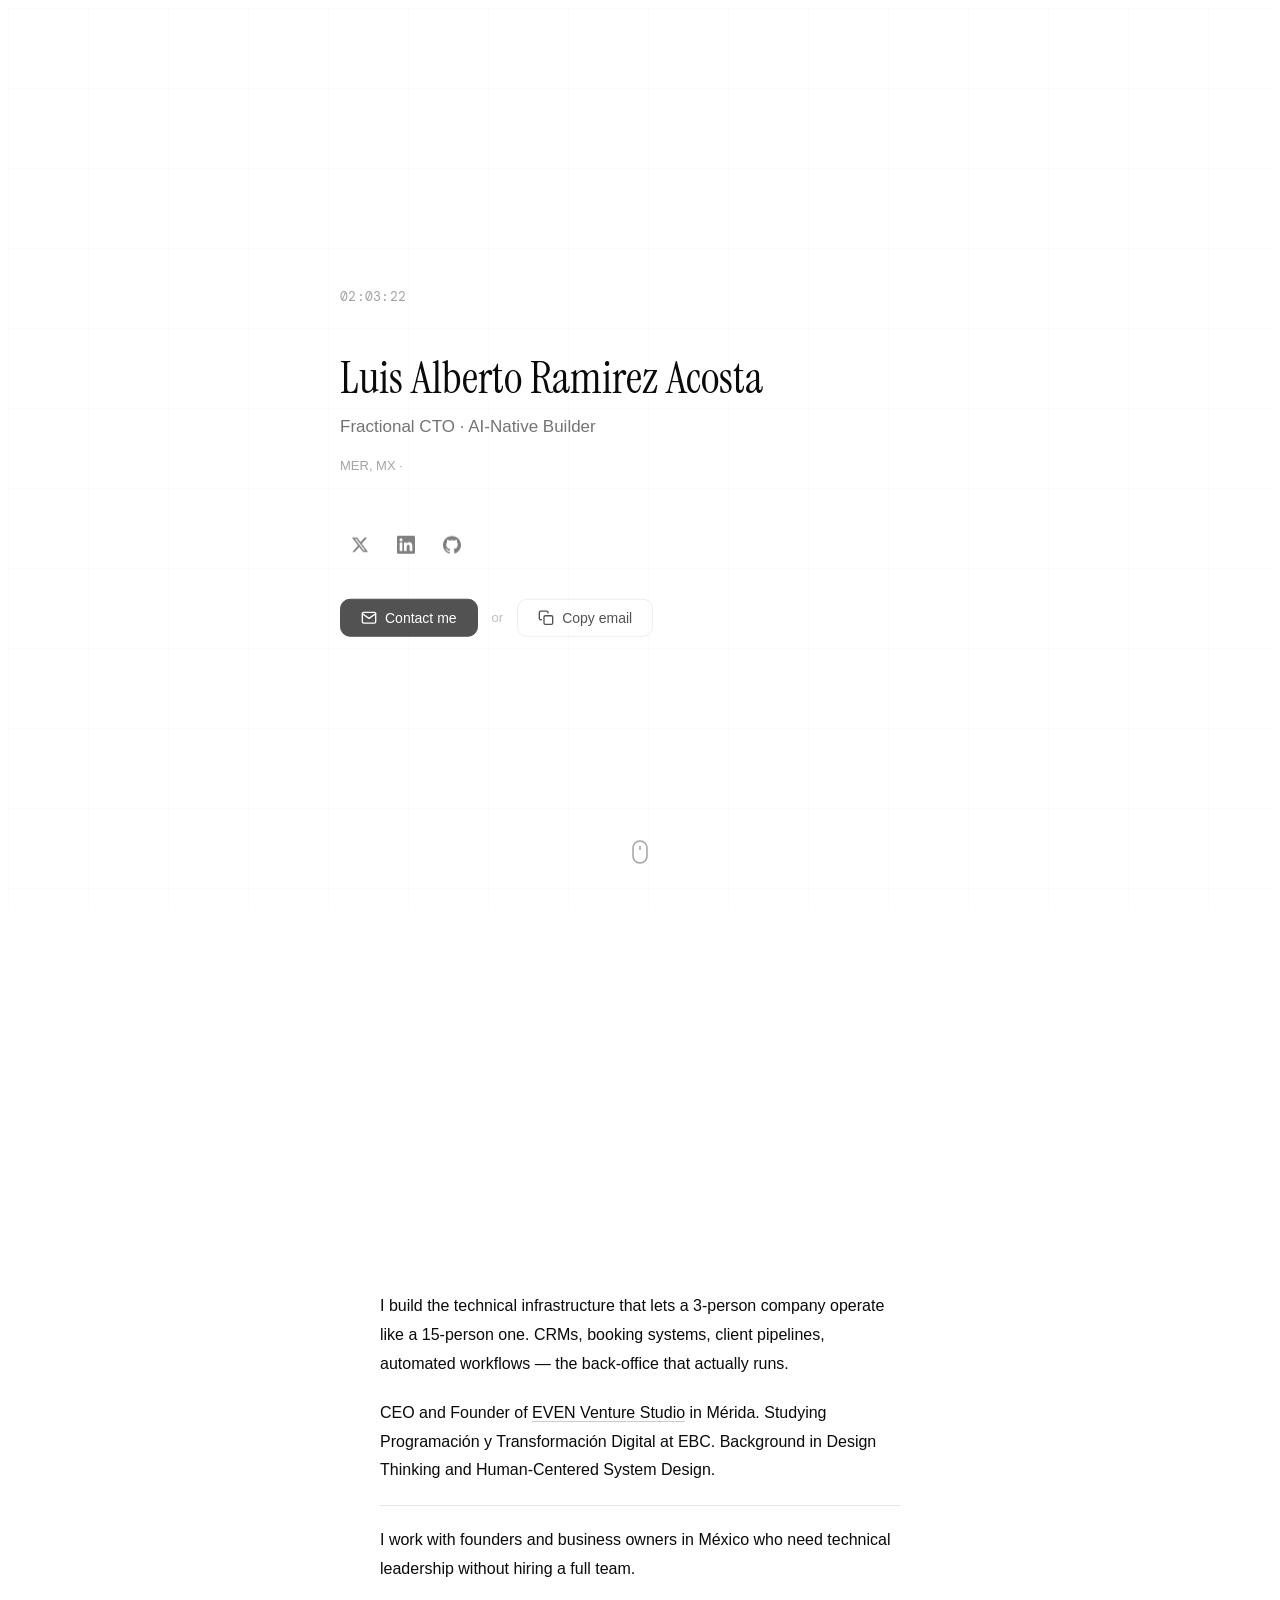
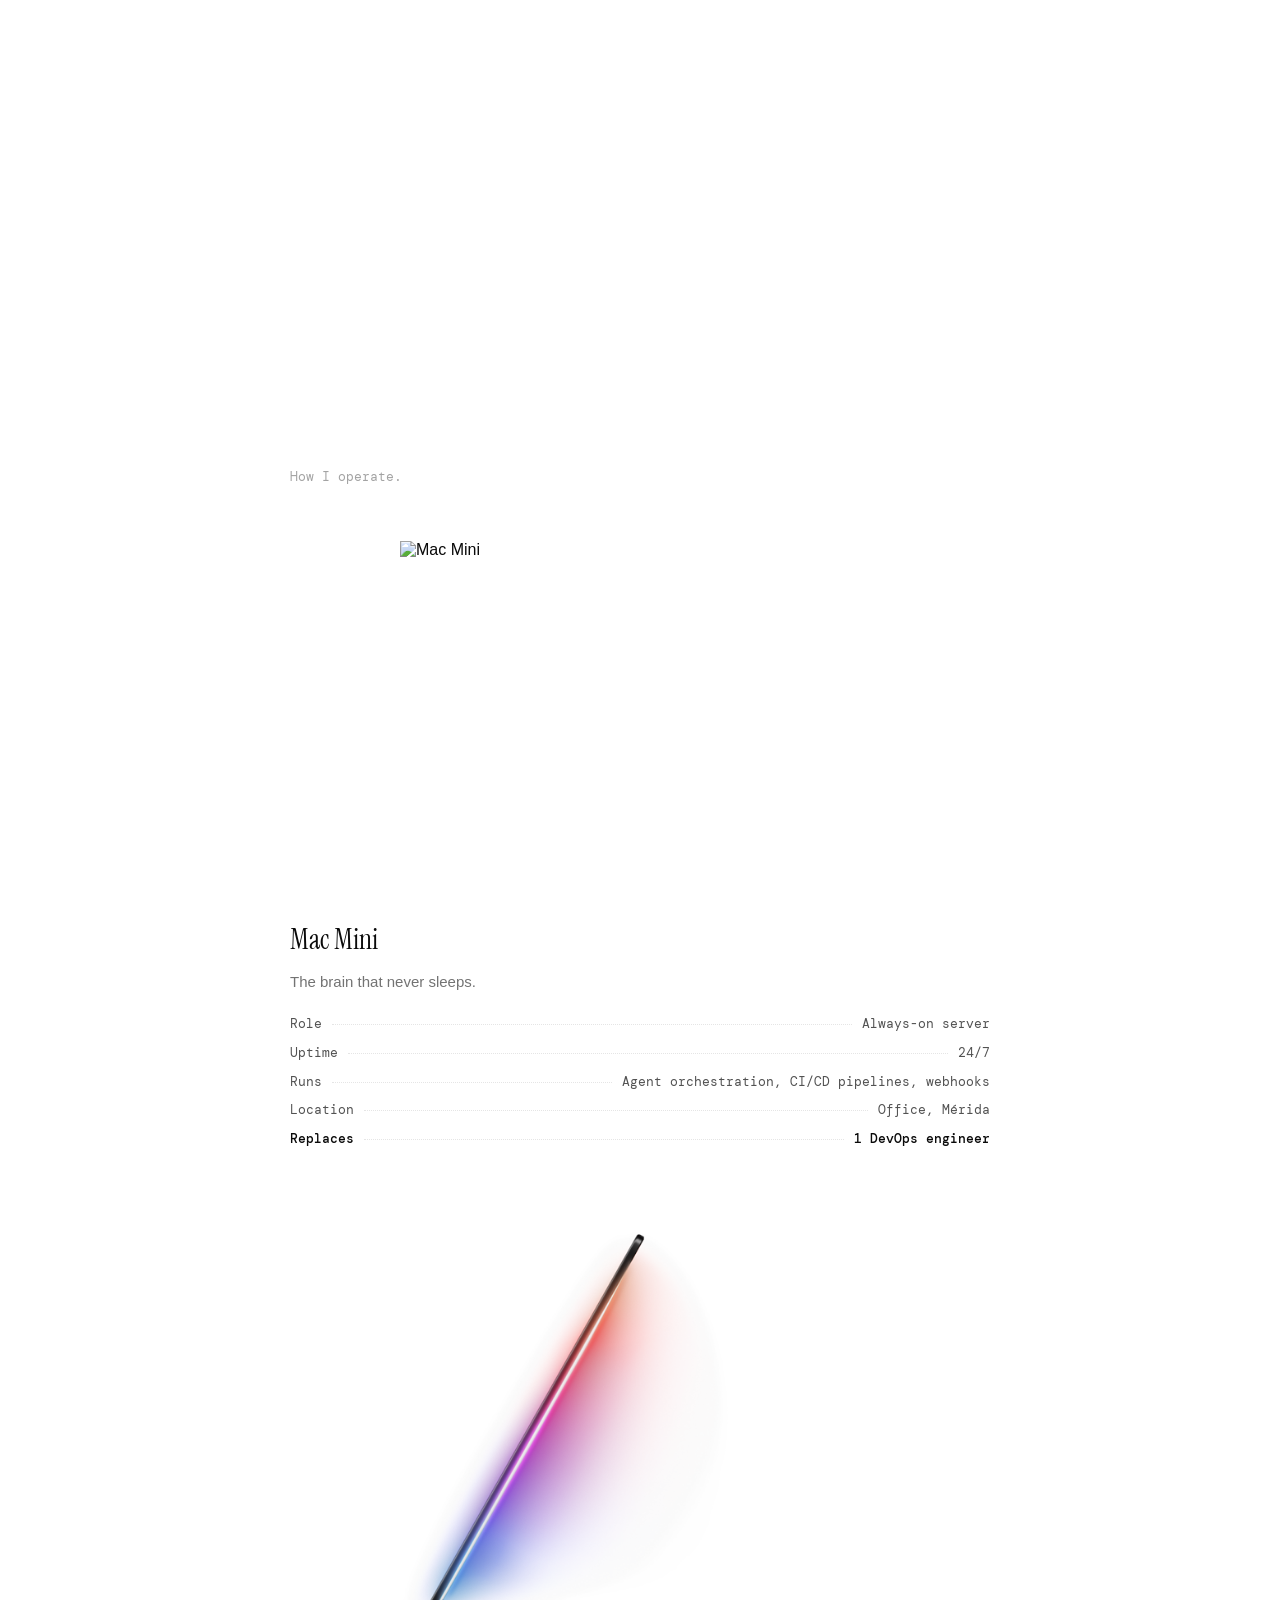
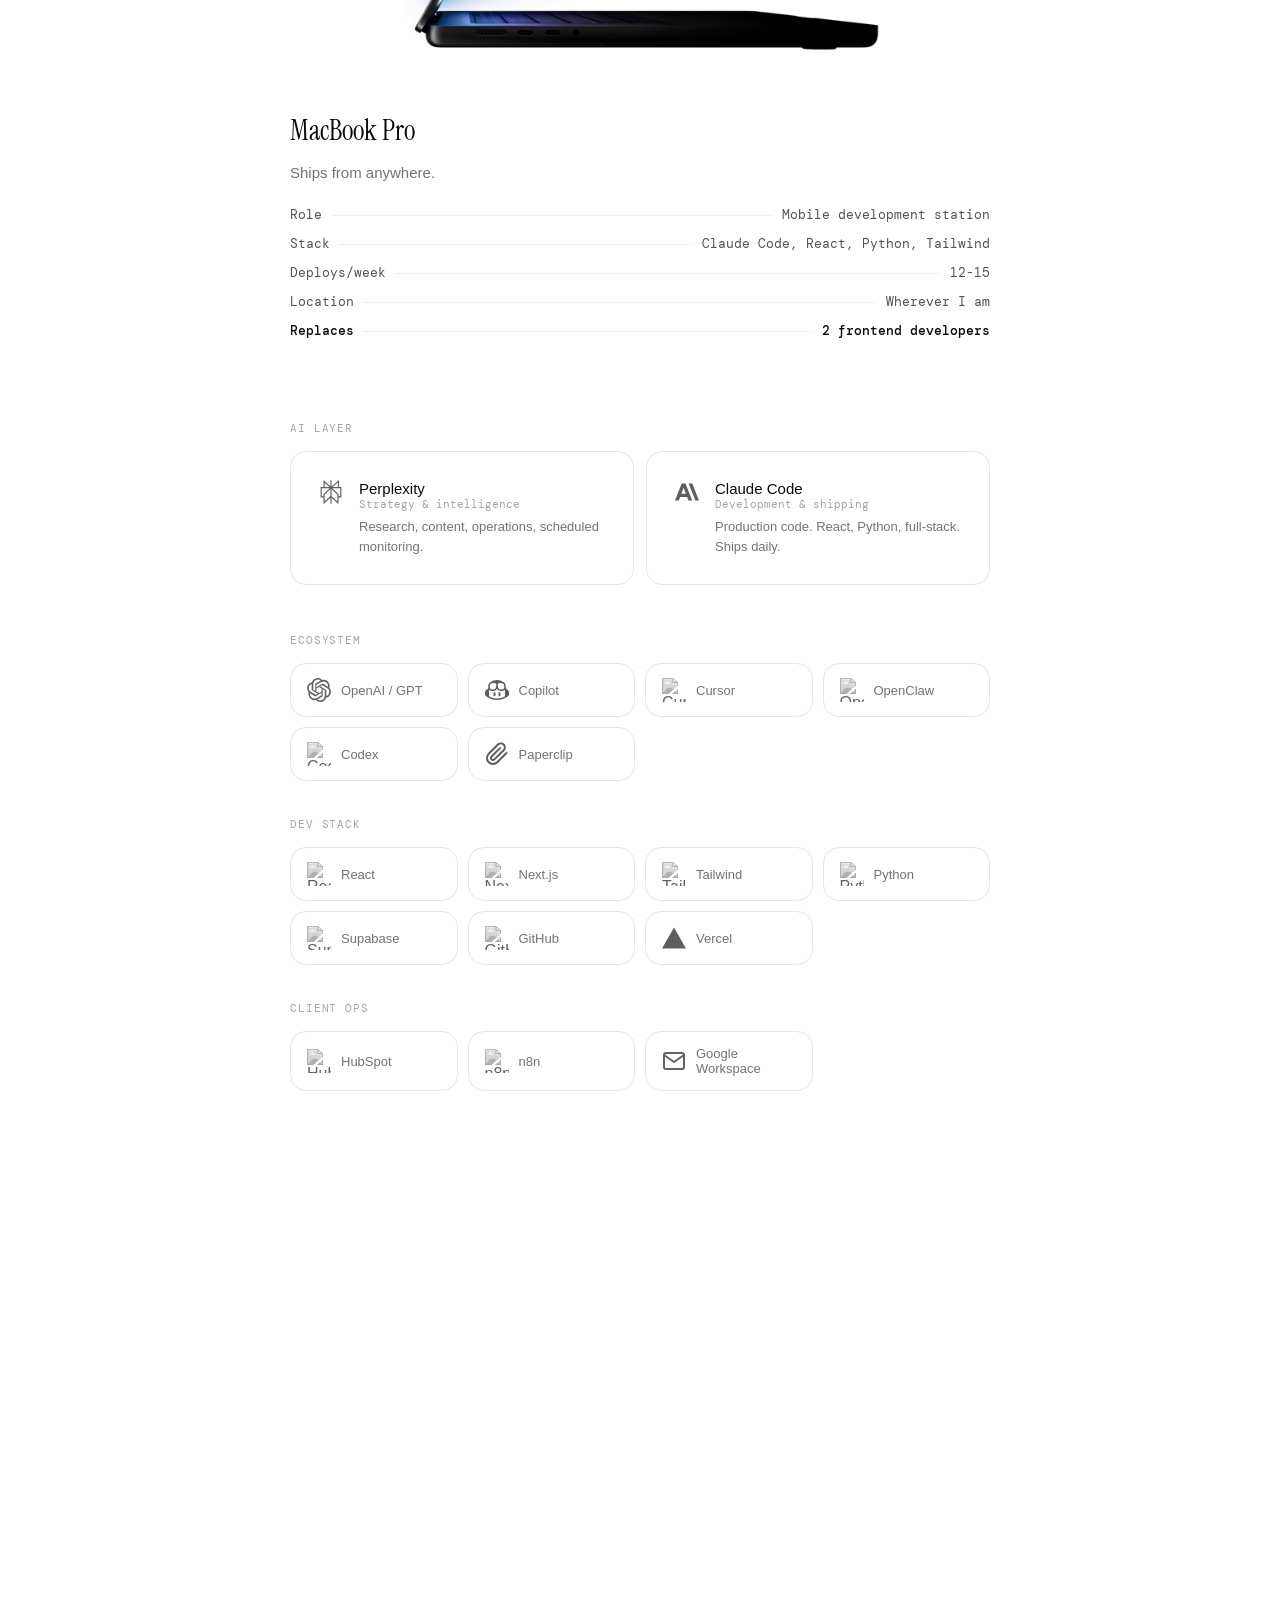
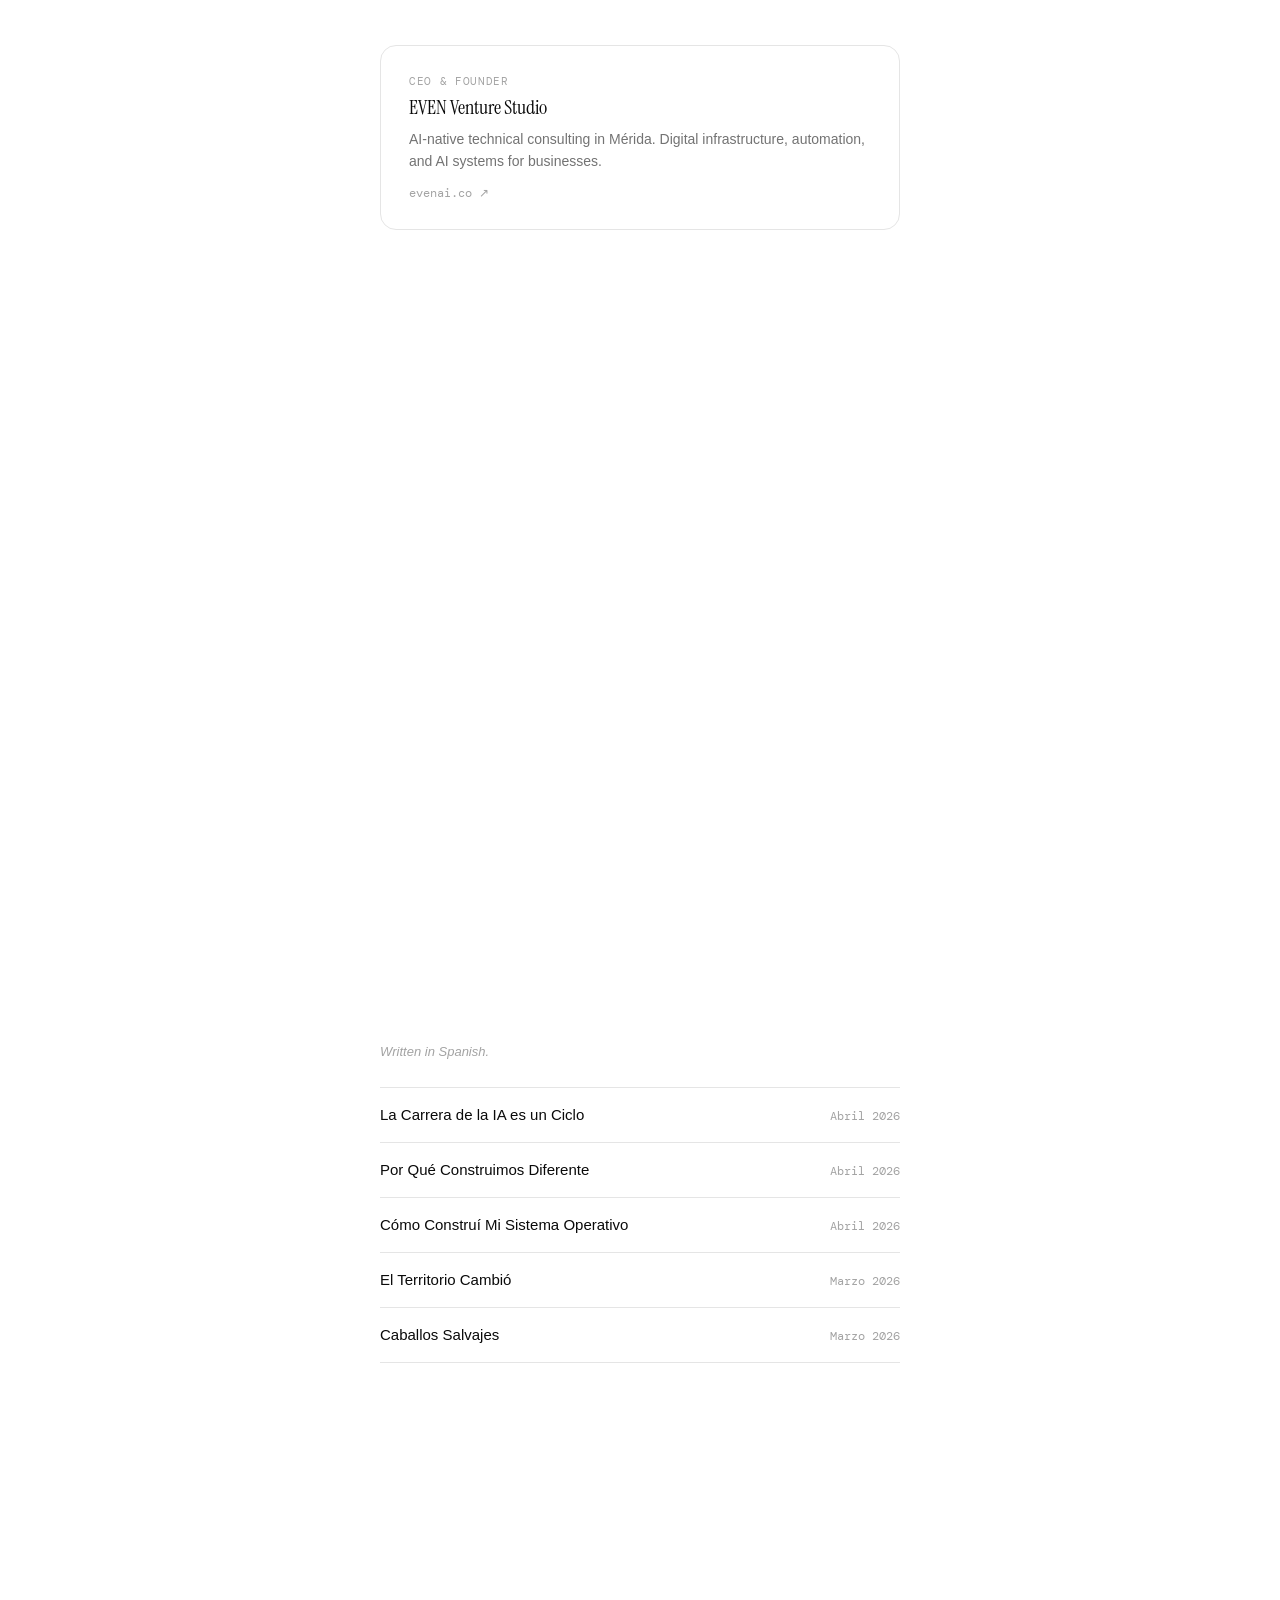
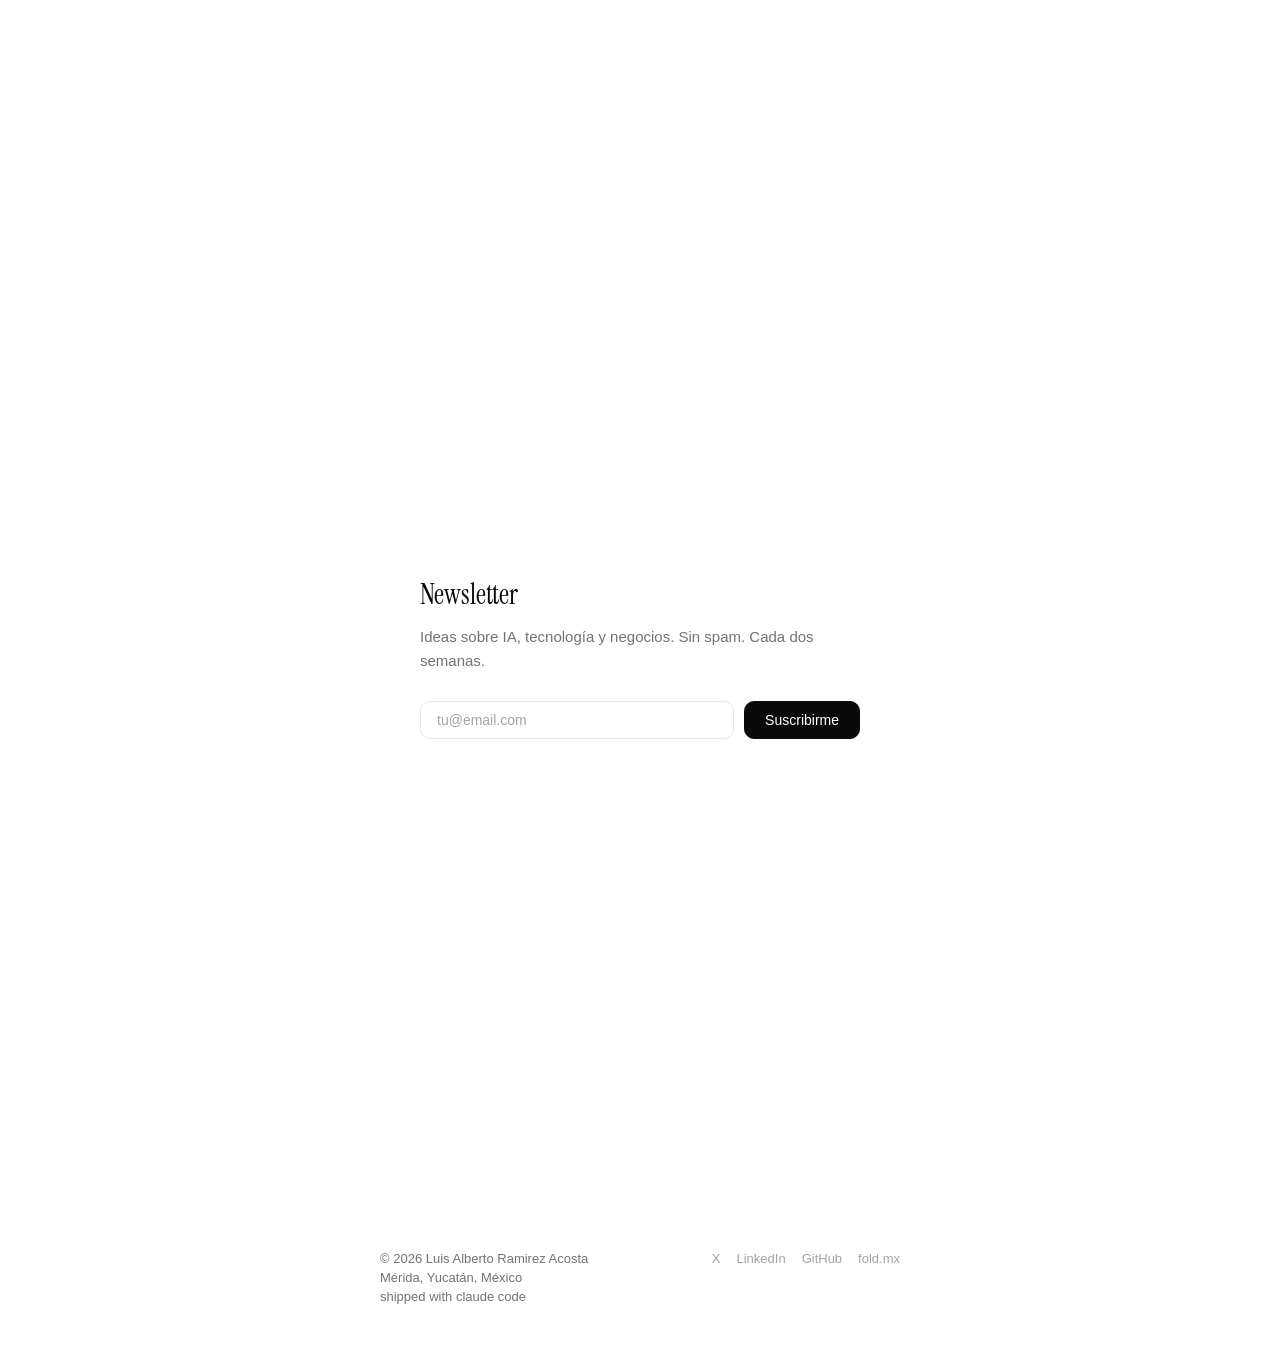
==== index.html @ 6b961547 "full-screen scroll redesign — 100vh sections, zero dividers, varied widths Each section fills the vi" ====
<!DOCTYPE html>
<html lang="es" data-theme="light">
<head>
  <meta charset="UTF-8">
  <meta name="viewport" content="width=device-width, initial-scale=1.0">
  <title>Luis Alberto Ramirez Acosta — Fractional CTO</title>
  <meta name="description" content="Fractional CTO y AI-native builder en Mérida, México. Fundador de EVEN Venture Studio.">
  <meta property="og:title" content="Luis Alberto Ramirez Acosta">
  <meta property="og:description" content="Fractional CTO. AI-native builder. Mérida, México.">
  <meta property="og:url" content="https://luisracosta.com">
  <meta property="og:type" content="website">

  <!-- Fonts -->
  <link rel="preconnect" href="https://fonts.googleapis.com">
  <link rel="preconnect" href="https://fonts.gstatic.com" crossorigin>
  <link href="https://fonts.googleapis.com/css2?family=DM+Mono:ital,wght@0,300;0,400;0,500;1,300;1,400&family=Instrument+Serif:ital@0;1&display=swap" rel="stylesheet">
  <link href="https://api.fontshare.com/v2/css?f[]=satoshi@300,400,500,700&display=swap" rel="stylesheet">

  <link rel="icon" href="./vitruvian.svg" type="image/svg+xml">
  <link rel="stylesheet" href="base.css">
  <link rel="stylesheet" href="style.css">

  <script type="application/ld+json">
  {
    "@context": "https://schema.org",
    "@type": "Person",
    "name": "Luis Alberto Ramirez Acosta",
    "url": "https://luisracosta.com",
    "jobTitle": "Fractional CTO",
    "worksFor": {"@type": "Organization", "name": "EVEN Venture Studio", "url": "https://evenai.co"},
    "address": {"@type": "PostalAddress", "addressLocality": "Mérida", "addressCountry": "MX"},
    "email": "contacto@luisracosta.com",
    "sameAs": ["https://x.com/luisracosta","https://linkedin.com/in/luisracosta","https://github.com/even-admin","https://fold.mx"]
  }
  </script>
</head>
<body>

  <!-- Preloader -->
  <div id="preloader" aria-hidden="true"><span class="preloader-mark">L</span></div>

  <!-- Sticky Nav (hidden initially) -->
  <nav id="site-nav" class="site-nav" aria-label="Main navigation">
    <div class="nav-inner">
      <span class="nav-name">Luis Ramirez</span>
      <div class="nav-links">
        <a href="#about" class="nav-link" data-section="about">About</a>
        <a href="#setup" class="nav-link" data-section="setup">Setup</a>
        <a href="#work" class="nav-link" data-section="work">Work</a>
        <a href="#writing" class="nav-link" data-section="writing">Writing</a>
        <a href="#newsletter" class="nav-link" data-section="newsletter">Newsletter</a>
      </div>
      <button id="theme-toggle" class="theme-toggle" aria-label="Toggle dark mode">
        <svg class="icon-sun" width="18" height="18" viewBox="0 0 24 24" fill="none" stroke="currentColor" stroke-width="2" stroke-linecap="round" stroke-linejoin="round"><circle cx="12" cy="12" r="5"/><path d="M12 1v2M12 21v2M4.22 4.22l1.42 1.42M18.36 18.36l1.42 1.42M1 12h2M21 12h2M4.22 19.78l1.42-1.42M18.36 5.64l1.42-1.42"/></svg>
        <svg class="icon-moon" width="18" height="18" viewBox="0 0 24 24" fill="none" stroke="currentColor" stroke-width="2" stroke-linecap="round" stroke-linejoin="round"><path d="M21 12.79A9 9 0 1 1 11.21 3 7 7 0 0 0 21 12.79z"/></svg>
      </button>
    </div>
  </nav>

  <!-- Scroll Progress -->
  <div class="scroll-progress" aria-hidden="true"><div class="scroll-progress-fill" id="scroll-fill"></div></div>

  <main>

    <!-- ===== HERO ===== -->
    <header id="hero" class="hero">
      <div class="hero-grid"></div>
      <div class="col-hero">
        <div id="clock" class="clock hero-anim" aria-live="polite"></div>
        <h1 class="name hero-anim">Luis Alberto Ramirez Acosta</h1>
        <p class="tagline hero-anim">Fractional CTO · AI-Native Builder</p>
        <p class="location hero-anim">MER, MX · <span id="coordinates" class="mono"></span></p>
        <div class="social-bar hero-anim">
          <a href="https://x.com/luisracosta" target="_blank" rel="noopener noreferrer" class="social-icon" aria-label="X">
            <svg width="18" height="18" viewBox="0 0 24 24" fill="currentColor"><path d="M18.244 2.25h3.308l-7.227 8.26 8.502 11.24H16.17l-5.214-6.817L4.99 21.75H1.68l7.73-8.835L1.254 2.25H8.08l4.713 6.231zm-1.161 17.52h1.833L7.084 4.126H5.117z"/></svg>
          </a>
          <a href="https://linkedin.com/in/luisracosta" target="_blank" rel="noopener noreferrer" class="social-icon" aria-label="LinkedIn">
            <svg width="18" height="18" viewBox="0 0 24 24" fill="currentColor"><path d="M20.447 20.452h-3.554v-5.569c0-1.328-.027-3.037-1.852-3.037-1.853 0-2.136 1.445-2.136 2.939v5.667H9.351V9h3.414v1.561h.046c.477-.9 1.637-1.85 3.37-1.85 3.601 0 4.267 2.37 4.267 5.455v6.286zM5.337 7.433a2.062 2.062 0 01-2.063-2.065 2.064 2.064 0 112.063 2.065zm1.782 13.019H3.555V9h3.564v11.452zM22.225 0H1.771C.792 0 0 .774 0 1.729v20.542C0 23.227.792 24 1.771 24h20.451C23.2 24 24 23.227 24 22.271V1.729C24 .774 23.2 0 22.222 0h.003z"/></svg>
          </a>
          <a href="https://github.com/even-admin" target="_blank" rel="noopener noreferrer" class="social-icon" aria-label="GitHub">
            <svg width="18" height="18" viewBox="0 0 24 24" fill="currentColor"><path d="M12 .297c-6.63 0-12 5.373-12 12 0 5.303 3.438 9.8 8.205 11.385.6.113.82-.258.82-.577 0-.285-.01-1.04-.015-2.04-3.338.724-4.042-1.61-4.042-1.61C4.422 18.07 3.633 17.7 3.633 17.7c-1.087-.744.084-.729.084-.729 1.205.084 1.838 1.236 1.838 1.236 1.07 1.835 2.809 1.305 3.495.998.108-.776.417-1.305.76-1.605-2.665-.3-5.466-1.332-5.466-5.93 0-1.31.465-2.38 1.235-3.22-.135-.303-.54-1.523.105-3.176 0 0 1.005-.322 3.3 1.23.96-.267 1.98-.399 3-.405 1.02.006 2.04.138 3 .405 2.28-1.552 3.285-1.23 3.285-1.23.645 1.653.24 2.873.12 3.176.765.84 1.23 1.91 1.23 3.22 0 4.61-2.805 5.625-5.475 5.92.42.36.81 1.096.81 2.22 0 1.606-.015 2.896-.015 3.286 0 .315.21.69.825.57C20.565 22.092 24 17.592 24 12.297c0-6.627-5.373-12-12-12"/></svg>
          </a>
        </div>
        <div class="action-row hero-anim">
          <a href="mailto:contacto@luisracosta.com" class="btn btn-primary">
            <svg width="16" height="16" viewBox="0 0 24 24" fill="none" stroke="currentColor" stroke-width="2" stroke-linecap="round" stroke-linejoin="round"><path d="M4 4h16c1.1 0 2 .9 2 2v12c0 1.1-.9 2-2 2H4c-1.1 0-2-.9-2-2V6c0-1.1.9-2 2-2z"/><polyline points="22,6 12,13 2,6"/></svg>
            Contact me
          </a>
          <span class="action-divider">or</span>
          <button id="copy-email" class="btn btn-secondary">
            <svg width="16" height="16" viewBox="0 0 24 24" fill="none" stroke="currentColor" stroke-width="2" stroke-linecap="round" stroke-linejoin="round"><rect x="9" y="9" width="13" height="13" rx="2" ry="2"/><path d="M5 15H4a2 2 0 01-2-2V4a2 2 0 012-2h9a2 2 0 012 2v1"/></svg>
            Copy email
          </button>
        </div>
      </div>
      <div class="scroll-indicator" aria-hidden="true">
        <svg width="16" height="24" viewBox="0 0 16 24" fill="none" stroke="currentColor" stroke-width="1.5"><rect x="1" y="1" width="14" height="22" rx="7"/><line x1="8" y1="6" x2="8" y2="10"/></svg>
      </div>
    </header>

    <!-- ===== ABOUT ===== -->
    <section id="about" class="section">
      <span class="section-label">About</span>
      <div class="col-md">
        <div class="about-text">
          <p data-animate>I build the technical infrastructure that lets a 3-person company operate like a 15-person one. CRMs, booking systems, client pipelines, automated workflows — the back-office that actually runs.</p>
          <p data-animate>CEO and Founder of <a href="https://evenai.co" target="_blank" rel="noopener noreferrer">EVEN Venture Studio</a> in Mérida. Studying Programación y Transformación Digital at EBC. Background in Design Thinking and Human-Centered System Design.</p>
          <p class="about-cta" data-animate>I work with founders and business owners in México who need technical leadership without hiring a full team.</p>
        </div>
      </div>
    </section>

    <!-- ===== SETUP ===== -->
    <section id="setup" class="section section-setup">
      <span class="section-label">Setup</span>
      <div class="col-wide">
        <p class="setup-intro" data-animate>How I operate.</p>

        <!-- Mac Mini -->
        <div class="hw-showcase" id="hw-mini">
          <div class="hw-image" data-animate>
            <img src="images/mac-mini.jpg" alt="Mac Mini" width="480" height="320" loading="lazy">
          </div>
          <div class="hw-info">
            <h3 class="hw-name" data-animate>Mac Mini</h3>
            <p class="hw-tagline" data-animate>The brain that never sleeps.</p>
            <div class="hw-specs" data-animate>
              <div class="spec-row"><span class="spec-key">Role</span><span class="spec-dots"></span><span class="spec-val">Always-on server</span></div>
              <div class="spec-row"><span class="spec-key">Uptime</span><span class="spec-dots"></span><span class="spec-val">24/7</span></div>
              <div class="spec-row"><span class="spec-key">Runs</span><span class="spec-dots"></span><span class="spec-val">Agent orchestration, CI/CD pipelines, webhooks</span></div>
              <div class="spec-row"><span class="spec-key">Location</span><span class="spec-dots"></span><span class="spec-val">Office, Mérida</span></div>
              <div class="spec-row spec-highlight"><span class="spec-key">Replaces</span><span class="spec-dots"></span><span class="spec-val">1 DevOps engineer</span></div>
            </div>
          </div>
        </div>

        <!-- MacBook Pro -->
        <div class="hw-showcase" id="hw-mbp">
          <div class="hw-image" data-animate>
            <img src="images/macbook-pro.png" alt="MacBook Pro" width="480" height="340" loading="lazy">
          </div>
          <div class="hw-info">
            <h3 class="hw-name" data-animate>MacBook Pro</h3>
            <p class="hw-tagline" data-animate>Ships from anywhere.</p>
            <div class="hw-specs" data-animate>
              <div class="spec-row"><span class="spec-key">Role</span><span class="spec-dots"></span><span class="spec-val">Mobile development station</span></div>
              <div class="spec-row"><span class="spec-key">Stack</span><span class="spec-dots"></span><span class="spec-val">Claude Code, React, Python, Tailwind</span></div>
              <div class="spec-row"><span class="spec-key">Deploys/week</span><span class="spec-dots"></span><span class="spec-val">12-15</span></div>
              <div class="spec-row"><span class="spec-key">Location</span><span class="spec-dots"></span><span class="spec-val">Wherever I am</span></div>
              <div class="spec-row spec-highlight"><span class="spec-key">Replaces</span><span class="spec-dots"></span><span class="spec-val">2 frontend developers</span></div>
            </div>
          </div>
        </div>

        <!-- AI Layer — Primary -->
        <div class="subsection-label" data-animate>AI Layer</div>
        <div class="ai-primary-grid">
          <div class="ai-card card ai-card-primary" data-animate>
            <img src="images/perplexity-logo.svg" alt="Perplexity" class="logo-icon logo-32" loading="lazy">
            <div class="ai-body">
              <div class="ai-name">Perplexity</div>
              <div class="ai-role">Strategy &amp; intelligence</div>
              <div class="ai-desc">Research, content, operations, scheduled monitoring.</div>
            </div>
          </div>
          <div class="ai-card card ai-card-primary" data-animate>
            <img src="images/claude-logo.svg" alt="Claude Code" class="logo-icon logo-32" loading="lazy">
            <div class="ai-body">
              <div class="ai-name">Claude Code</div>
              <div class="ai-role">Development &amp; shipping</div>
              <div class="ai-desc">Production code. React, Python, full-stack. Ships daily.</div>
            </div>
          </div>
        </div>

        <!-- AI Layer — Ecosystem -->
        <div class="subsection-label" data-animate>Ecosystem</div>
        <div class="logo-grid logo-grid-4">
          <div class="logo-card card" data-animate>
            <img src="images/openai-logo.svg" alt="OpenAI" class="logo-icon logo-32" loading="lazy">
            <span class="logo-name">OpenAI / GPT</span>
          </div>
          <div class="logo-card card" data-animate>
            <img src="images/copilot-logo.svg" alt="GitHub Copilot" class="logo-icon logo-32" loading="lazy">
            <span class="logo-name">Copilot</span>
          </div>
          <div class="logo-card card" data-animate>
            <img src="images/cursor-logo.svg" alt="Cursor" class="logo-icon logo-32" loading="lazy">
            <span class="logo-name">Cursor</span>
          </div>
          <div class="logo-card card" data-animate>
            <img src="images/openclaw-logo.svg" alt="OpenClaw" class="logo-icon logo-32" loading="lazy">
            <span class="logo-name">OpenClaw</span>
          </div>
          <div class="logo-card card" data-animate>
            <img src="images/codex-logo.svg" alt="Codex" class="logo-icon logo-32" loading="lazy">
            <span class="logo-name">Codex</span>
          </div>
          <div class="logo-card card" data-animate>
            <img src="images/paperclip-logo.svg" alt="Paperclip" class="logo-icon logo-32" loading="lazy">
            <span class="logo-name">Paperclip</span>
          </div>
        </div>

        <!-- Dev Stack -->
        <div class="subsection-label" data-animate>Dev Stack</div>
        <div class="logo-grid logo-grid-4">
          <div class="logo-card card" data-animate>
            <img src="images/react-logo.svg" alt="React" class="logo-icon logo-32" loading="lazy">
            <span class="logo-name">React</span>
          </div>
          <div class="logo-card card" data-animate>
            <img src="images/nextjs-logo.svg" alt="Next.js" class="logo-icon logo-32" loading="lazy">
            <span class="logo-name">Next.js</span>
          </div>
          <div class="logo-card card" data-animate>
            <img src="images/tailwind-logo.svg" alt="Tailwind" class="logo-icon logo-32" loading="lazy">
            <span class="logo-name">Tailwind</span>
          </div>
          <div class="logo-card card" data-animate>
            <img src="images/python-logo.svg" alt="Python" class="logo-icon logo-32" loading="lazy">
            <span class="logo-name">Python</span>
          </div>
          <div class="logo-card card" data-animate>
            <img src="images/supabase-logo.svg" alt="Supabase" class="logo-icon logo-32" loading="lazy">
            <span class="logo-name">Supabase</span>
          </div>
          <div class="logo-card card" data-animate>
            <img src="images/github-logo.svg" alt="GitHub" class="logo-icon logo-32" loading="lazy">
            <span class="logo-name">GitHub</span>
          </div>
          <div class="logo-card card" data-animate>
            <img src="images/vercel-logo.svg" alt="Vercel" class="logo-icon logo-32" loading="lazy">
            <span class="logo-name">Vercel</span>
          </div>
        </div>

        <!-- Client Ops -->
        <div class="subsection-label" data-animate>Client Ops</div>
        <div class="logo-grid logo-grid-4">
          <div class="logo-card card" data-animate>
            <img src="images/hubspot-logo.svg" alt="HubSpot" class="logo-icon logo-32" loading="lazy">
            <span class="logo-name">HubSpot</span>
          </div>
          <div class="logo-card card" data-animate>
            <img src="images/n8n-logo.svg" alt="n8n" class="logo-icon logo-32" loading="lazy">
            <span class="logo-name">n8n</span>
          </div>
          <div class="logo-card card" data-animate>
            <svg class="logo-icon logo-32" viewBox="0 0 24 24" fill="none" stroke="currentColor" stroke-width="2" stroke-linecap="round" stroke-linejoin="round"><path d="M4 4h16c1.1 0 2 .9 2 2v12c0 1.1-.9 2-2 2H4c-1.1 0-2-.9-2-2V6c0-1.1.9-2 2-2z"/><polyline points="22,6 12,13 2,6"/></svg>
            <span class="logo-name">Google Workspace</span>
          </div>
        </div>
      </div>
    </section>

    <!-- ===== WORK ===== -->
    <section id="work" class="section">
      <span class="section-label">Work</span>
      <div class="col-md">
        <div class="work-cards">
          <a href="https://evenai.co" target="_blank" rel="noopener noreferrer" class="work-card card" data-animate>
            <div class="work-role">CEO &amp; Founder</div>
            <div class="work-title">EVEN Venture Studio</div>
            <div class="work-desc">AI-native technical consulting in Mérida. Digital infrastructure, automation, and AI systems for businesses.</div>
            <div class="work-indicator">evenai.co &#8599;</div>
          </a>
        </div>
      </div>
    </section>

    <!-- ===== WRITING ===== -->
    <section id="writing" class="section">
      <span class="section-label">Writing</span>
      <div class="col-md">
        <p class="writing-note" data-animate>Written in Spanish.</p>
        <ol class="article-list" reversed>
          <li class="article-item" data-animate>
            <a href="/la-carrera-de-la-ia-es-un-ciclo.html" class="article-link">
              <span class="article-title">La Carrera de la IA es un Ciclo</span>
              <span class="article-date">Abril 2026</span>
            </a>
          </li>
          <li class="article-item" data-animate>
            <a href="/por-que-construimos-diferente.html" class="article-link">
              <span class="article-title">Por Qué Construimos Diferente</span>
              <span class="article-date">Abril 2026</span>
            </a>
          </li>
          <li class="article-item" data-animate>
            <a href="/como-construi-mi-sistema-operativo.html" class="article-link">
              <span class="article-title">Cómo Construí Mi Sistema Operativo</span>
              <span class="article-date">Abril 2026</span>
            </a>
          </li>
          <li class="article-item" data-animate>
            <a href="/el-territorio-cambio.html" class="article-link">
              <span class="article-title">El Territorio Cambió</span>
              <span class="article-date">Marzo 2026</span>
            </a>
          </li>
          <li class="article-item" data-animate>
            <a href="/caballos-salvajes.html" class="article-link">
              <span class="article-title">Caballos Salvajes</span>
              <span class="article-date">Marzo 2026</span>
            </a>
          </li>
        </ol>
      </div>
    </section>

    <!-- ===== NEWSLETTER ===== -->
    <section id="newsletter" class="section">
      <span class="section-label">Newsletter</span>
      <div class="col-sm">
        <h2 class="newsletter-heading" data-animate>Newsletter</h2>
        <p class="newsletter-sub" data-animate>Ideas sobre IA, tecnología y negocios. Sin spam. Cada dos semanas.</p>
        <form id="newsletter-form" class="newsletter-form" novalidate data-animate>
          <div class="form-row" id="form-row">
            <input type="email" id="email-input" class="email-input" placeholder="tu@email.com" required autocomplete="email">
            <button type="submit" class="btn btn-primary">Suscribirme</button>
          </div>
          <div id="newsletter-success" class="newsletter-success" hidden>Gracias. Te escribo pronto.</div>
        </form>
      </div>
    </section>

  </main>

  <!-- Footer -->
  <footer class="footer">
    <div class="col-md">
      <div class="footer-inner">
        <div class="footer-left">
          <p>&copy; 2026 Luis Alberto Ramirez Acosta</p>
          <p>Mérida, Yucatán, México</p>
          <p class="footer-cheeky">shipped with claude code</p>
        </div>
        <div class="footer-links">
          <a href="https://x.com/luisracosta" target="_blank" rel="noopener noreferrer">X</a>
          <a href="https://linkedin.com/in/luisracosta" target="_blank" rel="noopener noreferrer">LinkedIn</a>
          <a href="https://github.com/even-admin" target="_blank" rel="noopener noreferrer">GitHub</a>
          <a href="https://fold.mx" target="_blank" rel="noopener noreferrer">fold.mx</a>
        </div>
      </div>
    </div>
  </footer>

  <!-- Libraries: Lenis + GSAP + ScrollTrigger -->
  <script src="https://cdn.jsdelivr.net/npm/lenis@1.1/dist/lenis.min.js"></script>
  <script src="https://cdn.jsdelivr.net/npm/gsap@3.12/dist/gsap.min.js"></script>
  <script src="https://cdn.jsdelivr.net/npm/gsap@3.12/dist/ScrollTrigger.min.js"></script>
  <script src="app.js" defer></script>
</body>
</html>
---- style.css ----
/* ============================================
   luisracosta.com — Full-Screen Scroll Redesign
   GSAP + Lenis. Pure #FFFFFF / #0A0A0A.
   Full-viewport sections. Zero dividers. Zero shadows.
   ============================================ */

:root {
  --bg:           #FFFFFF;
  --color-bg:     #FFFFFF;
  --surface:      #F5F5F5;
  --card:         #FFFFFF;
  --border:       #E5E5E5;
  --border-hover: #CCCCCC;
  --text:         #0A0A0A;
  --text-2:       #525252;
  --text-muted:   #737373;
  --text-faint:   #A3A3A3;

  --font-display: 'Instrument Serif', Georgia, serif;
  --font-body:    'Satoshi', 'Inter', -apple-system, sans-serif;
  --font-mono:    'DM Mono', 'SF Mono', monospace;

  --ease: cubic-bezier(0.16, 1, 0.3, 1);
}

[data-theme="dark"] {
  --bg:           #0A0A0A;
  --color-bg:     #0A0A0A;
  --surface:      #111111;
  --card:         #161616;
  --border:       #262626;
  --border-hover: #383838;
  --text:         #E8E6E3;
  --text-2:       #A0A0A0;
  --text-muted:   #737373;
  --text-faint:   #525252;
}

@media (prefers-reduced-motion: reduce) {
  *, *::before, *::after {
    animation-duration: 0.01ms !important;
    transition-duration: 0.01ms !important;
  }
}

body {
  background: var(--bg);
  color: var(--text);
  font-family: var(--font-body);
  overflow-x: hidden;
  transition: background 200ms ease, color 200ms ease;
}

a { color: inherit; text-decoration: none; }

/* ============================================
   LAYOUT — Varied content widths
   ============================================ */

.col       { max-width: 560px; margin: 0 auto; padding: 0 24px; width: 100%; }
.col-sm    { max-width: 440px; margin: 0 auto; padding: 0 24px; width: 100%; }
.col-md    { max-width: 520px; margin: 0 auto; padding: 0 24px; width: 100%; }
.col-wide  { max-width: 700px; margin: 0 auto; padding: 0 32px; width: 100%; }
.col-hero  { max-width: 600px; margin: 0 auto; padding: 0 24px; width: 100%; }

/* ============================================
   PRELOADER
   ============================================ */

#preloader {
  position: fixed; inset: 0; background: var(--bg);
  display: flex; align-items: center; justify-content: center;
  z-index: 999; transition: opacity 400ms ease;
}
#preloader.fade-out { opacity: 0; pointer-events: none; }
.preloader-mark { font-family: var(--font-display); font-size: 48px; color: var(--text); }

/* ============================================
   STICKY NAV
   ============================================ */

.site-nav {
  position: fixed; top: 0; left: 0; right: 0; z-index: 100;
  background: rgba(255,255,255,0.85);
  backdrop-filter: blur(16px); -webkit-backdrop-filter: blur(16px);
  border-bottom: 1px solid var(--border);
  transform: translateY(-100%);
  transition: transform 300ms var(--ease);
}
.site-nav.visible { transform: translateY(0); }
[data-theme="dark"] .site-nav { background: rgba(10,10,10,0.85); }

.nav-inner {
  max-width: 700px; margin: 0 auto; padding: 0 32px;
  height: 52px; display: flex; align-items: center; justify-content: space-between; gap: 16px;
}
.nav-name { font-family: var(--font-display); font-size: 15px; color: var(--text); white-space: nowrap; flex-shrink: 0; }
.nav-links { display: flex; align-items: center; gap: 20px; overflow-x: auto; }
.nav-link {
  font-family: var(--font-body); font-size: 13px; font-weight: 500;
  color: var(--text-muted); white-space: nowrap;
  transition: color 180ms ease; padding: 2px 0; border-bottom: 1.5px solid transparent;
}
.nav-link:hover { color: var(--text); }
.nav-link.active { color: var(--text); border-bottom-color: var(--text); }

.theme-toggle {
  width: 36px; height: 36px; border-radius: 8px; border: 1px solid var(--border);
  background: transparent; color: var(--text-muted);
  display: flex; align-items: center; justify-content: center;
  cursor: pointer; flex-shrink: 0; transition: all 180ms var(--ease);
}
.theme-toggle:hover { background: var(--surface); color: var(--text); }
.icon-sun { display: none; }
.icon-moon { display: block; }
[data-theme="dark"] .icon-sun { display: block; }
[data-theme="dark"] .icon-moon { display: none; }

/* ============================================
   FULL-VIEWPORT SECTIONS
   ============================================ */

.section {
  min-height: 100vh;
  display: flex;
  align-items: center;
  justify-content: center;
  position: relative;
  padding: 80px 0;
  /* NO border-top — zero dividers */
}

/* Section labels: top-left of each section */
.section-label {
  position: absolute;
  top: 40px; left: 32px;
  font-family: var(--font-mono); font-size: 11px; font-weight: 400;
  letter-spacing: 0.08em; text-transform: uppercase;
  color: var(--text-faint);
  opacity: 0; transform: translateX(-10px);
  transition: opacity 500ms ease, transform 500ms ease;
}
.section.visible .section-label {
  opacity: 1; transform: translateX(0);
}

/* ============================================
   SCROLL PROGRESS INDICATOR
   ============================================ */

.scroll-progress {
  position: fixed; top: 0; right: 0;
  width: 3px; height: 100vh;
  z-index: 90; pointer-events: none;
}
.scroll-progress-fill {
  width: 100%; height: 0%;
  background: var(--text);
  opacity: 0.15;
  transition: height 100ms linear;
}

/* ============================================
   HERO — 100vh, generous spacing
   ============================================ */

.hero {
  min-height: 100vh;
  display: flex; flex-direction: column;
  align-items: center; justify-content: center;
  position: relative; text-align: left;
  padding: 0 24px;
}
.hero > .col-hero { width: 100%; }

.hero-grid {
  position: absolute; inset: 0;
  background-image:
    linear-gradient(var(--border) 1px, transparent 1px),
    linear-gradient(90deg, var(--border) 1px, transparent 1px);
  background-size: 80px 80px;
  opacity: 0.15; pointer-events: none;
}
[data-theme="dark"] .hero-grid { opacity: 0.06; }

.clock {
  font-family: var(--font-mono); font-size: 13px; color: var(--text-faint);
  margin-bottom: 48px; letter-spacing: 0.02em;
}
.name {
  font-family: var(--font-display);
  font-size: clamp(1.6rem, 1rem + 2.5vw, 2.8rem);
  font-weight: 400; color: var(--text);
  margin: 0 0 12px; line-height: 1.15;
}
.tagline {
  font-family: var(--font-body); font-size: 17px; font-weight: 400;
  color: var(--text-muted); margin: 0 0 20px;
}
.location {
  font-family: var(--font-body); font-size: 13px; color: var(--text-faint);
  margin-bottom: 48px;
}
.mono { font-family: var(--font-mono); }

.social-bar { display: flex; gap: 6px; margin-bottom: 28px; }
.social-icon {
  width: 40px; height: 40px; border-radius: 10px;
  display: flex; align-items: center; justify-content: center;
  color: var(--text-muted);
  transition: background 180ms var(--ease), color 180ms var(--ease), transform 180ms var(--ease);
}
.social-icon:hover { background: var(--surface); color: var(--text); transform: scale(1.05); }
[data-theme="dark"] .social-icon:hover { background: #1A1A18; }

.action-row { display: flex; align-items: center; gap: 14px; }
.btn {
  font-family: var(--font-body); font-size: 14px; font-weight: 500;
  padding: 10px 20px; border-radius: 10px;
  border: 1px solid var(--border); cursor: pointer;
  display: inline-flex; align-items: center; gap: 8px;
  transition: all 180ms var(--ease);
}
.btn-primary { background: var(--text); color: var(--bg); border-color: var(--text); }
.btn-primary:hover { opacity: 0.85; }
.btn-secondary { background: transparent; color: var(--text); }
.btn-secondary:hover { background: var(--surface); border-color: var(--border-hover); }
.action-divider { font-size: 13px; color: var(--text-faint); }

.scroll-indicator {
  position: absolute; bottom: 40px; left: 50%; transform: translateX(-50%);
  color: var(--text-faint); animation: scrollPulse 2s ease-in-out infinite;
}
@keyframes scrollPulse {
  0%, 100% { opacity: 0.3; transform: translateX(-50%) translateY(0); }
  50% { opacity: 0.7; transform: translateX(-50%) translateY(6px); }
}

.toast {
  position: fixed; bottom: 32px; left: 50%;
  transform: translateX(-50%) translateY(8px);
  background: var(--text); color: var(--bg);
  font-family: var(--font-body); font-size: 13px; font-weight: 500;
  padding: 10px 20px; border-radius: 10px;
  opacity: 0; transition: opacity 200ms ease, transform 200ms ease;
  z-index: 200; pointer-events: none;
}
.toast.visible { opacity: 1; transform: translateX(-50%) translateY(0); }

/* ============================================
   ABOUT — intimate reading width
   ============================================ */

.about-text p {
  font-family: var(--font-body); font-size: 16px; line-height: 1.8;
  color: var(--text); margin: 0 0 20px;
}
.about-text p:last-child { margin-bottom: 0; }
.about-cta {
  font-weight: 500; color: var(--text);
  border-top: 1px solid var(--border);
  padding-top: 20px; margin-top: 28px;
}
.about-text a { border-bottom: 1px solid var(--border-hover); transition: border-color 180ms ease; }
.about-text a:hover { border-color: var(--text); }

/* ============================================
   SETUP — wide showcase
   ============================================ */

/* Setup section: content-driven height, not forced 100vh */
.section-setup { min-height: auto; align-items: flex-start; padding: 100px 0 80px; }

.setup-intro {
  font-family: var(--font-mono); font-size: 13px; color: var(--text-faint);
  margin: 0 0 56px;
}

/* Hardware showcase */
.hw-showcase { margin-bottom: 80px; display: grid; grid-template-columns: 1fr; gap: 32px; }
.hw-image { display: flex; justify-content: center; }
.hw-image img { width: 100%; max-width: 480px; height: auto; transition: transform 300ms var(--ease); }
.hw-image:hover img { transform: scale(1.02); }

.hw-name { font-family: var(--font-display); font-size: 28px; font-weight: 400; color: var(--text); margin-bottom: 8px; }
.hw-tagline { font-family: var(--font-body); font-size: 15px; color: var(--text-muted); margin-bottom: 24px; }

.hw-specs { display: flex; flex-direction: column; gap: 8px; }
.spec-row {
  display: flex; align-items: baseline;
  font-family: var(--font-mono); font-size: 13px; color: var(--text-2); line-height: 1.6;
}
.spec-key { white-space: nowrap; flex-shrink: 0; }
.spec-dots { flex: 1; border-bottom: 1px dotted var(--border); margin: 0 10px; min-width: 20px; position: relative; top: -3px; }
.spec-val { white-space: nowrap; flex-shrink: 0; text-align: right; }
.spec-highlight { color: var(--text); font-weight: 500; }

.subsection-label {
  font-family: var(--font-mono); font-size: 11px; font-weight: 400;
  letter-spacing: 0.08em; text-transform: uppercase;
  color: var(--text-faint); margin-bottom: 16px; margin-top: 8px;
}

/* Card base */
.card {
  background: var(--card); border: 1px solid var(--border);
  border-radius: 16px; box-shadow: none;
  transition: background 180ms var(--ease), border-color 180ms var(--ease), transform 180ms var(--ease);
}
.card:hover { border-color: var(--border-hover); transform: translateY(-3px); }
[data-theme="dark"] .card:hover { background: #1A1A18; }

/* AI Primary cards */
.ai-primary-grid { display: grid; grid-template-columns: 1fr; gap: 12px; margin-bottom: 48px; }
.ai-card { padding: 22px 24px; display: flex; align-items: flex-start; gap: 16px; }
.ai-card-primary { padding: 28px; }
.ai-body { flex: 1; min-width: 0; }
.ai-name { font-family: var(--font-body); font-size: 15px; font-weight: 500; color: var(--text); }
.ai-role { font-family: var(--font-mono); font-size: 11px; color: var(--text-faint); margin-bottom: 6px; }
.ai-desc { font-family: var(--font-body); font-size: 13px; line-height: 1.5; color: var(--text-muted); }

/* Logo icons */
.logo-icon {
  flex-shrink: 0;
  filter: grayscale(1) contrast(0.8); opacity: 0.7;
  transition: filter 180ms var(--ease), opacity 180ms var(--ease);
}
.card:hover .logo-icon, .logo-card:hover .logo-icon { filter: grayscale(0); opacity: 1; }
.logo-32 { width: 24px; height: 24px; }
[data-theme="dark"] .logo-icon { filter: grayscale(1) contrast(0.8) invert(1); }
[data-theme="dark"] .card:hover .logo-icon, [data-theme="dark"] .logo-card:hover .logo-icon { filter: grayscale(0) invert(1); opacity: 1; }

/* Logo grids */
.logo-grid { display: grid; gap: 10px; margin-bottom: 36px; }
.logo-grid-4 { grid-template-columns: repeat(4, 1fr); }
.logo-card {
  display: flex; flex-direction: row; align-items: center; justify-content: flex-start;
  gap: 10px; padding: 14px 16px;
}
.logo-name {
  font-family: var(--font-body); font-size: 13px; font-weight: 500;
  color: var(--text-muted); transition: color 180ms var(--ease);
}
.logo-card:hover .logo-name { color: var(--text); }

/* ============================================
   WORK
   ============================================ */

.work-cards { display: flex; flex-direction: column; gap: 12px; }
.work-card { display: block; padding: 28px; }
.work-role {
  font-family: var(--font-mono); font-size: 11px; color: var(--text-faint);
  text-transform: uppercase; letter-spacing: 0.06em; margin-bottom: 6px;
}
.work-title { font-family: var(--font-display); font-size: 20px; color: var(--text); margin-bottom: 8px; }
.work-desc { font-family: var(--font-body); font-size: 14px; line-height: 1.6; color: var(--text-muted); margin-bottom: 12px; }
.work-indicator { font-family: var(--font-mono); font-size: 12px; color: var(--text-faint); transition: color 180ms ease; }
.work-card:hover .work-indicator { color: var(--text-muted); }

/* ============================================
   WRITING
   ============================================ */

.writing-note { font-family: var(--font-body); font-size: 13px; color: var(--text-faint); font-style: italic; margin-bottom: 28px; }
.article-list { list-style: none; padding: 0; margin: 0; }
.article-item { border-bottom: 1px solid var(--border); }
.article-item:first-child { border-top: 1px solid var(--border); }
.article-link {
  display: flex; justify-content: space-between; align-items: baseline;
  padding: 18px 0; gap: 16px; transition: padding-left 180ms var(--ease);
}
.article-link:hover { padding-left: 8px; }
.article-link:hover .article-title { border-bottom-color: var(--text); }
.article-title {
  font-family: var(--font-body); font-size: 15px; font-weight: 400; color: var(--text);
  border-bottom: 1px solid transparent; transition: border-color 180ms ease;
}
.article-date { font-family: var(--font-mono); font-size: 12px; color: var(--text-faint); white-space: nowrap; flex-shrink: 0; }

/* ============================================
   NEWSLETTER — compact centered
   ============================================ */

.newsletter-heading {
  font-family: var(--font-display); font-size: 28px; font-weight: 400;
  color: var(--text); margin: 0 0 12px;
}
.newsletter-sub {
  font-family: var(--font-body); font-size: 15px; color: var(--text-muted);
  line-height: 1.6; margin: 0 0 28px;
}
.form-row { display: flex; gap: 10px; }
.email-input {
  flex: 1; font-family: var(--font-body); font-size: 14px;
  padding: 10px 16px; border: 1px solid var(--border);
  border-radius: 10px; background: var(--card); color: var(--text);
  outline: none; transition: border-color 180ms ease;
}
.email-input:focus { border-color: var(--text-muted); }
.email-input::placeholder { color: var(--text-faint); }
.newsletter-success { font-family: var(--font-body); font-size: 14px; color: var(--text-muted); margin-top: 12px; }

/* ============================================
   FOOTER — compact, no border, generous space
   ============================================ */

.footer { padding: 64px 0 40px; }
.footer-inner {
  display: flex; justify-content: space-between; align-items: flex-start; gap: 24px;
}
.footer-left p { font-family: var(--font-body); font-size: 13px; color: var(--text-muted); margin: 0 0 4px; }
.footer-cheeky { font-family: var(--font-mono); font-size: 12px; color: var(--text-faint); margin-top: 12px; }
.footer-links { display: flex; gap: 16px; }
.footer-links a { font-family: var(--font-body); font-size: 13px; color: var(--text-faint); transition: color 180ms ease; }
.footer-links a:hover { color: var(--text); }

/* ============================================
   GSAP ANIMATION INITIAL STATES
   ============================================ */

.hero-anim { opacity: 0; transform: translateY(30px); }

/* About: fade up */
#about [data-animate] { opacity: 0; transform: translateY(24px); }

/* Setup hardware: scale + fade */
.hw-image[data-animate] { opacity: 0; transform: scale(0.95) translateY(30px); }
.hw-name[data-animate], .hw-tagline[data-animate], .hw-specs[data-animate] { opacity: 0; transform: translateX(20px); }
.setup-intro[data-animate] { opacity: 0; transform: translateY(20px); }

/* Setup grids: pop in */
.logo-card[data-animate], .ai-card[data-animate] { opacity: 0; transform: translateY(20px) scale(0.97); }
.subsection-label[data-animate] { opacity: 0; transform: translateY(12px); }

/* Work: slide up with slight rotation */
.work-card[data-animate] { opacity: 0; transform: translateY(30px) rotate(0.5deg); }

/* Writing: slide from left */
#writing .article-item[data-animate] { opacity: 0; transform: translateX(-20px); }
#writing .writing-note[data-animate] { opacity: 0; transform: translateX(-10px); }

/* Newsletter: simple fade up */
#newsletter [data-animate] { opacity: 0; transform: translateY(20px); }

/* ============================================
   ARTICLE PAGE COMPAT
   ============================================ */

.site-wrapper { max-width: 960px; margin: 0 auto; padding: 0 24px; }
@media (min-width: 768px) { .site-wrapper { padding: 0 40px; } }
.site-header { position: sticky; top: 0; z-index: 50; background: var(--bg); backdrop-filter: blur(16px); border-bottom: 1px solid var(--border); }
.header-inner { display: flex; align-items: center; justify-content: space-between; height: 56px; max-width: 960px; margin: 0 auto; padding: 0 24px; }
@media (min-width: 768px) { .header-inner { padding: 0 40px; } }
.header-nav { display: flex; align-items: center; gap: 24px; }
.header-nav a { font-size: 14px; color: var(--text-muted); transition: color 180ms ease; }
.header-nav a:hover { color: var(--text); }
.article { padding: 120px 0 80px; }
.article-header { margin-bottom: 48px; }
.article-header .article-title { font-family: var(--font-display); font-size: clamp(2rem, 1.2rem + 2.5vw, 3.5rem); font-weight: 400; line-height: 1.1; letter-spacing: -0.02em; color: var(--text); margin-bottom: 16px; border-bottom: none; }
.article-meta { font-family: var(--font-body); font-size: 13px; color: var(--text-faint); }
.article-body { max-width: 60ch; }
.article-body p { font-size: 16px; line-height: 1.7; color: var(--text); margin-bottom: 24px; }
.article-body hr { border: none; border-top: 1px solid var(--border); margin: 48px 0; }
.article-body h2 { font-family: var(--font-display); font-size: clamp(1.5rem, 1.2rem + 1.25vw, 2.25rem); font-weight: 400; line-height: 1.2; color: var(--text); margin-bottom: 24px; }
.article-sign { font-family: var(--font-display); font-style: italic; font-size: 14px; color: var(--text-muted); margin-top: 48px; }
.table-wrapper { overflow-x: auto; margin: 32px 0; }
.article-body table { width: 100%; border-collapse: collapse; font-size: 14px; line-height: 1.5; }
.article-body thead th { text-align: left; font-weight: 500; color: var(--text); padding: 12px 16px; border-bottom: 2px solid var(--border); white-space: nowrap; }
.article-body tbody td { padding: 12px 16px; border-bottom: 1px solid var(--border); color: var(--text-muted); vertical-align: top; }
.article-body tbody tr:last-child td { border-bottom: none; }
.article-body tbody td:first-child { color: var(--text); font-weight: 500; white-space: nowrap; }
.back-link { font-size: 14px; color: var(--text-muted); transition: color 180ms ease; }
.back-link:hover { color: var(--text); }
.site-footer { border-top: 1px solid var(--border); padding: 32px 0; display: flex; align-items: center; justify-content: space-between; flex-wrap: wrap; gap: 16px; }
.footer-text { font-size: 13px; color: var(--text-faint); }

/* ============================================
   RESPONSIVE
   ============================================ */

@media (max-width: 768px) {
  .col, .col-sm, .col-md, .col-wide, .col-hero { padding: 0 20px; }
  .section { min-height: auto; padding: 64px 0; }
  .hero { min-height: 100vh; padding: 0 20px; }
  .section-label { position: static; margin-bottom: 16px; opacity: 1; transform: none; top: auto; left: auto; }
  .nav-links { gap: 14px; }
  .nav-inner { padding: 0 20px; }
  .logo-grid-4 { grid-template-columns: repeat(2, 1fr); }
  .form-row { flex-direction: column; }
  .footer-inner { flex-direction: column; gap: 20px; }
  .action-row { flex-wrap: wrap; }
  .hw-showcase { gap: 20px; margin-bottom: 56px; }
  .hw-image img { max-width: 320px; }
  .hw-name { font-size: 22px; }
  .ai-primary-grid { margin-bottom: 36px; }
}

@media (min-width: 769px) and (max-width: 1024px) {
  .section-label { left: 20px; }
  .logo-grid-4 { grid-template-columns: repeat(3, 1fr); }
}

@media (min-width: 1025px) {
  .ai-primary-grid { grid-template-columns: repeat(2, 1fr); }
}
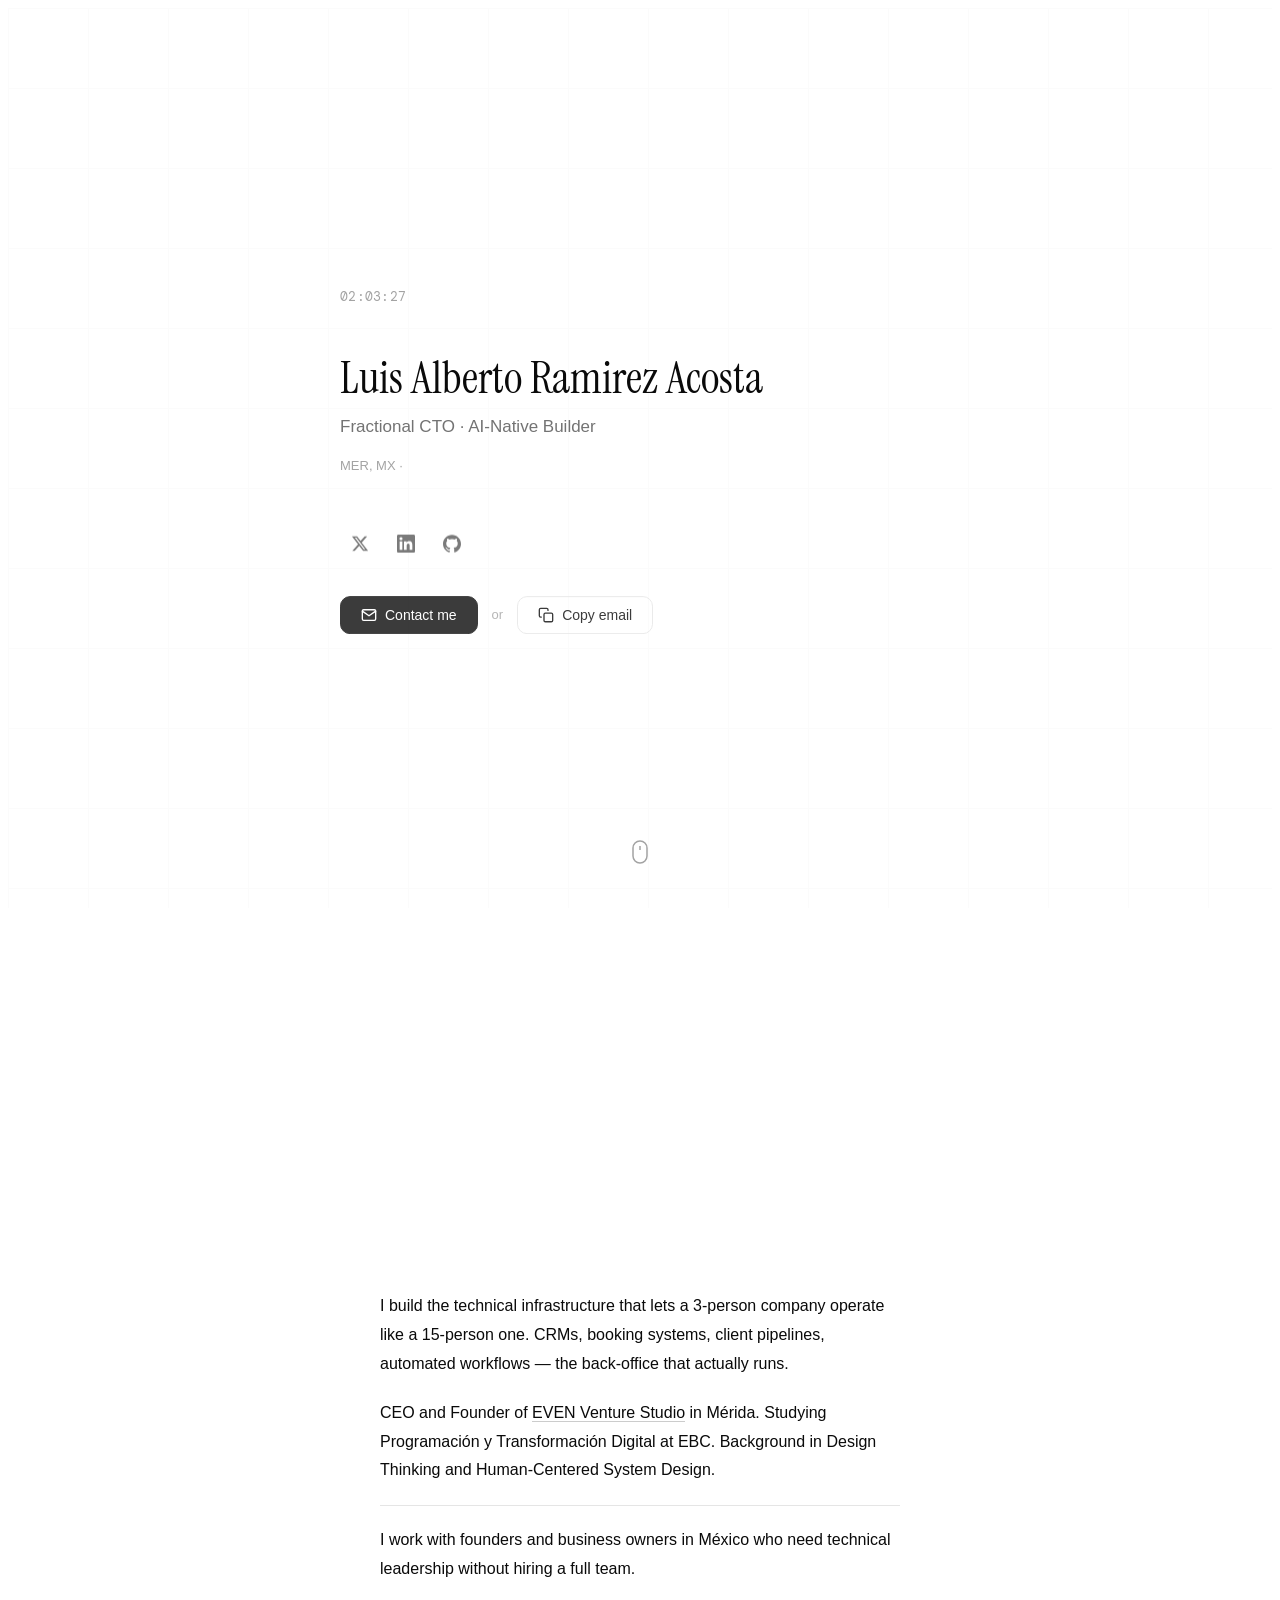
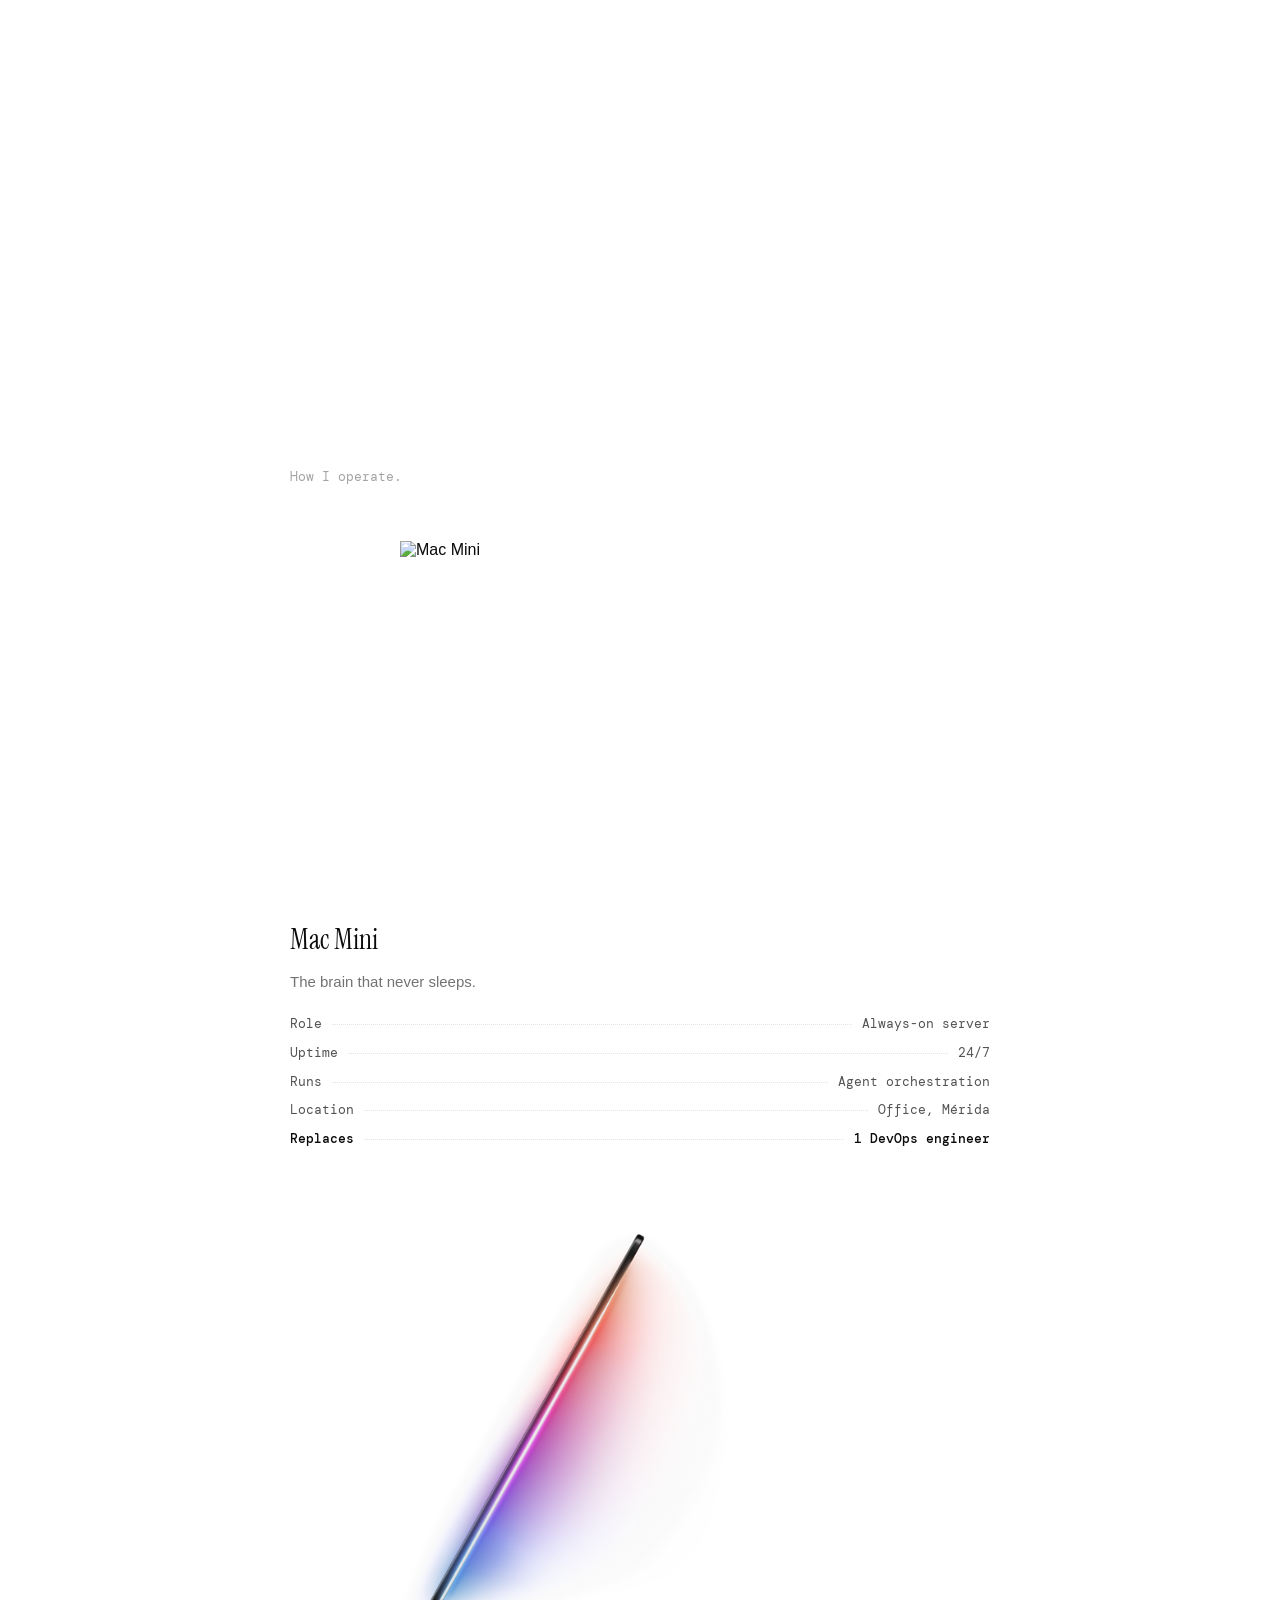
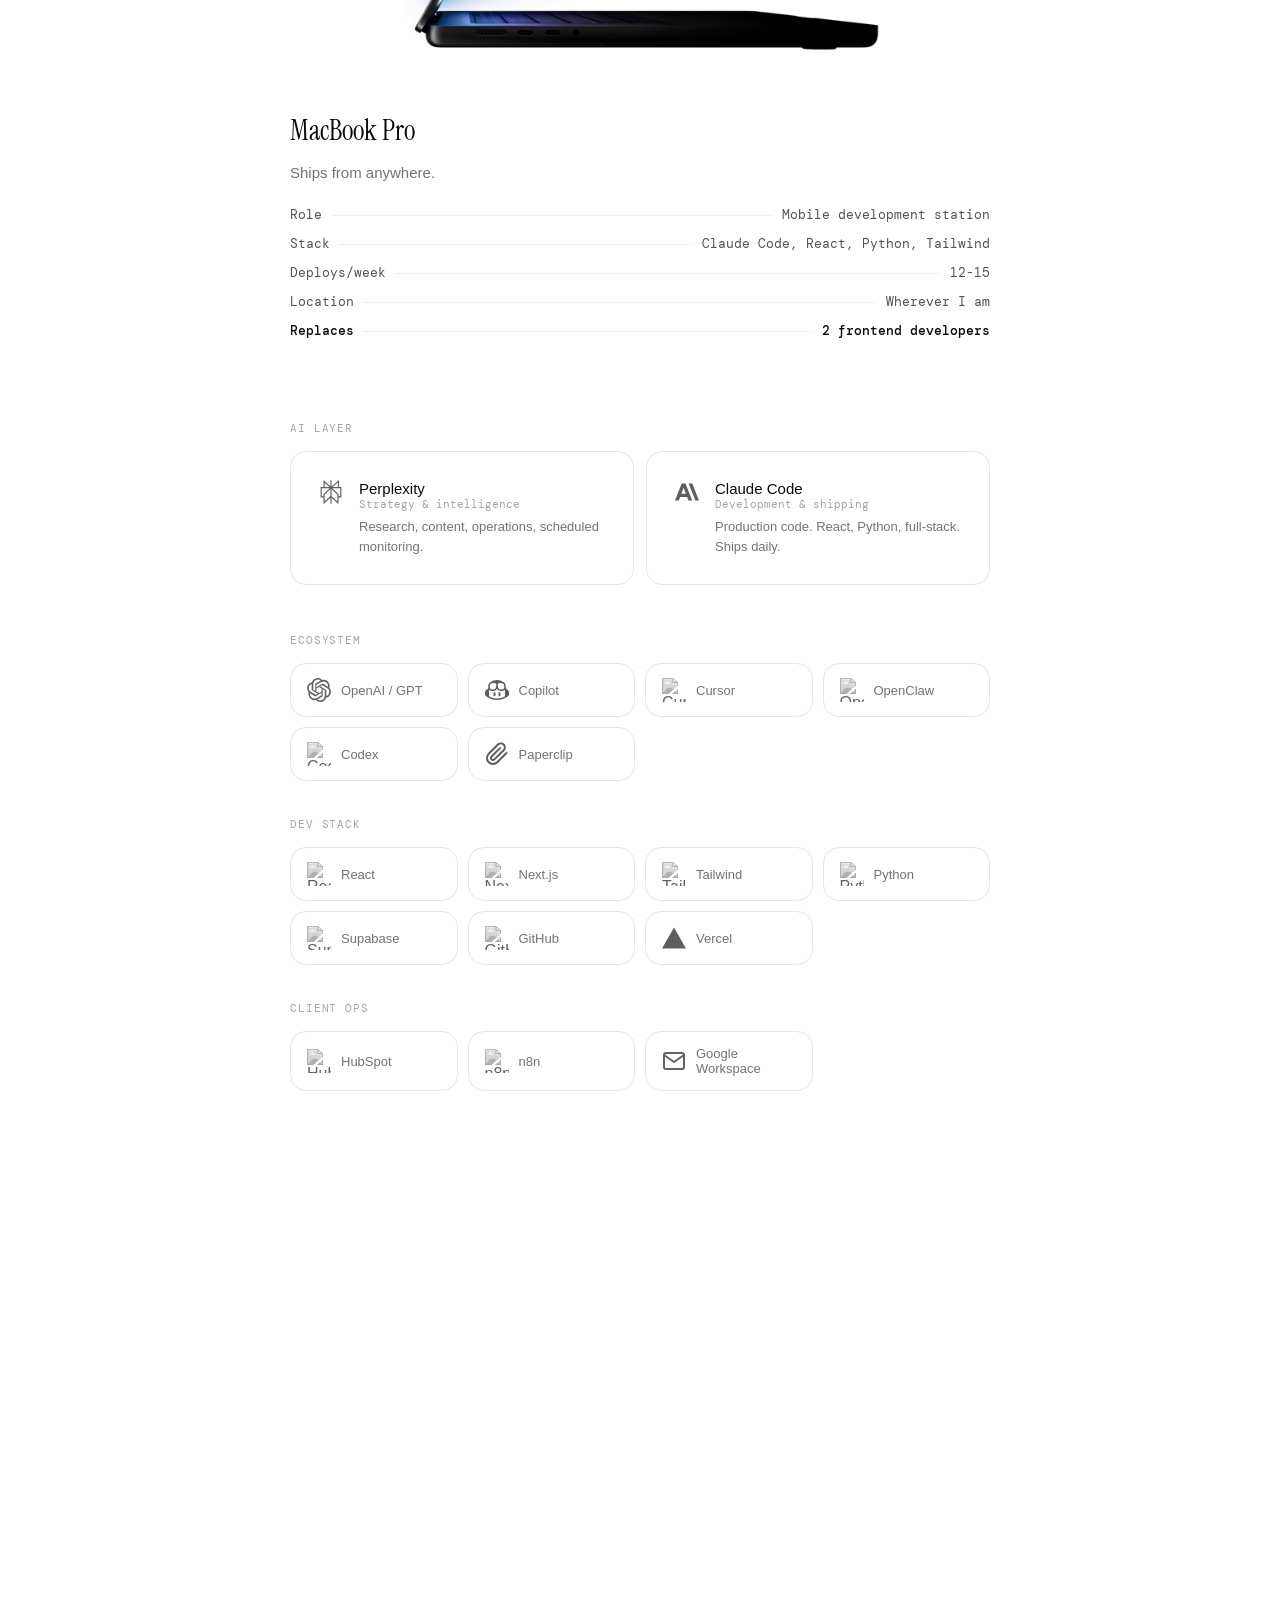
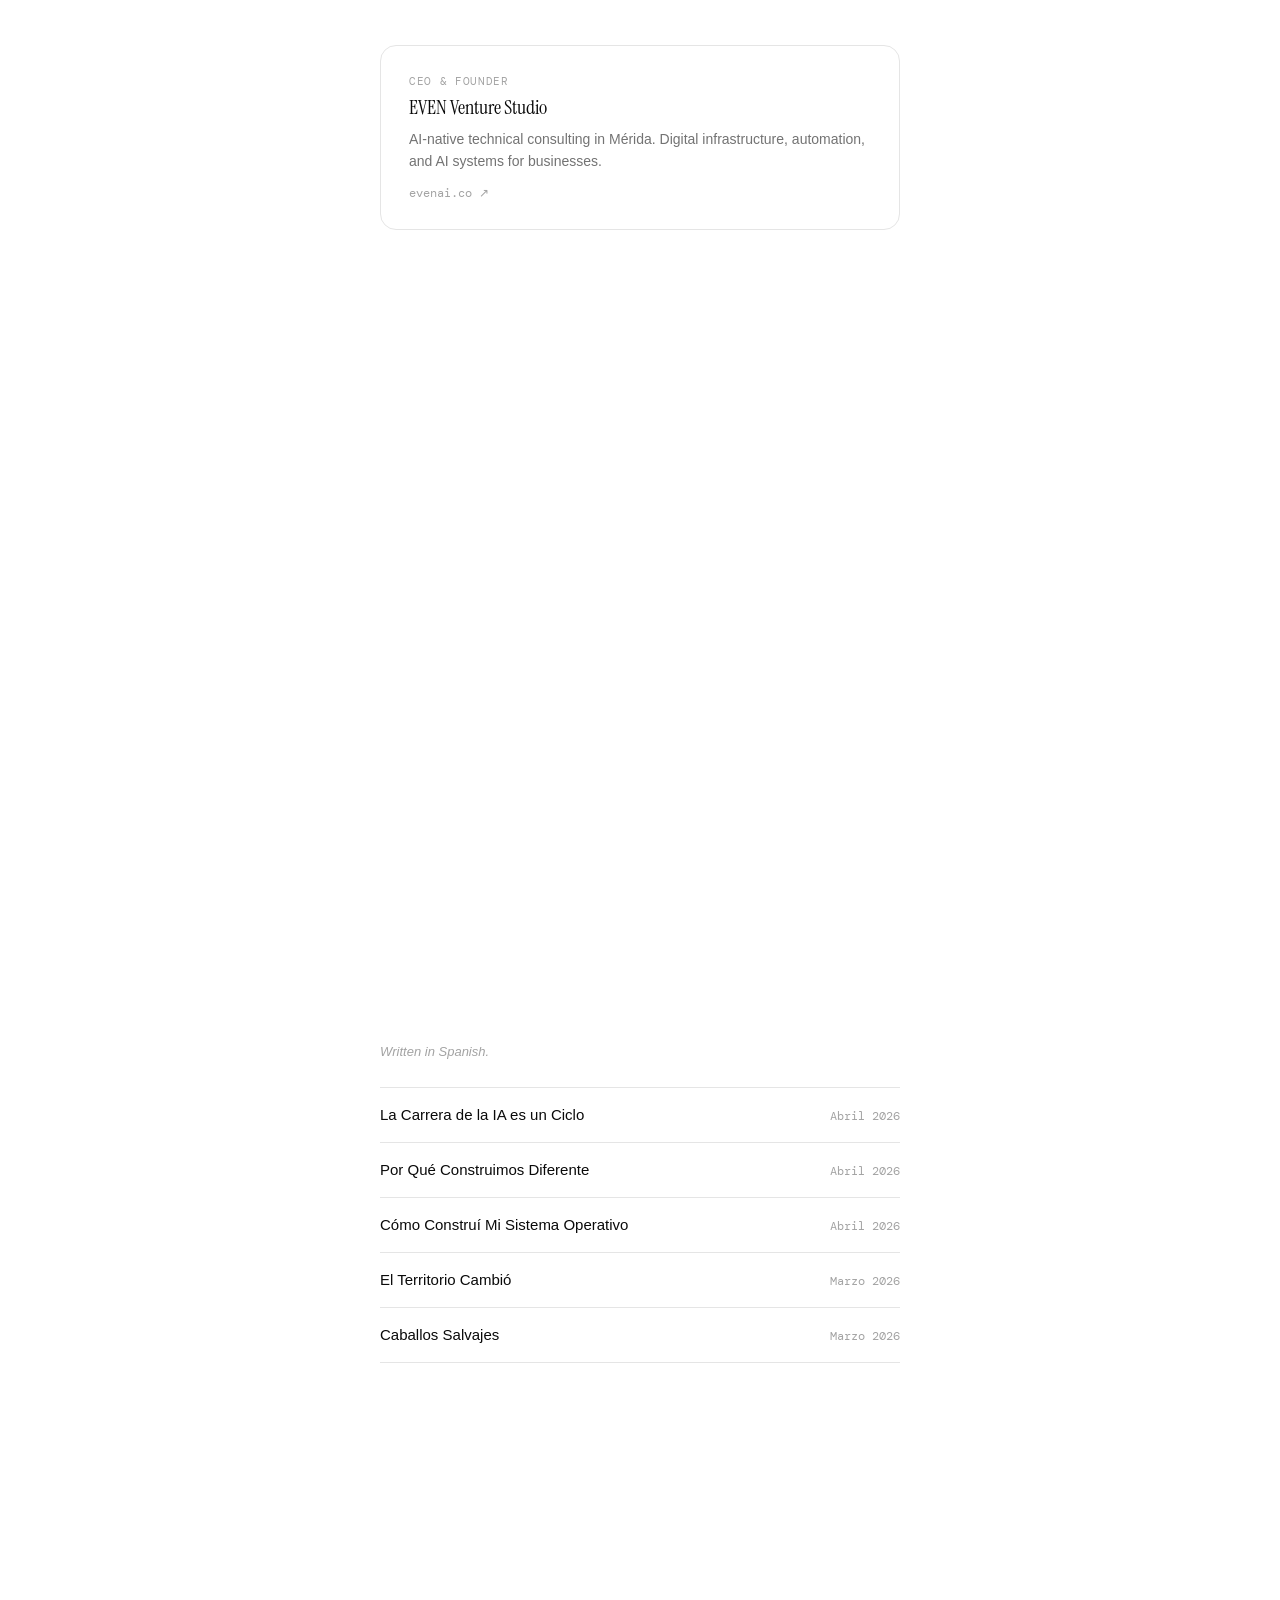
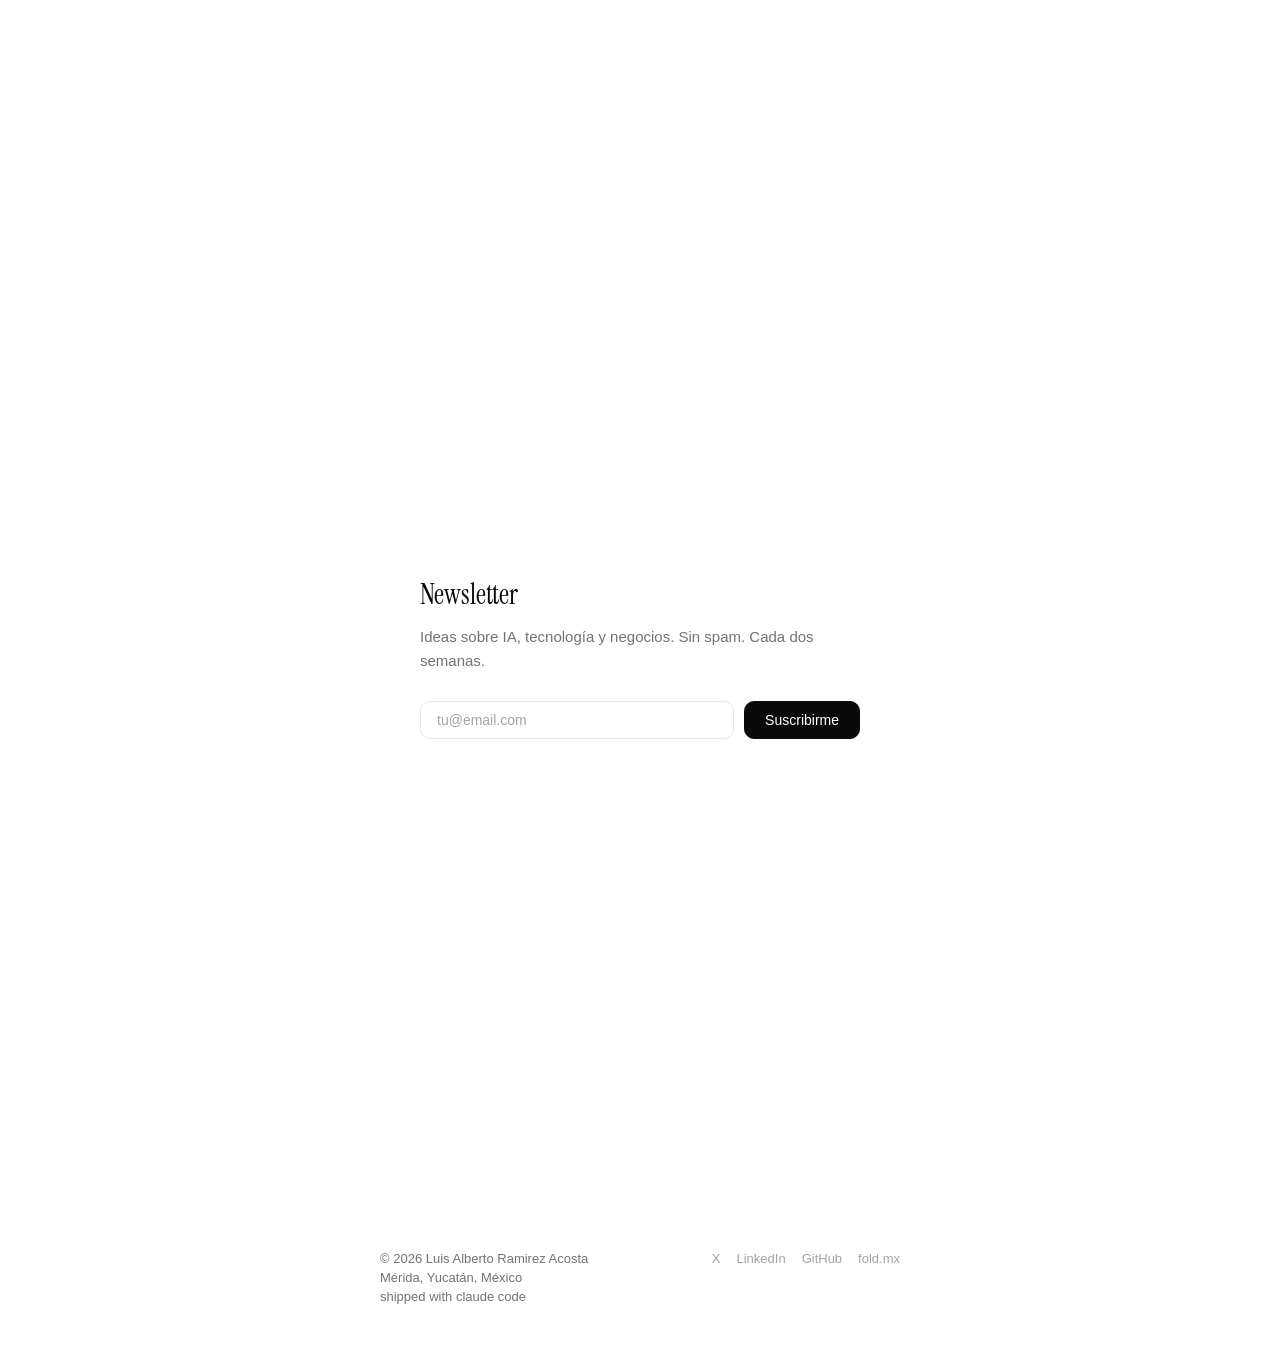
==== commit 6a3aa5ff: "Mac Mini: simplify Runs spec to just "Agent orchestration" Co-Authored-By: Claude Opus 4.6 (1M conte" ====
--- a/index.html
+++ b/index.html
@@ -1,6 +1,14 @@
 <!DOCTYPE html>
 <html lang="es" data-theme="light">
 <head>
+  <!-- Google tag (gtag.js) -->
+  <script async src="https://www.googletagmanager.com/gtag/js?id=G-ELK9HFM0W5"></script>
+  <script>
+    window.dataLayer = window.dataLayer || [];
+    function gtag(){dataLayer.push(arguments);}
+    gtag('js', new Date());
+    gtag('config', 'G-ELK9HFM0W5');
+  </script>
   <meta charset="UTF-8">
   <meta name="viewport" content="width=device-width, initial-scale=1.0">
   <title>Luis Alberto Ramirez Acosta — Fractional CTO</title>
@@ -30,7 +38,7 @@
     "worksFor": {"@type": "Organization", "name": "EVEN Venture Studio", "url": "https://evenai.co"},
     "address": {"@type": "PostalAddress", "addressLocality": "Mérida", "addressCountry": "MX"},
     "email": "contacto@luisracosta.com",
-    "sameAs": ["https://x.com/luisracosta","https://linkedin.com/in/luisracosta","https://github.com/even-admin","https://fold.mx"]
+    "sameAs": ["https://x.com/luisracosta_","https://linkedin.com/in/luisracosta","https://github.com/even-admin","https://fold.mx"]
   }
   </script>
 </head>
@@ -50,10 +58,22 @@
         <a href="#writing" class="nav-link" data-section="writing">Writing</a>
         <a href="#newsletter" class="nav-link" data-section="newsletter">Newsletter</a>
       </div>
-      <button id="theme-toggle" class="theme-toggle" aria-label="Toggle dark mode">
+      <div class="nav-right-group">
+        <button id="nav-hamburger" class="nav-hamburger" aria-label="Open menu">
+          <svg width="18" height="18" viewBox="0 0 24 24" fill="none" stroke="currentColor" stroke-width="2" stroke-linecap="round"><line x1="3" y1="6" x2="21" y2="6"/><line x1="3" y1="12" x2="21" y2="12"/><line x1="3" y1="18" x2="21" y2="18"/></svg>
+        </button>
+        <button id="theme-toggle" class="theme-toggle" aria-label="Toggle dark mode">
         <svg class="icon-sun" width="18" height="18" viewBox="0 0 24 24" fill="none" stroke="currentColor" stroke-width="2" stroke-linecap="round" stroke-linejoin="round"><circle cx="12" cy="12" r="5"/><path d="M12 1v2M12 21v2M4.22 4.22l1.42 1.42M18.36 18.36l1.42 1.42M1 12h2M21 12h2M4.22 19.78l1.42-1.42M18.36 5.64l1.42-1.42"/></svg>
         <svg class="icon-moon" width="18" height="18" viewBox="0 0 24 24" fill="none" stroke="currentColor" stroke-width="2" stroke-linecap="round" stroke-linejoin="round"><path d="M21 12.79A9 9 0 1 1 11.21 3 7 7 0 0 0 21 12.79z"/></svg>
-      </button>
+        </button>
+      </div>
+    </div>
+    <div class="nav-panel" id="nav-panel">
+      <a href="#about" class="nav-link" data-section="about">About</a>
+      <a href="#setup" class="nav-link" data-section="setup">Setup</a>
+      <a href="#work" class="nav-link" data-section="work">Work</a>
+      <a href="#writing" class="nav-link" data-section="writing">Writing</a>
+      <a href="#newsletter" class="nav-link" data-section="newsletter">Newsletter</a>
     </div>
   </nav>
 
@@ -71,7 +91,7 @@
         <p class="tagline hero-anim">Fractional CTO · AI-Native Builder</p>
         <p class="location hero-anim">MER, MX · <span id="coordinates" class="mono"></span></p>
         <div class="social-bar hero-anim">
-          <a href="https://x.com/luisracosta" target="_blank" rel="noopener noreferrer" class="social-icon" aria-label="X">
+          <a href="https://x.com/luisracosta_" target="_blank" rel="noopener noreferrer" class="social-icon" aria-label="X">
             <svg width="18" height="18" viewBox="0 0 24 24" fill="currentColor"><path d="M18.244 2.25h3.308l-7.227 8.26 8.502 11.24H16.17l-5.214-6.817L4.99 21.75H1.68l7.73-8.835L1.254 2.25H8.08l4.713 6.231zm-1.161 17.52h1.833L7.084 4.126H5.117z"/></svg>
           </a>
           <a href="https://linkedin.com/in/luisracosta" target="_blank" rel="noopener noreferrer" class="social-icon" aria-label="LinkedIn">
@@ -127,7 +147,7 @@
             <div class="hw-specs" data-animate>
               <div class="spec-row"><span class="spec-key">Role</span><span class="spec-dots"></span><span class="spec-val">Always-on server</span></div>
               <div class="spec-row"><span class="spec-key">Uptime</span><span class="spec-dots"></span><span class="spec-val">24/7</span></div>
-              <div class="spec-row"><span class="spec-key">Runs</span><span class="spec-dots"></span><span class="spec-val">Agent orchestration, CI/CD pipelines, webhooks</span></div>
+              <div class="spec-row"><span class="spec-key">Runs</span><span class="spec-dots"></span><span class="spec-val">Agent orchestration</span></div>
               <div class="spec-row"><span class="spec-key">Location</span><span class="spec-dots"></span><span class="spec-val">Office, Mérida</span></div>
               <div class="spec-row spec-highlight"><span class="spec-key">Replaces</span><span class="spec-dots"></span><span class="spec-val">1 DevOps engineer</span></div>
             </div>
@@ -337,7 +357,7 @@
           <p class="footer-cheeky">shipped with claude code</p>
         </div>
         <div class="footer-links">
-          <a href="https://x.com/luisracosta" target="_blank" rel="noopener noreferrer">X</a>
+          <a href="https://x.com/luisracosta_" target="_blank" rel="noopener noreferrer">X</a>
           <a href="https://linkedin.com/in/luisracosta" target="_blank" rel="noopener noreferrer">LinkedIn</a>
           <a href="https://github.com/even-admin" target="_blank" rel="noopener noreferrer">GitHub</a>
           <a href="https://fold.mx" target="_blank" rel="noopener noreferrer">fold.mx</a>
--- a/style.css
+++ b/style.css
@@ -476,31 +476,184 @@
 .footer-text { font-size: 13px; color: var(--text-faint); }
 
 /* ============================================
-   RESPONSIVE
+   HAMBURGER NAV (mobile)
+   ============================================ */
+
+.nav-right-group {
+  display: flex; align-items: center; gap: 8px; flex-shrink: 0;
+}
+
+.nav-hamburger {
+  display: none; /* Hidden on desktop */
+  width: 44px; height: 44px; border-radius: 8px;
+  border: 1px solid var(--border); background: transparent;
+  color: var(--text-muted); cursor: pointer;
+  align-items: center; justify-content: center;
+  transition: all 180ms var(--ease); flex-shrink: 0;
+}
+.nav-hamburger:hover { background: var(--surface); color: var(--text); }
+
+/* Mobile nav panel */
+.nav-panel {
+  display: none;
+  position: fixed; top: 52px; left: 0; right: 0;
+  background: var(--bg); border-bottom: 1px solid var(--border);
+  padding: 8px 20px 16px; z-index: 99;
+  flex-direction: column; gap: 0;
+}
+.nav-panel .nav-link {
+  display: flex; align-items: center;
+  height: 48px; /* 44px min touch target + padding */
+  font-size: 15px; font-weight: 500;
+  color: var(--text-muted); border-bottom: 1px solid var(--border);
+  padding: 0; width: 100%;
+}
+.nav-panel .nav-link:last-child { border-bottom: none; }
+.nav-panel .nav-link:hover, .nav-panel .nav-link.active { color: var(--text); }
+
+.site-nav.nav-open .nav-panel { display: flex; }
+
+/* ============================================
+   RESPONSIVE — Tablet (769-1024px)
+   ============================================ */
+
+@media (min-width: 769px) and (max-width: 1024px) {
+  .section-label,
+  .section.visible .section-label {
+    position: static !important;
+    display: block; width: 100%; text-align: center;
+    margin-bottom: 32px;
+    opacity: 1 !important; transform: none !important;
+    top: auto; left: auto;
+  }
+  .logo-grid-4 { grid-template-columns: repeat(3, 1fr); }
+}
+
+@media (min-width: 1025px) {
+  .ai-primary-grid { grid-template-columns: repeat(2, 1fr); }
+}
+
+/* ============================================
+   RESPONSIVE — Mobile (max 768px)
    ============================================ */
 
 @media (max-width: 768px) {
+  /* Layout: each section still feels like a full page */
   .col, .col-sm, .col-md, .col-wide, .col-hero { padding: 0 20px; }
-  .section { min-height: auto; padding: 64px 0; }
-  .hero { min-height: 100vh; padding: 0 20px; }
-  .section-label { position: static; margin-bottom: 16px; opacity: 1; transform: none; top: auto; left: auto; }
-  .nav-links { gap: 14px; }
-  .nav-inner { padding: 0 20px; }
+  .section {
+    min-height: 100svh; min-height: 100vh;
+    padding: 80px 0;
+    display: flex; align-items: center; justify-content: center;
+  }
+
+  /* Setup section: too much content for one screen — flow naturally */
+  .section-setup {
+    min-height: auto; align-items: flex-start;
+    padding: 80px 0;
+  }
+
+  /* Hero: compact spacing for mobile toolbar */
+  .hero {
+    min-height: 100svh; min-height: 100vh;
+    padding: 0 20px;
+    text-align: center; align-items: center;
+  }
+  .hero .col-hero { display: flex; flex-direction: column; align-items: center; }
+  .clock { margin-bottom: 24px; }
+  .name { font-size: 1.4rem; }
+  .tagline { font-size: 15px; margin-bottom: 14px; }
+  .location { margin-bottom: 28px; }
+  .social-bar { margin-bottom: 20px; justify-content: center; }
+
+  /* Section labels: centered above content, NOT absolute */
+  .section-label,
+  .section.visible .section-label {
+    position: static !important;
+    display: block; width: 100%; text-align: center;
+    margin-bottom: 32px;
+    opacity: 1 !important; transform: none !important;
+    top: auto; left: auto;
+    font-size: 12px;
+  }
+
+  /* Subsection labels: centered */
+  .subsection-label { text-align: center; }
+  .setup-intro { text-align: center; }
+
+  /* Hardware: center everything */
+  .hw-info { text-align: center; }
+  .hw-name { text-align: center; }
+  .hw-tagline { text-align: center; }
+  .hw-specs { align-items: center; max-width: 320px; margin: 0 auto; }
+
+  /* Nav: hamburger on mobile */
+  .nav-links { display: none; }
+  .nav-hamburger { display: flex; }
+  .nav-inner { padding: 0 16px; }
+
+  /* Touch targets: 44px minimum */
+  .social-icon { width: 44px; height: 44px; }
+  .btn { padding: 12px 20px; }
+  .theme-toggle { width: 44px; height: 44px; }
+  .email-input { padding: 14px 16px; }
+
+  /* Grids */
   .logo-grid-4 { grid-template-columns: repeat(2, 1fr); }
-  .form-row { flex-direction: column; }
-  .footer-inner { flex-direction: column; gap: 20px; }
-  .action-row { flex-wrap: wrap; }
+  .logo-name { font-size: 12px; }
+
+  /* Hardware */
   .hw-showcase { gap: 20px; margin-bottom: 56px; }
   .hw-image img { max-width: 320px; }
   .hw-name { font-size: 22px; }
+
+  /* Spec text: allow wrapping */
+  .spec-row { font-size: 12px; }
+  .spec-val { white-space: normal; text-align: right; }
+
+  /* Cards */
   .ai-primary-grid { margin-bottom: 36px; }
-}
-
-@media (min-width: 769px) and (max-width: 1024px) {
-  .section-label { left: 20px; }
-  .logo-grid-4 { grid-template-columns: repeat(3, 1fr); }
-}
-
-@media (min-width: 1025px) {
-  .ai-primary-grid { grid-template-columns: repeat(2, 1fr); }
-}
+  .ai-card-primary { padding: 20px; }
+
+  /* Work: center on mobile */
+  .work-card { text-align: center; }
+  .work-role { text-align: center; }
+  .work-indicator { text-align: center; display: block; }
+
+  /* Newsletter: center on mobile */
+  .newsletter-heading { font-size: 24px; text-align: center; }
+  .newsletter-sub { text-align: center; }
+  .form-row { flex-direction: column; }
+
+  /* Writing: center the note */
+  .writing-note { text-align: center; }
+
+  /* About CTA: center */
+  .about-cta { text-align: center; }
+
+  /* Footer */
+  .footer-inner { flex-direction: column; gap: 20px; align-items: center; text-align: center; }
+  .footer-links { justify-content: center; }
+  .action-row { flex-wrap: wrap; justify-content: center; }
+
+  /* Scroll progress: hide on mobile */
+  .scroll-progress { display: none; }
+
+  /* Scroll indicator: lower on mobile */
+  .scroll-indicator { bottom: 24px; }
+}
+
+/* ============================================
+   RESPONSIVE — Small phones (max 480px)
+   ============================================ */
+
+@media (max-width: 480px) {
+  .col, .col-sm, .col-md, .col-wide, .col-hero { padding: 0 16px; }
+  .name { font-size: 1.3rem; }
+  .hw-image img { max-width: 260px; }
+  .hw-specs { max-width: 280px; }
+
+  /* Stack action buttons vertically */
+  .action-row { flex-direction: column; align-items: center; gap: 10px; width: 100%; }
+  .action-divider { display: none; }
+  .btn { width: 100%; justify-content: center; }
+}
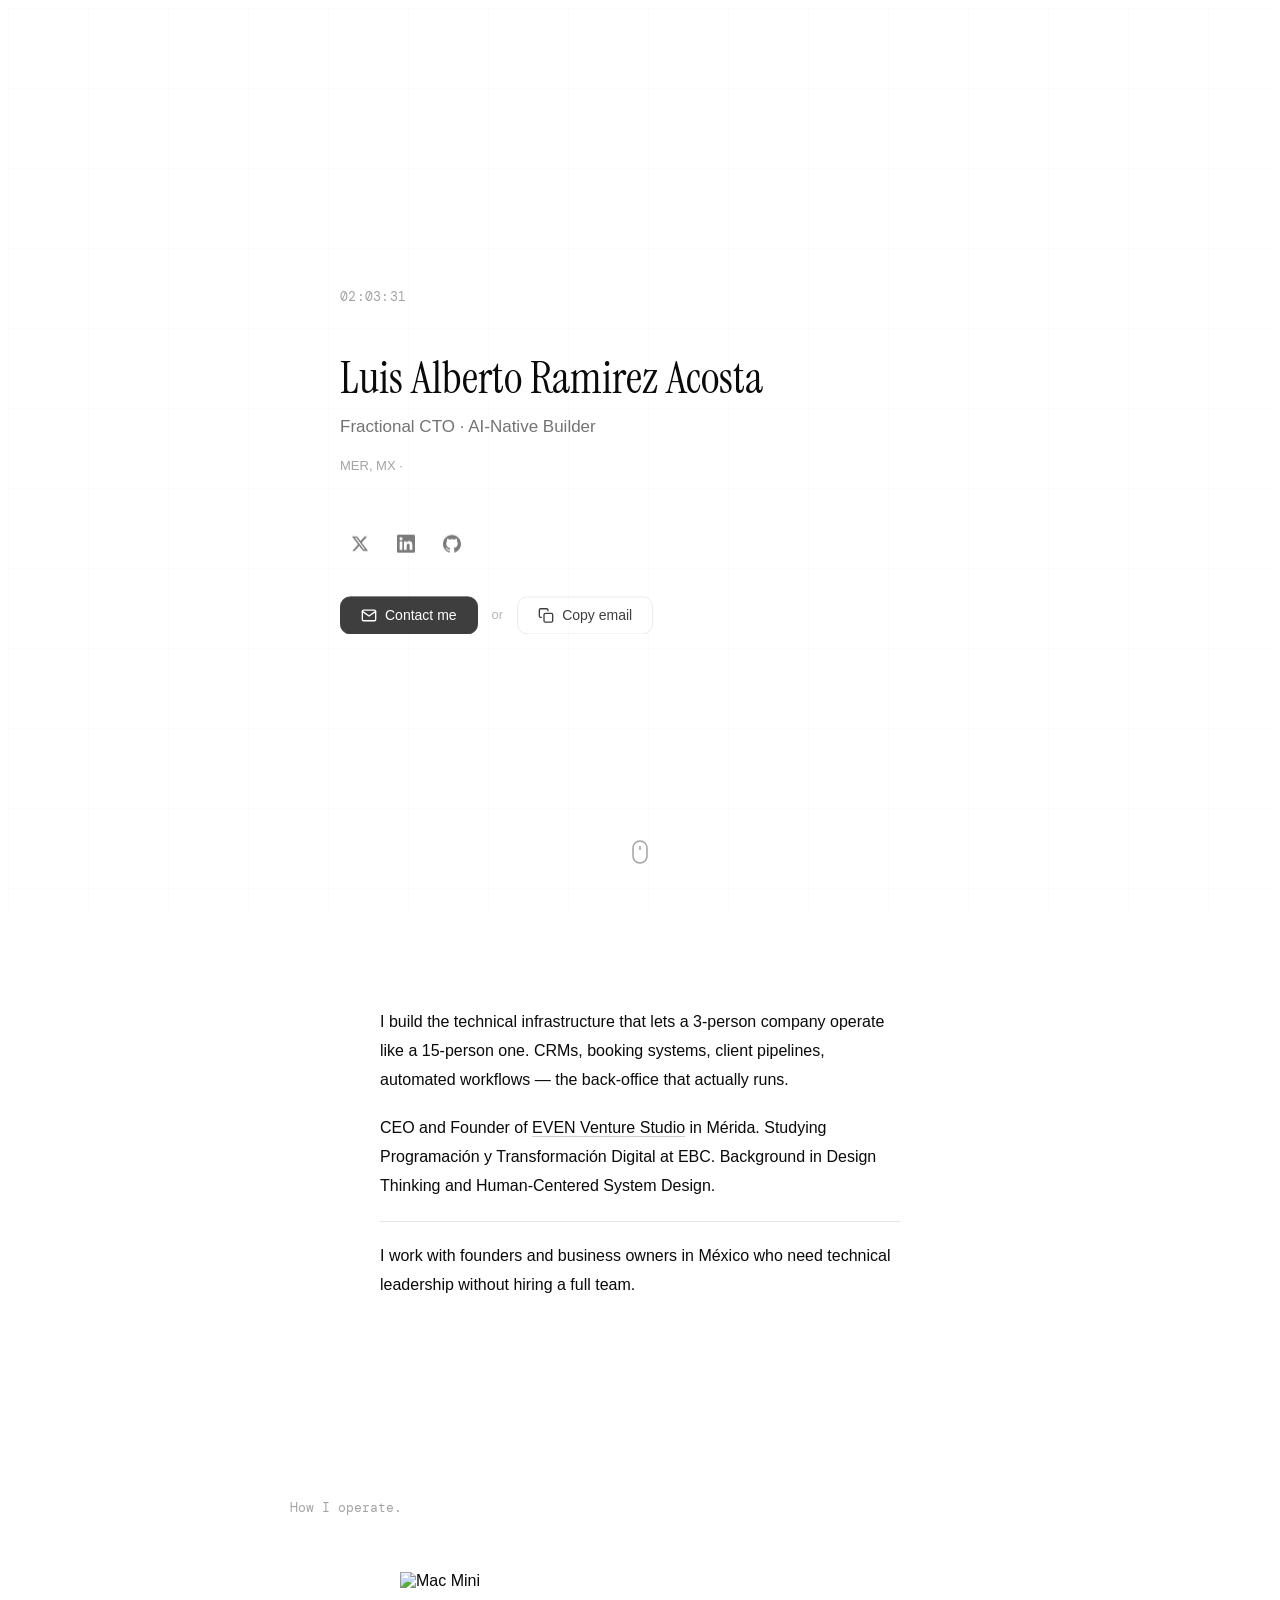
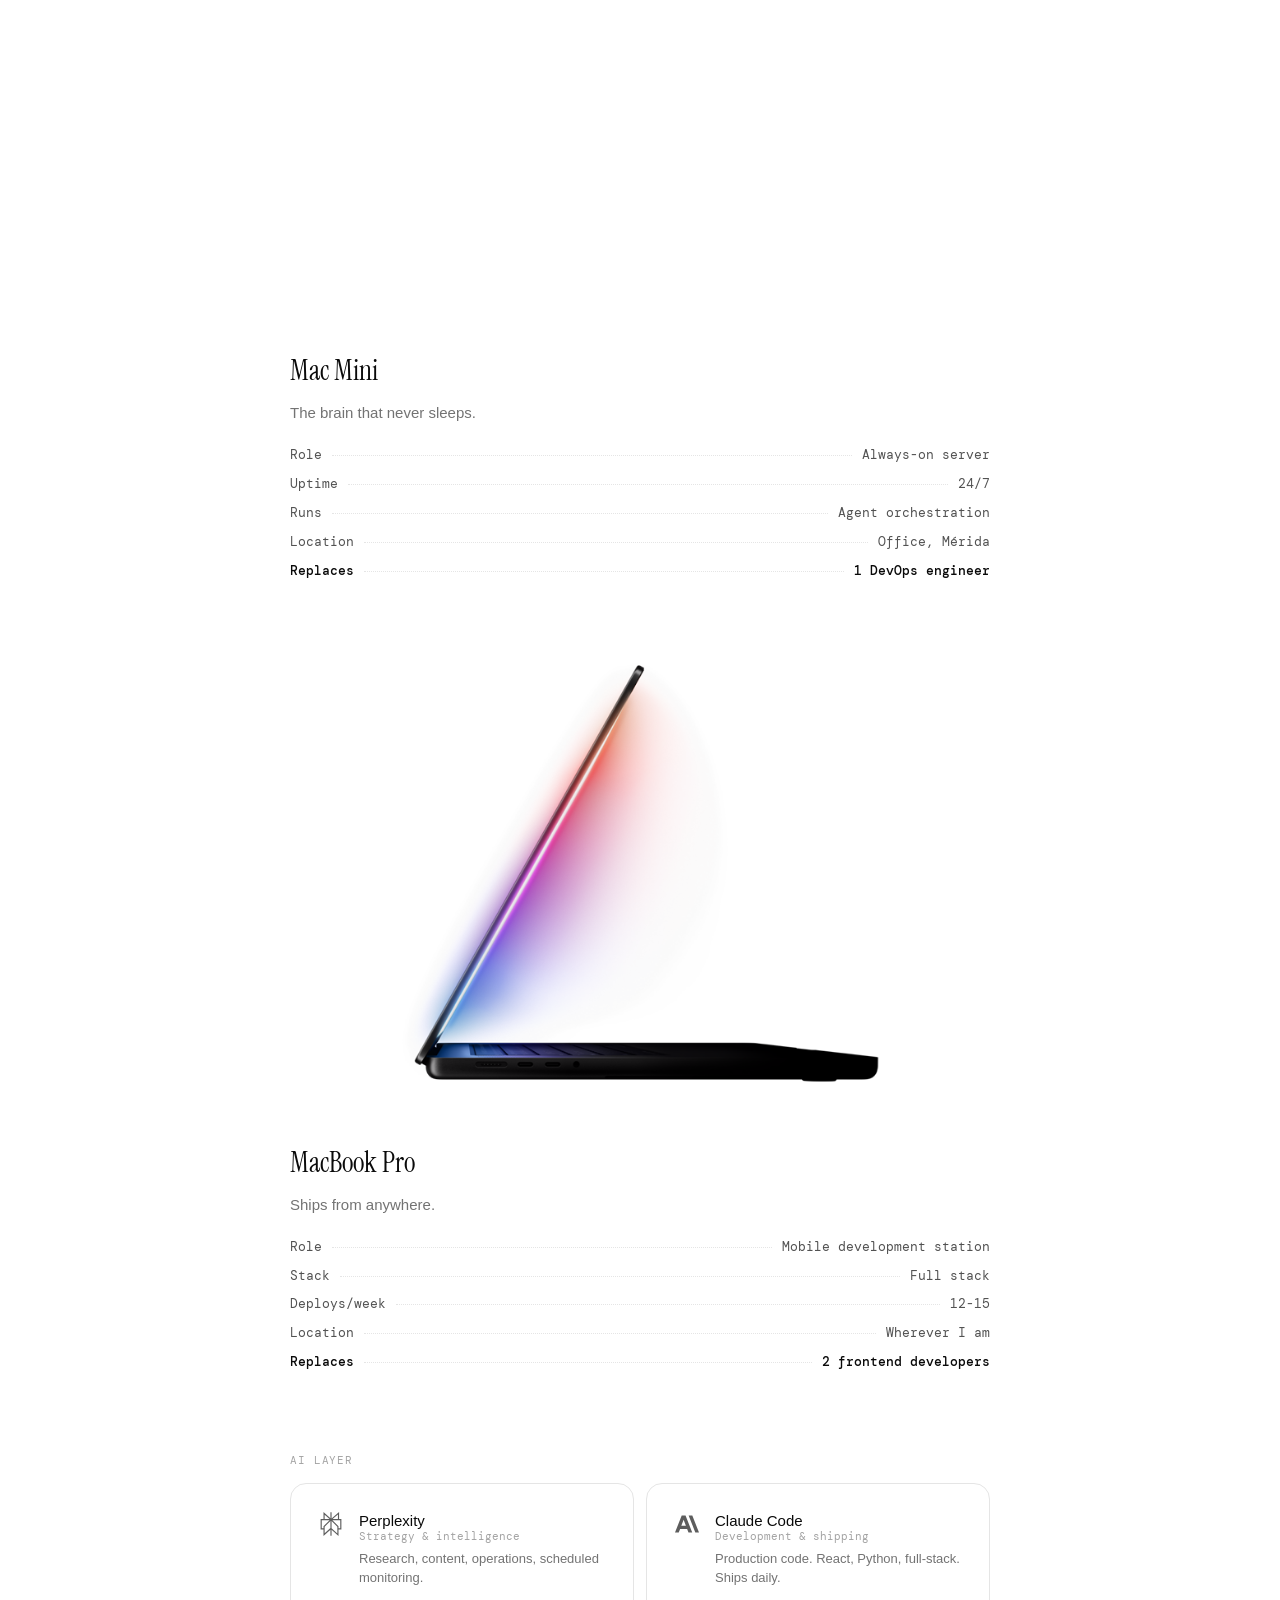
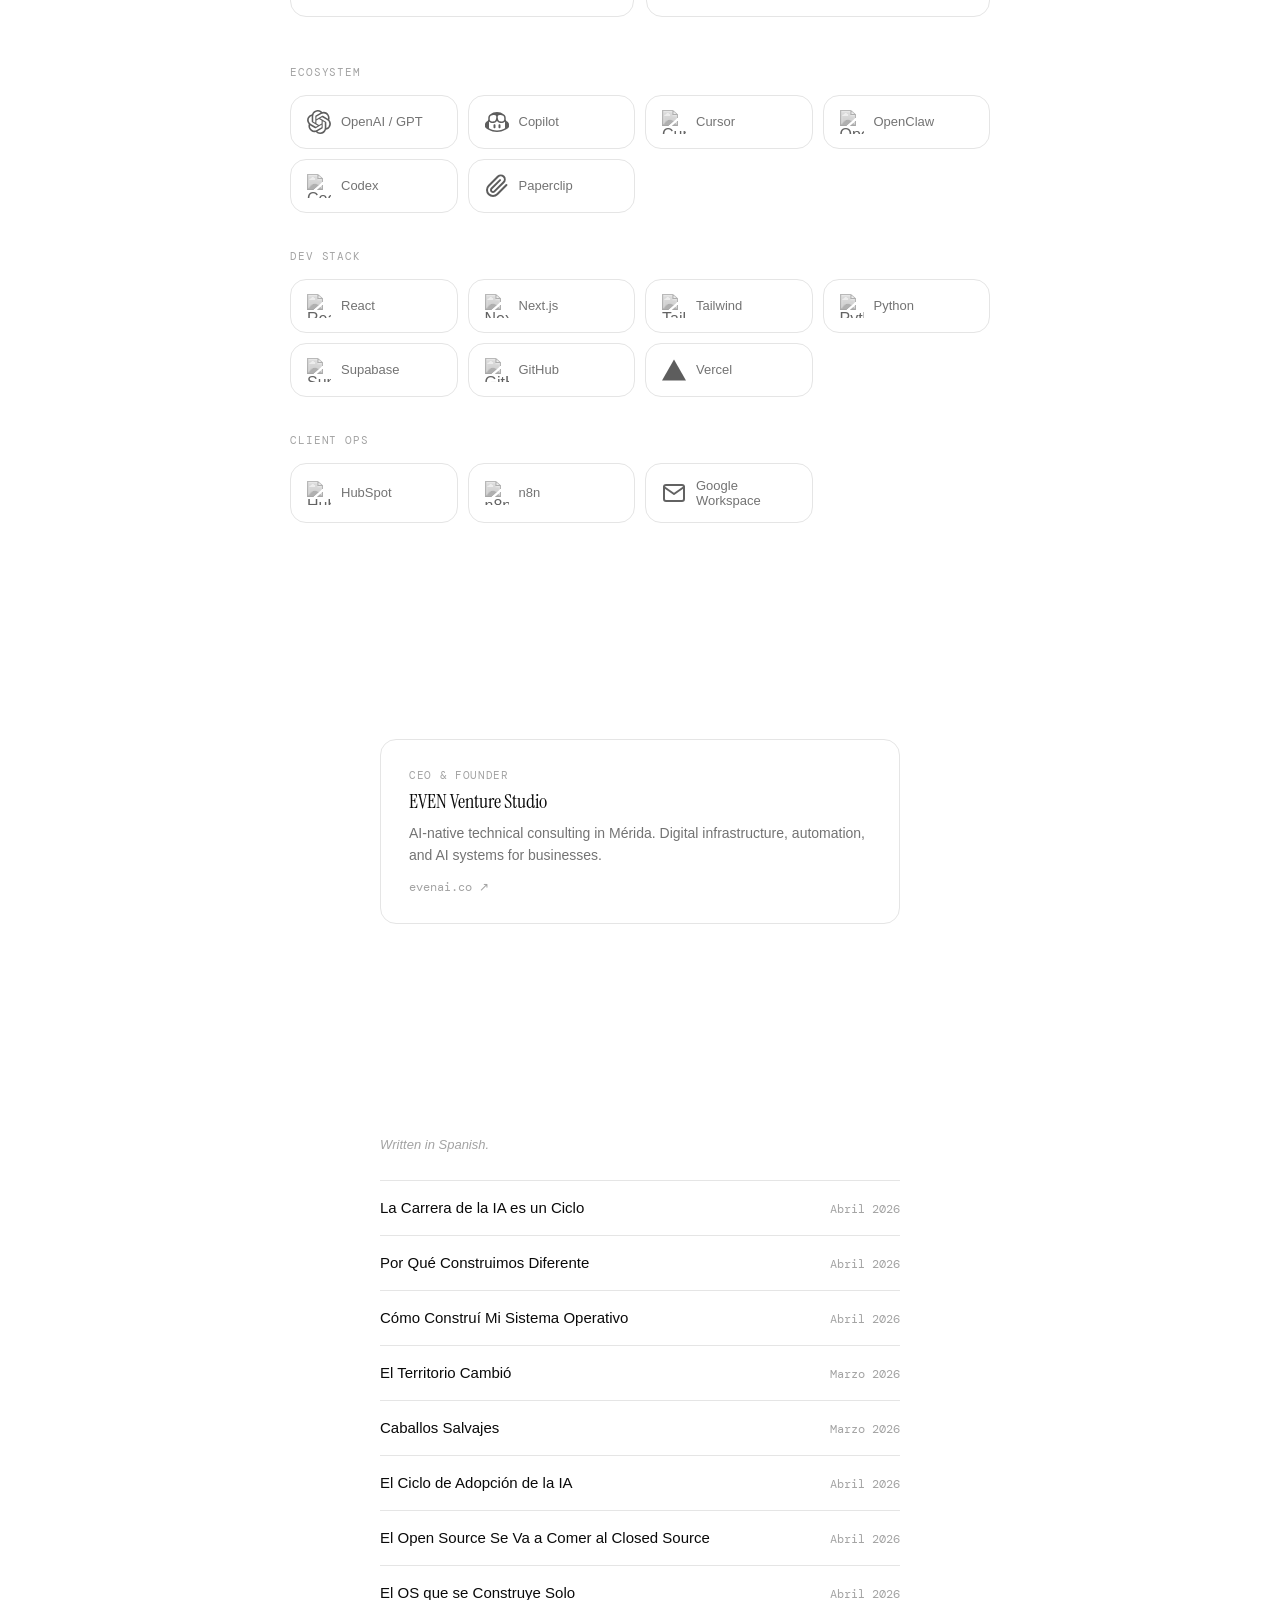
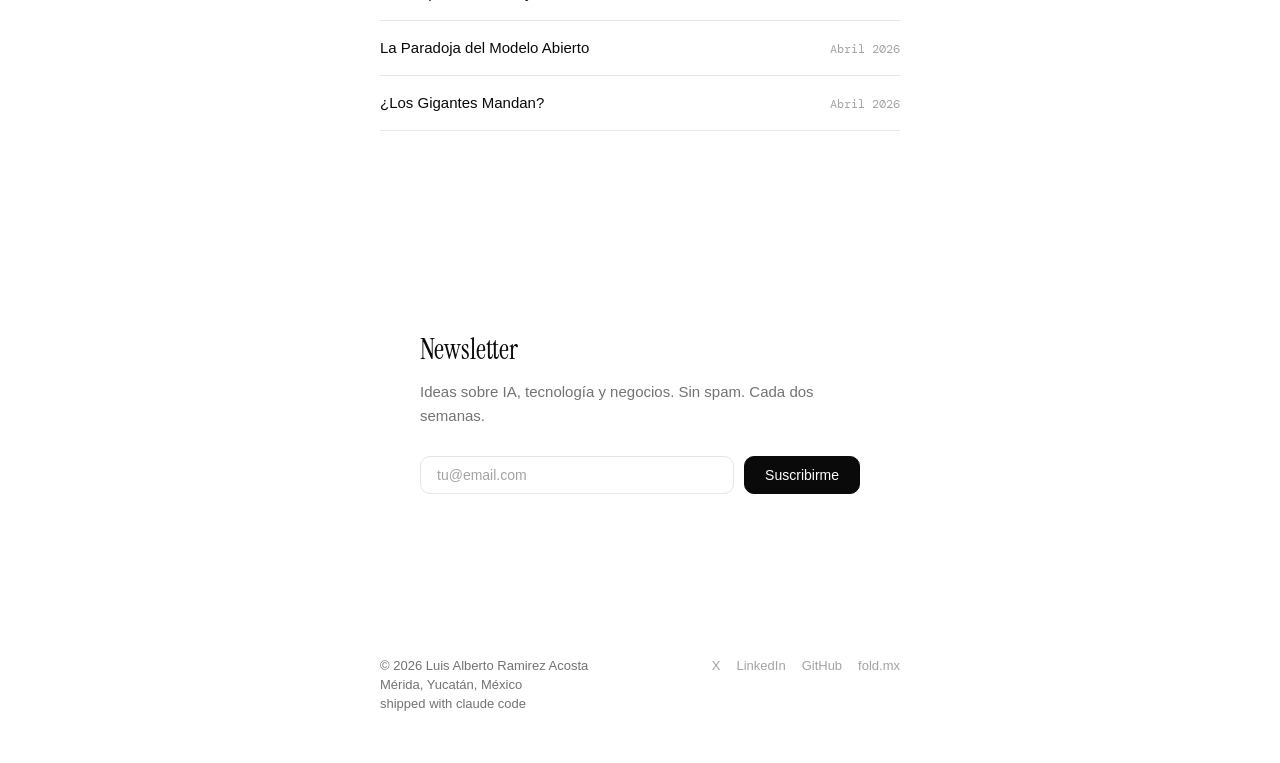
==== commit 98127865: "SEO: add robots.txt, sitemap, canonical tags, GA4, structured data, fix orphaned articles - Create r" ====
--- a/index.html
+++ b/index.html
@@ -13,10 +13,25 @@
   <meta name="viewport" content="width=device-width, initial-scale=1.0">
   <title>Luis Alberto Ramirez Acosta — Fractional CTO</title>
   <meta name="description" content="Fractional CTO y AI-native builder en Mérida, México. Fundador de EVEN Venture Studio.">
-  <meta property="og:title" content="Luis Alberto Ramirez Acosta">
-  <meta property="og:description" content="Fractional CTO. AI-native builder. Mérida, México.">
-  <meta property="og:url" content="https://luisracosta.com">
+  <link rel="canonical" href="https://luisracosta.com/">
+  <link rel="alternate" hreflang="es" href="https://luisracosta.com/">
+  <link rel="alternate" hreflang="x-default" href="https://luisracosta.com/">
+  <meta name="robots" content="index, follow">
+  <meta property="og:title" content="Luis Alberto Ramirez Acosta — Fractional CTO">
+  <meta property="og:description" content="Fractional CTO y AI-native builder en Mérida, México. Fundador de EVEN Venture Studio.">
+  <meta property="og:url" content="https://luisracosta.com/">
   <meta property="og:type" content="website">
+  <meta property="og:locale" content="es_MX">
+  <meta property="og:image" content="https://luisracosta.com/images/og-image.png">
+  <meta property="og:image:width" content="1200">
+  <meta property="og:image:height" content="630">
+
+  <!-- Twitter Card -->
+  <meta name="twitter:card" content="summary_large_image">
+  <meta name="twitter:site" content="@luisracosta_">
+  <meta name="twitter:title" content="Luis Alberto Ramirez Acosta">
+  <meta name="twitter:description" content="Fractional CTO. AI-native builder. Mérida, México.">
+  <meta name="twitter:image" content="https://luisracosta.com/images/og-image.png">
 
   <!-- Fonts -->
   <link rel="preconnect" href="https://fonts.googleapis.com">
@@ -32,13 +47,26 @@
   {
     "@context": "https://schema.org",
     "@type": "Person",
+    "@id": "https://luisracosta.com/#person",
     "name": "Luis Alberto Ramirez Acosta",
     "url": "https://luisracosta.com",
     "jobTitle": "Fractional CTO",
     "worksFor": {"@type": "Organization", "name": "EVEN Venture Studio", "url": "https://evenai.co"},
-    "address": {"@type": "PostalAddress", "addressLocality": "Mérida", "addressCountry": "MX"},
+    "address": {"@type": "PostalAddress", "addressLocality": "Mérida", "addressRegion": "Yucatán", "addressCountry": "MX"},
     "email": "contacto@luisracosta.com",
+    "knowsLanguage": ["es", "en"],
     "sameAs": ["https://x.com/luisracosta_","https://linkedin.com/in/luisracosta","https://github.com/even-admin","https://fold.mx"]
+  }
+  </script>
+  <script type="application/ld+json">
+  {
+    "@context": "https://schema.org",
+    "@type": "WebSite",
+    "@id": "https://luisracosta.com/#website",
+    "name": "Luis Alberto Ramirez Acosta",
+    "url": "https://luisracosta.com",
+    "inLanguage": "es",
+    "publisher": {"@id": "https://luisracosta.com/#person"}
   }
   </script>
 </head>
@@ -120,8 +148,8 @@
 
     <!-- ===== ABOUT ===== -->
     <section id="about" class="section">
-      <span class="section-label">About</span>
       <div class="col-md">
+        <span class="section-label">About</span>
         <div class="about-text">
           <p data-animate>I build the technical infrastructure that lets a 3-person company operate like a 15-person one. CRMs, booking systems, client pipelines, automated workflows — the back-office that actually runs.</p>
           <p data-animate>CEO and Founder of <a href="https://evenai.co" target="_blank" rel="noopener noreferrer">EVEN Venture Studio</a> in Mérida. Studying Programación y Transformación Digital at EBC. Background in Design Thinking and Human-Centered System Design.</p>
@@ -132,8 +160,8 @@
 
     <!-- ===== SETUP ===== -->
     <section id="setup" class="section section-setup">
-      <span class="section-label">Setup</span>
       <div class="col-wide">
+        <span class="section-label">Setup</span>
         <p class="setup-intro" data-animate>How I operate.</p>
 
         <!-- Mac Mini -->
@@ -164,7 +192,7 @@
             <p class="hw-tagline" data-animate>Ships from anywhere.</p>
             <div class="hw-specs" data-animate>
               <div class="spec-row"><span class="spec-key">Role</span><span class="spec-dots"></span><span class="spec-val">Mobile development station</span></div>
-              <div class="spec-row"><span class="spec-key">Stack</span><span class="spec-dots"></span><span class="spec-val">Claude Code, React, Python, Tailwind</span></div>
+              <div class="spec-row"><span class="spec-key">Stack</span><span class="spec-dots"></span><span class="spec-val">Full stack</span></div>
               <div class="spec-row"><span class="spec-key">Deploys/week</span><span class="spec-dots"></span><span class="spec-val">12-15</span></div>
               <div class="spec-row"><span class="spec-key">Location</span><span class="spec-dots"></span><span class="spec-val">Wherever I am</span></div>
               <div class="spec-row spec-highlight"><span class="spec-key">Replaces</span><span class="spec-dots"></span><span class="spec-val">2 frontend developers</span></div>
@@ -276,8 +304,8 @@
 
     <!-- ===== WORK ===== -->
     <section id="work" class="section">
-      <span class="section-label">Work</span>
       <div class="col-md">
+        <span class="section-label">Work</span>
         <div class="work-cards">
           <a href="https://evenai.co" target="_blank" rel="noopener noreferrer" class="work-card card" data-animate>
             <div class="work-role">CEO &amp; Founder</div>
@@ -291,8 +319,8 @@
 
     <!-- ===== WRITING ===== -->
     <section id="writing" class="section">
-      <span class="section-label">Writing</span>
       <div class="col-md">
+        <span class="section-label">Writing</span>
         <p class="writing-note" data-animate>Written in Spanish.</p>
         <ol class="article-list" reversed>
           <li class="article-item" data-animate>
@@ -325,14 +353,44 @@
               <span class="article-date">Marzo 2026</span>
             </a>
           </li>
+          <li class="article-item" data-animate>
+            <a href="/el-ciclo-de-adopcion-de-la-ia.html" class="article-link">
+              <span class="article-title">El Ciclo de Adopción de la IA</span>
+              <span class="article-date">Abril 2026</span>
+            </a>
+          </li>
+          <li class="article-item" data-animate>
+            <a href="/el-open-source-se-va-a-comer-al-closed-source.html" class="article-link">
+              <span class="article-title">El Open Source Se Va a Comer al Closed Source</span>
+              <span class="article-date">Abril 2026</span>
+            </a>
+          </li>
+          <li class="article-item" data-animate>
+            <a href="/el-os-que-se-construye-solo.html" class="article-link">
+              <span class="article-title">El OS que se Construye Solo</span>
+              <span class="article-date">Abril 2026</span>
+            </a>
+          </li>
+          <li class="article-item" data-animate>
+            <a href="/la-paradoja-del-modelo-abierto.html" class="article-link">
+              <span class="article-title">La Paradoja del Modelo Abierto</span>
+              <span class="article-date">Abril 2026</span>
+            </a>
+          </li>
+          <li class="article-item" data-animate>
+            <a href="/los-gigantes-mandan.html" class="article-link">
+              <span class="article-title">¿Los Gigantes Mandan?</span>
+              <span class="article-date">Abril 2026</span>
+            </a>
+          </li>
         </ol>
       </div>
     </section>
 
     <!-- ===== NEWSLETTER ===== -->
     <section id="newsletter" class="section">
-      <span class="section-label">Newsletter</span>
       <div class="col-sm">
+        <span class="section-label">Newsletter</span>
         <h2 class="newsletter-heading" data-animate>Newsletter</h2>
         <p class="newsletter-sub" data-animate>Ideas sobre IA, tecnología y negocios. Sin spam. Cada dos semanas.</p>
         <form id="newsletter-form" class="newsletter-form" novalidate data-animate>
--- a/style.css
+++ b/style.css
@@ -121,27 +121,21 @@
    ============================================ */
 
 .section {
-  min-height: 100vh;
   display: flex;
   align-items: center;
   justify-content: center;
   position: relative;
-  padding: 80px 0;
-  /* NO border-top — zero dividers */
-}
-
-/* Section labels: top-left of each section */
+  padding: 100px 0;
+}
+
+/* Section labels: inside col, centered on mobile, absolute on desktop */
 .section-label {
-  position: absolute;
-  top: 40px; left: 32px;
+  display: block;
   font-family: var(--font-mono); font-size: 11px; font-weight: 400;
   letter-spacing: 0.08em; text-transform: uppercase;
   color: var(--text-faint);
-  opacity: 0; transform: translateX(-10px);
-  transition: opacity 500ms ease, transform 500ms ease;
-}
-.section.visible .section-label {
-  opacity: 1; transform: translateX(0);
+  text-align: center;
+  margin-bottom: 32px;
 }
 
 /* ============================================
@@ -518,19 +512,24 @@
    ============================================ */
 
 @media (min-width: 769px) and (max-width: 1024px) {
-  .section-label,
-  .section.visible .section-label {
-    position: static !important;
-    display: block; width: 100%; text-align: center;
-    margin-bottom: 32px;
-    opacity: 1 !important; transform: none !important;
-    top: auto; left: auto;
-  }
   .logo-grid-4 { grid-template-columns: repeat(3, 1fr); }
 }
 
 @media (min-width: 1025px) {
   .ai-primary-grid { grid-template-columns: repeat(2, 1fr); }
+
+  /* Desktop: labels float to the left of content */
+  .section-label {
+    position: absolute;
+    top: 84px; left: 32px;
+    text-align: left;
+    margin-bottom: 0;
+    opacity: 0; transform: translateX(-10px);
+    transition: opacity 500ms ease, transform 500ms ease;
+  }
+  .section.visible .section-label {
+    opacity: 1; transform: translateX(0);
+  }
 }
 
 /* ============================================
@@ -538,21 +537,16 @@
    ============================================ */
 
 @media (max-width: 768px) {
-  /* Layout: each section still feels like a full page */
+  /* Layout: free scroll — no forced heights, generous padding */
   .col, .col-sm, .col-md, .col-wide, .col-hero { padding: 0 20px; }
   .section {
-    min-height: 100svh; min-height: 100vh;
-    padding: 80px 0;
-    display: flex; align-items: center; justify-content: center;
+    min-height: auto;
+    padding: 64px 0;
   }
 
-  /* Setup section: too much content for one screen — flow naturally */
-  .section-setup {
-    min-height: auto; align-items: flex-start;
-    padding: 80px 0;
-  }
-
-  /* Hero: compact spacing for mobile toolbar */
+  .section-setup { padding: 64px 0; }
+
+  /* Hero: keep full height for impact */
   .hero {
     min-height: 100svh; min-height: 100vh;
     padding: 0 20px;
@@ -565,16 +559,8 @@
   .location { margin-bottom: 28px; }
   .social-bar { margin-bottom: 20px; justify-content: center; }
 
-  /* Section labels: centered above content, NOT absolute */
-  .section-label,
-  .section.visible .section-label {
-    position: static !important;
-    display: block; width: 100%; text-align: center;
-    margin-bottom: 32px;
-    opacity: 1 !important; transform: none !important;
-    top: auto; left: auto;
-    font-size: 12px;
-  }
+  /* Section labels: already centered in base styles, just tweak size */
+  .section-label { font-size: 12px; }
 
   /* Subsection labels: centered */
   .subsection-label { text-align: center; }
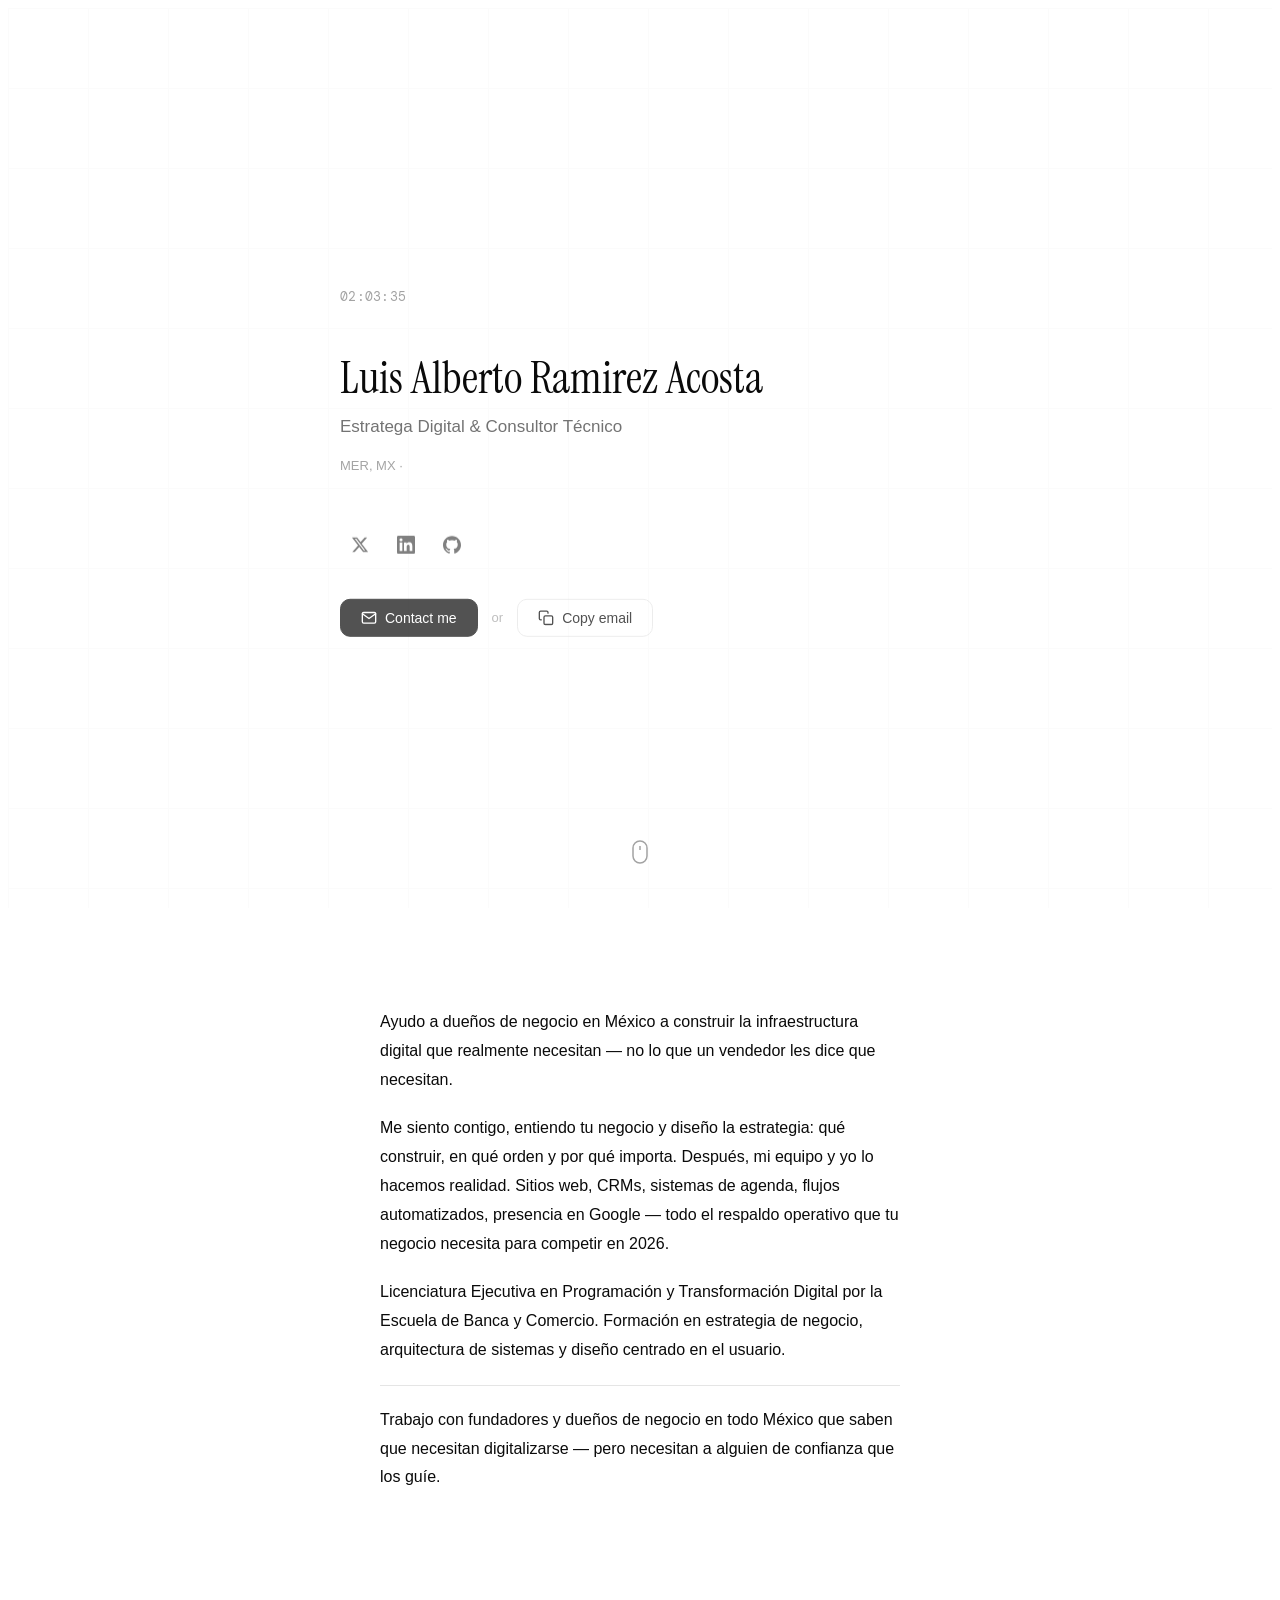
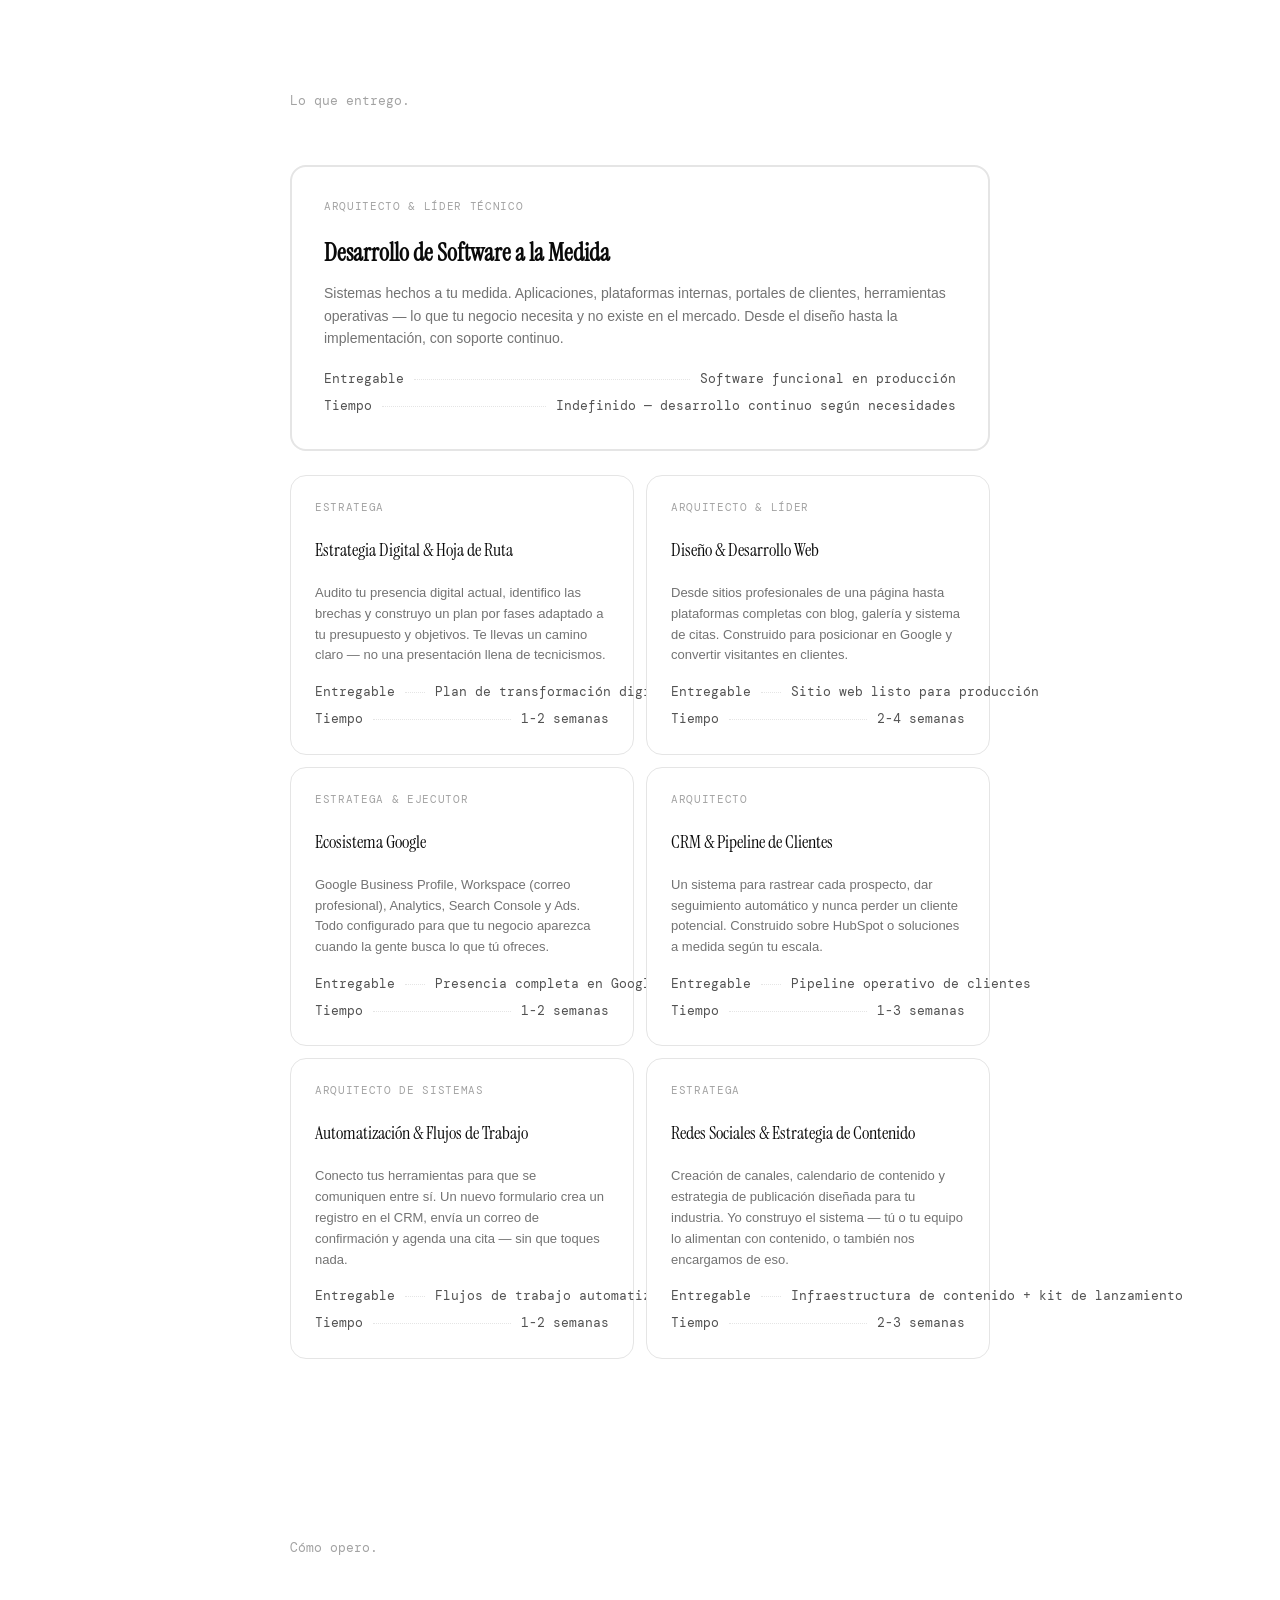
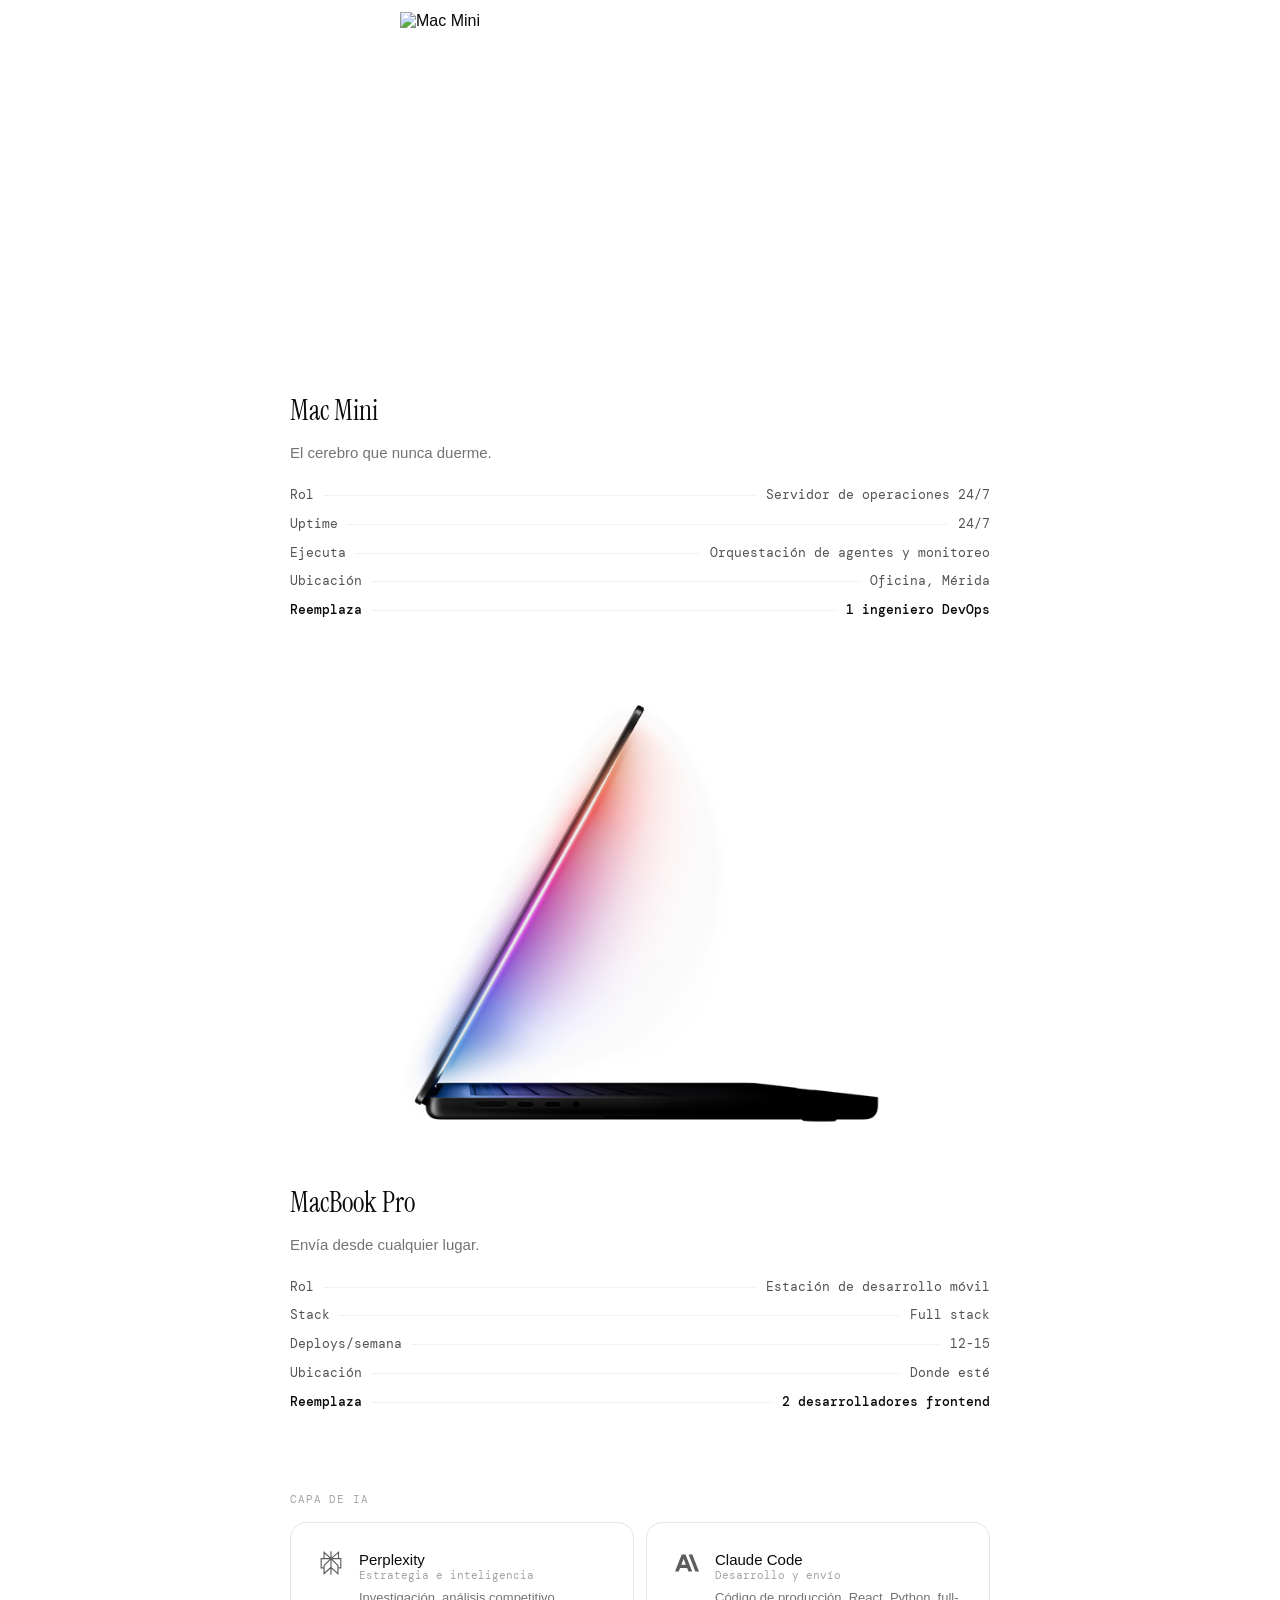
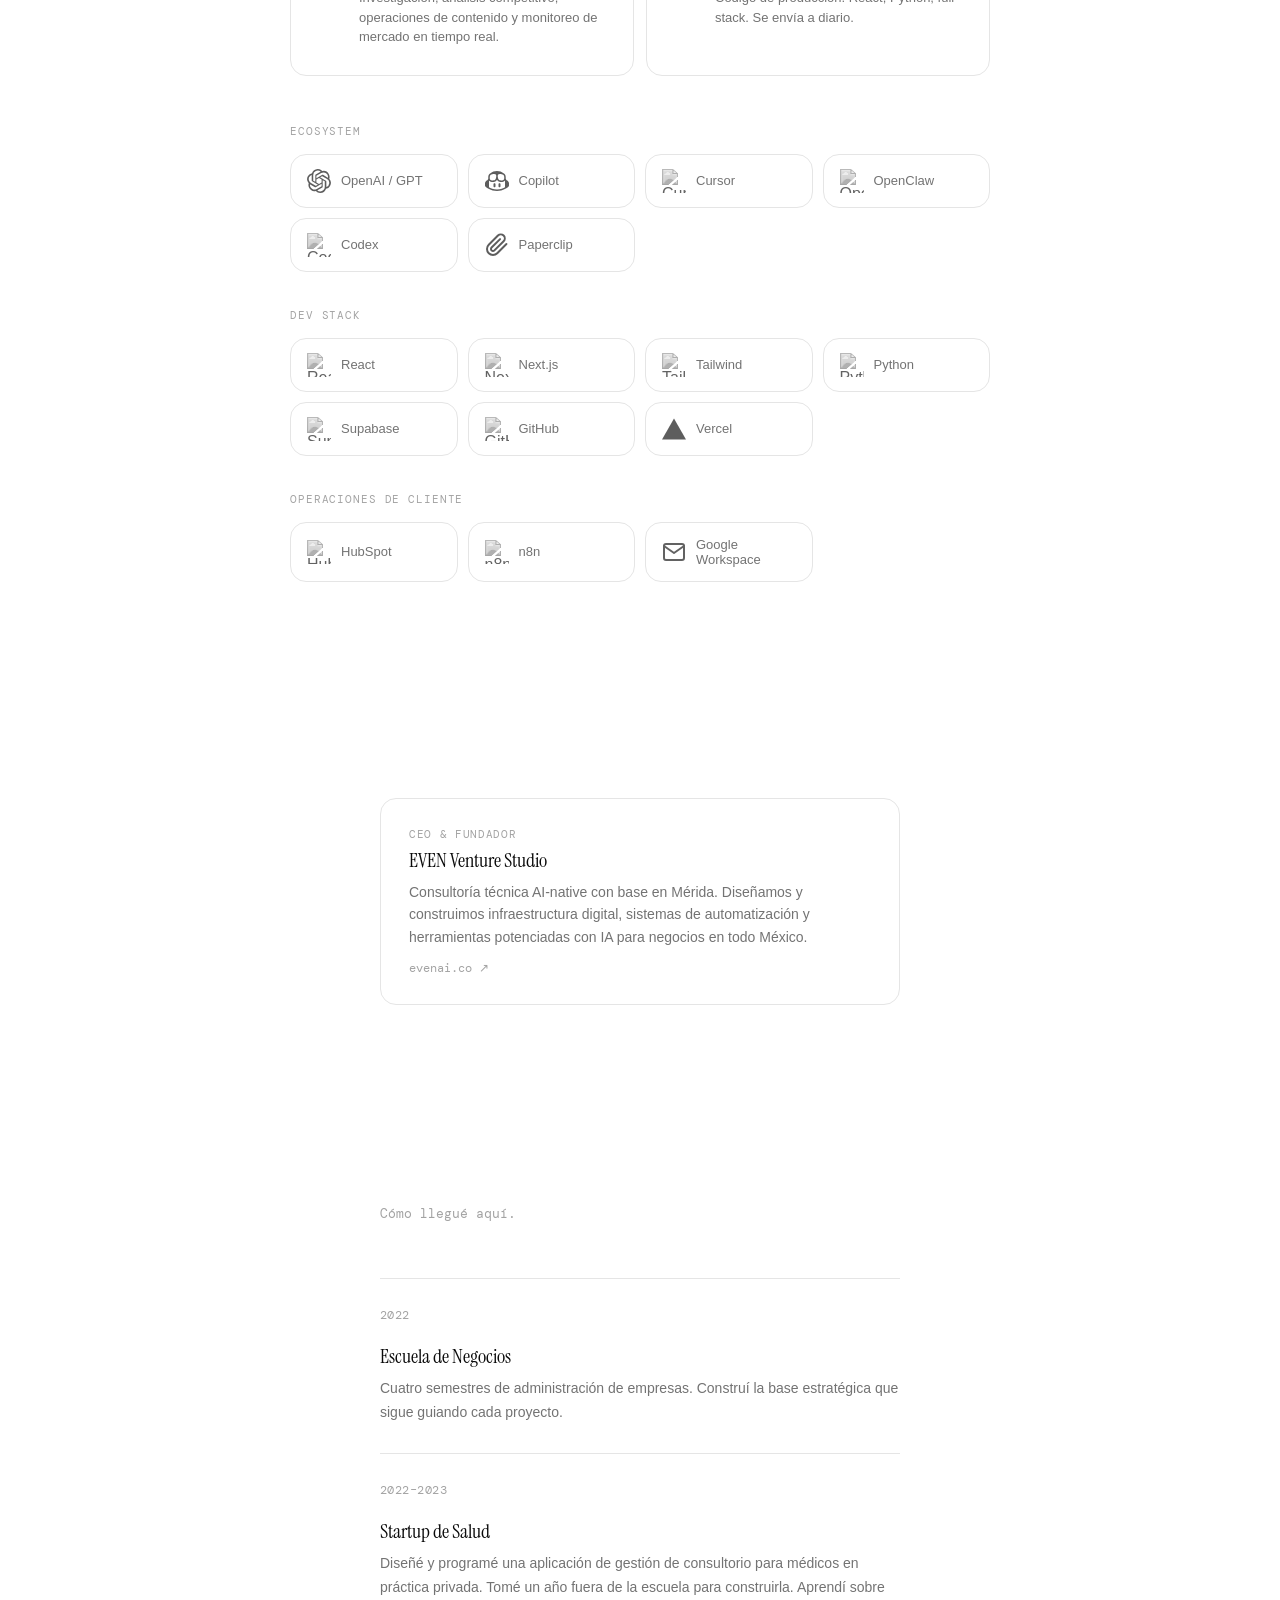
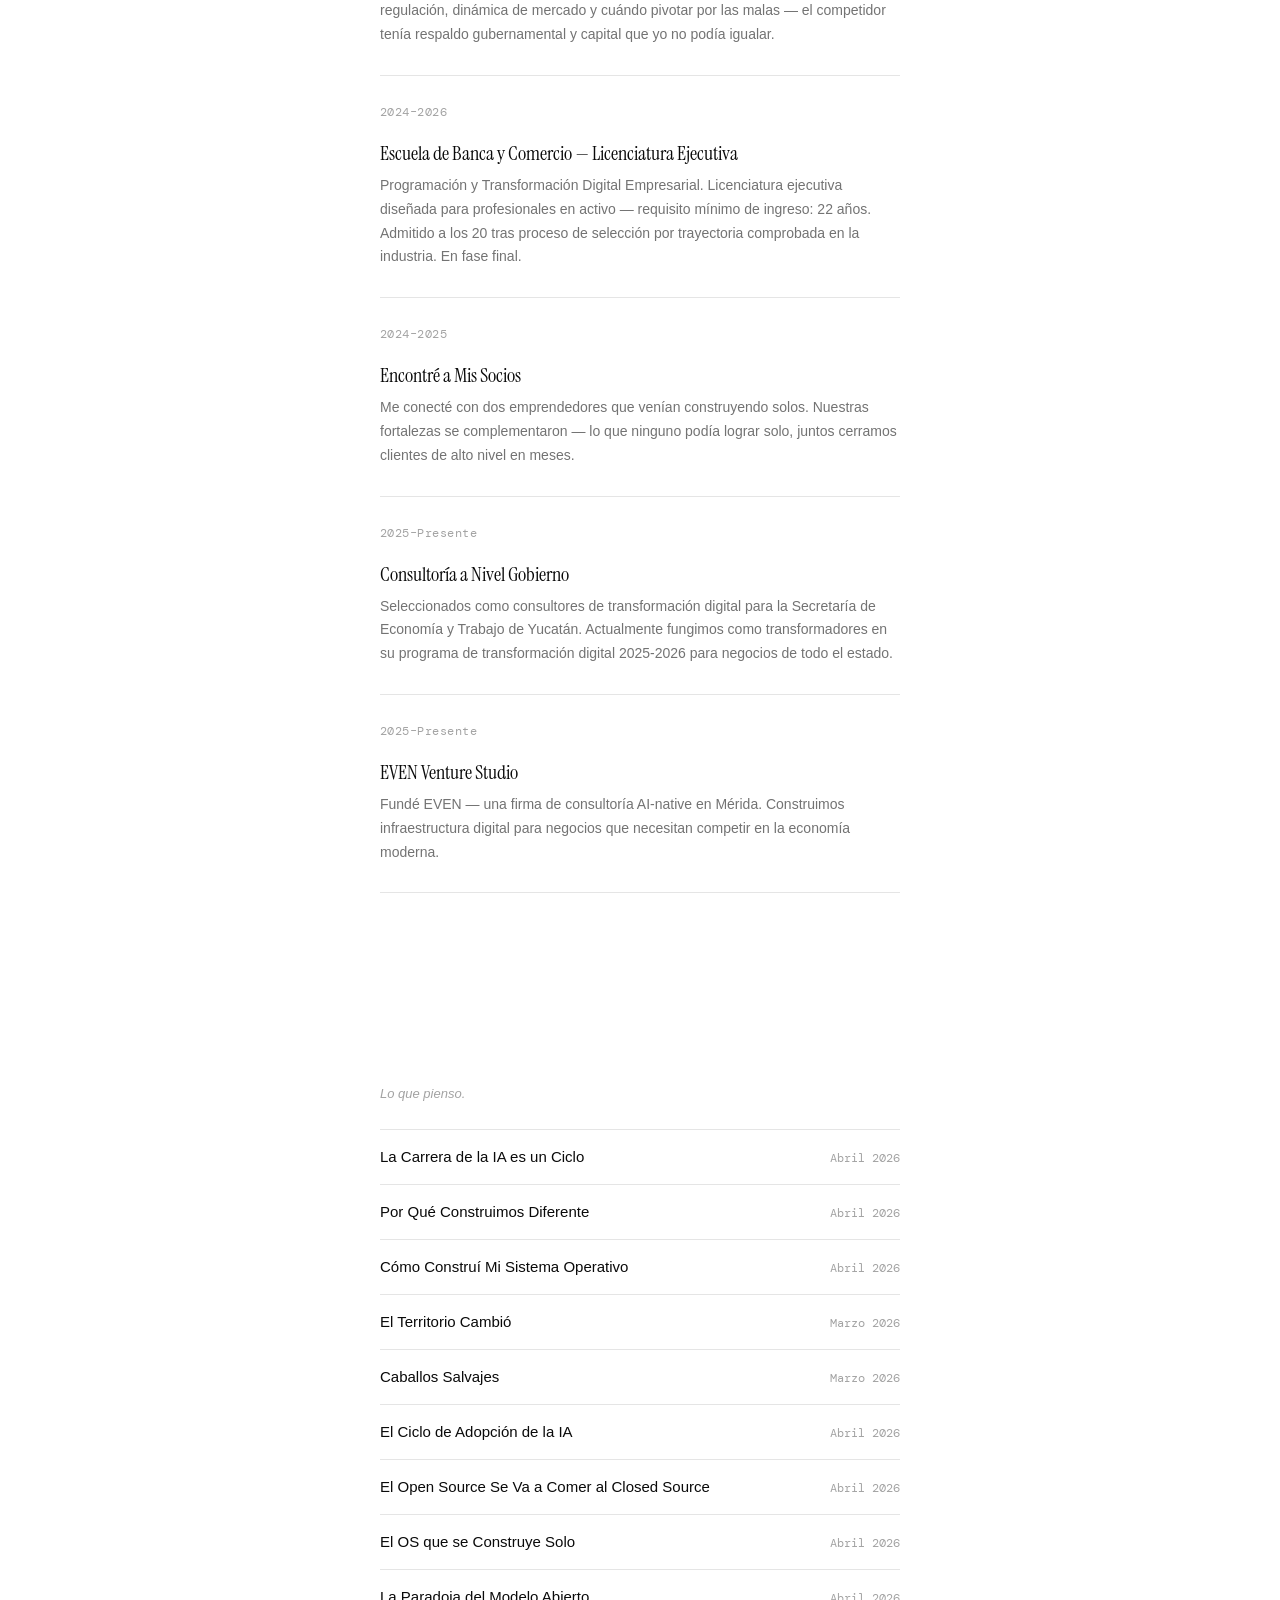
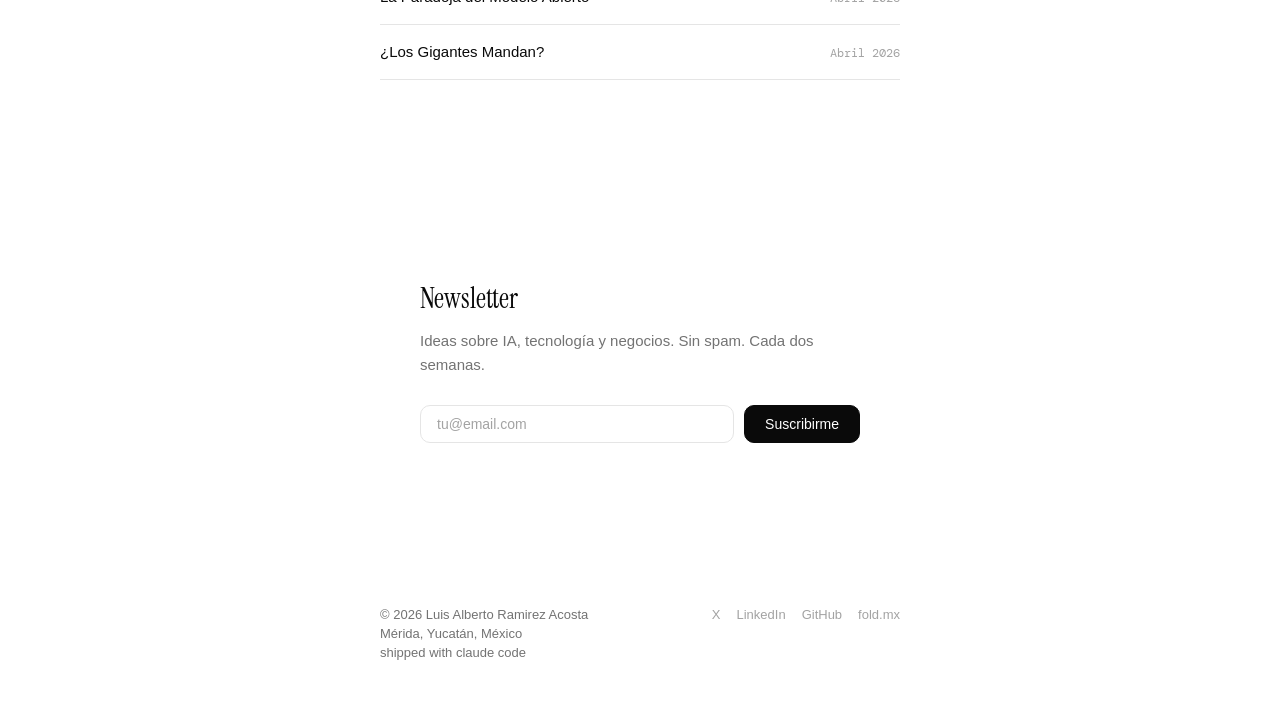
==== commit f9a2b0aa: "rewrite: Spanish copy, add Servicios + Trayectoria sections - Switch site language to Spanish (lang=" ====
--- a/index.html
+++ b/index.html
@@ -11,14 +11,14 @@
   </script>
   <meta charset="UTF-8">
   <meta name="viewport" content="width=device-width, initial-scale=1.0">
-  <title>Luis Alberto Ramirez Acosta — Fractional CTO</title>
-  <meta name="description" content="Fractional CTO y AI-native builder en Mérida, México. Fundador de EVEN Venture Studio.">
+  <title>Luis Alberto Ramirez Acosta — Estratega Digital & Consultor Técnico</title>
+  <meta name="description" content="Estratega digital que ayuda a dueños de negocio en México a construir la infraestructura que necesitan para competir. Estrategia, sitios web, automatización, presencia en Google y sistemas potenciados con IA.">
   <link rel="canonical" href="https://luisracosta.com/">
   <link rel="alternate" hreflang="es" href="https://luisracosta.com/">
   <link rel="alternate" hreflang="x-default" href="https://luisracosta.com/">
   <meta name="robots" content="index, follow">
-  <meta property="og:title" content="Luis Alberto Ramirez Acosta — Fractional CTO">
-  <meta property="og:description" content="Fractional CTO y AI-native builder en Mérida, México. Fundador de EVEN Venture Studio.">
+  <meta property="og:title" content="Luis Alberto Ramirez Acosta">
+  <meta property="og:description" content="Estratega digital y consultor técnico en México. Ayudo a dueños de negocio a digitalizarse — de la forma correcta.">
   <meta property="og:url" content="https://luisracosta.com/">
   <meta property="og:type" content="website">
   <meta property="og:locale" content="es_MX">
@@ -30,7 +30,7 @@
   <meta name="twitter:card" content="summary_large_image">
   <meta name="twitter:site" content="@luisracosta_">
   <meta name="twitter:title" content="Luis Alberto Ramirez Acosta">
-  <meta name="twitter:description" content="Fractional CTO. AI-native builder. Mérida, México.">
+  <meta name="twitter:description" content="Estratega digital y consultor técnico en México. Ayudo a dueños de negocio a digitalizarse — de la forma correcta.">
   <meta name="twitter:image" content="https://luisracosta.com/images/og-image.png">
 
   <!-- Fonts -->
@@ -50,7 +50,7 @@
     "@id": "https://luisracosta.com/#person",
     "name": "Luis Alberto Ramirez Acosta",
     "url": "https://luisracosta.com",
-    "jobTitle": "Fractional CTO",
+    "jobTitle": "Estratega Digital & Consultor Técnico",
     "worksFor": {"@type": "Organization", "name": "EVEN Venture Studio", "url": "https://evenai.co"},
     "address": {"@type": "PostalAddress", "addressLocality": "Mérida", "addressRegion": "Yucatán", "addressCountry": "MX"},
     "email": "contacto@luisracosta.com",
@@ -81,10 +81,11 @@
       <span class="nav-name">Luis Ramirez</span>
       <div class="nav-links">
         <a href="#about" class="nav-link" data-section="about">About</a>
+        <a href="#servicios" class="nav-link" data-section="servicios">Servicios</a>
         <a href="#setup" class="nav-link" data-section="setup">Setup</a>
-        <a href="#work" class="nav-link" data-section="work">Work</a>
-        <a href="#writing" class="nav-link" data-section="writing">Writing</a>
-        <a href="#newsletter" class="nav-link" data-section="newsletter">Newsletter</a>
+        <a href="#work" class="nav-link" data-section="work">Trabajo</a>
+        <a href="#trayectoria" class="nav-link" data-section="trayectoria">Trayectoria</a>
+        <a href="#writing" class="nav-link" data-section="writing">Escritos</a>
       </div>
       <div class="nav-right-group">
         <button id="nav-hamburger" class="nav-hamburger" aria-label="Open menu">
@@ -98,10 +99,11 @@
     </div>
     <div class="nav-panel" id="nav-panel">
       <a href="#about" class="nav-link" data-section="about">About</a>
+      <a href="#servicios" class="nav-link" data-section="servicios">Servicios</a>
       <a href="#setup" class="nav-link" data-section="setup">Setup</a>
-      <a href="#work" class="nav-link" data-section="work">Work</a>
-      <a href="#writing" class="nav-link" data-section="writing">Writing</a>
-      <a href="#newsletter" class="nav-link" data-section="newsletter">Newsletter</a>
+      <a href="#work" class="nav-link" data-section="work">Trabajo</a>
+      <a href="#trayectoria" class="nav-link" data-section="trayectoria">Trayectoria</a>
+      <a href="#writing" class="nav-link" data-section="writing">Escritos</a>
     </div>
   </nav>
 
@@ -116,7 +118,7 @@
       <div class="col-hero">
         <div id="clock" class="clock hero-anim" aria-live="polite"></div>
         <h1 class="name hero-anim">Luis Alberto Ramirez Acosta</h1>
-        <p class="tagline hero-anim">Fractional CTO · AI-Native Builder</p>
+        <p class="tagline hero-anim">Estratega Digital & Consultor Técnico</p>
         <p class="location hero-anim">MER, MX · <span id="coordinates" class="mono"></span></p>
         <div class="social-bar hero-anim">
           <a href="https://x.com/luisracosta_" target="_blank" rel="noopener noreferrer" class="social-icon" aria-label="X">
@@ -151,9 +153,92 @@
       <div class="col-md">
         <span class="section-label">About</span>
         <div class="about-text">
-          <p data-animate>I build the technical infrastructure that lets a 3-person company operate like a 15-person one. CRMs, booking systems, client pipelines, automated workflows — the back-office that actually runs.</p>
-          <p data-animate>CEO and Founder of <a href="https://evenai.co" target="_blank" rel="noopener noreferrer">EVEN Venture Studio</a> in Mérida. Studying Programación y Transformación Digital at EBC. Background in Design Thinking and Human-Centered System Design.</p>
-          <p class="about-cta" data-animate>I work with founders and business owners in México who need technical leadership without hiring a full team.</p>
+          <p data-animate>Ayudo a dueños de negocio en México a construir la infraestructura digital que realmente necesitan — no lo que un vendedor les dice que necesitan.</p>
+          <p data-animate>Me siento contigo, entiendo tu negocio y diseño la estrategia: qué construir, en qué orden y por qué importa. Después, mi equipo y yo lo hacemos realidad. Sitios web, CRMs, sistemas de agenda, flujos automatizados, presencia en Google — todo el respaldo operativo que tu negocio necesita para competir en 2026.</p>
+          <p data-animate>Licenciatura Ejecutiva en Programación y Transformación Digital por la Escuela de Banca y Comercio. Formación en estrategia de negocio, arquitectura de sistemas y diseño centrado en el usuario.</p>
+          <p class="about-cta" data-animate>Trabajo con fundadores y dueños de negocio en todo México que saben que necesitan digitalizarse — pero necesitan a alguien de confianza que los guíe.</p>
+        </div>
+      </div>
+    </section>
+
+    <!-- ===== SERVICIOS ===== -->
+    <section id="servicios" class="section section-servicios">
+      <div class="col-wide">
+        <span class="section-label">Servicios</span>
+        <p class="setup-intro" data-animate>Lo que entrego.</p>
+
+        <!-- Featured service -->
+        <div class="service-card-featured card" data-animate>
+          <div class="work-role">Arquitecto & Líder Técnico</div>
+          <h3 class="work-title">Desarrollo de Software a la Medida</h3>
+          <p class="work-desc">Sistemas hechos a tu medida. Aplicaciones, plataformas internas, portales de clientes, herramientas operativas — lo que tu negocio necesita y no existe en el mercado. Desde el diseño hasta la implementación, con soporte continuo.</p>
+          <div class="service-meta">
+            <div class="spec-row"><span class="spec-key">Entregable</span><span class="spec-dots"></span><span class="spec-val">Software funcional en producción</span></div>
+            <div class="spec-row"><span class="spec-key">Tiempo</span><span class="spec-dots"></span><span class="spec-val">Indefinido — desarrollo continuo según necesidades</span></div>
+          </div>
+        </div>
+
+        <!-- Service grid -->
+        <div class="service-grid">
+          <div class="service-card card" data-animate>
+            <div class="work-role">Estratega</div>
+            <h3 class="service-title">Estrategia Digital & Hoja de Ruta</h3>
+            <p class="service-desc">Audito tu presencia digital actual, identifico las brechas y construyo un plan por fases adaptado a tu presupuesto y objetivos. Te llevas un camino claro — no una presentación llena de tecnicismos.</p>
+            <div class="service-meta">
+              <div class="spec-row"><span class="spec-key">Entregable</span><span class="spec-dots"></span><span class="spec-val">Plan de transformación digital personalizado</span></div>
+              <div class="spec-row"><span class="spec-key">Tiempo</span><span class="spec-dots"></span><span class="spec-val">1-2 semanas</span></div>
+            </div>
+          </div>
+
+          <div class="service-card card" data-animate>
+            <div class="work-role">Arquitecto & Líder</div>
+            <h3 class="service-title">Diseño & Desarrollo Web</h3>
+            <p class="service-desc">Desde sitios profesionales de una página hasta plataformas completas con blog, galería y sistema de citas. Construido para posicionar en Google y convertir visitantes en clientes.</p>
+            <div class="service-meta">
+              <div class="spec-row"><span class="spec-key">Entregable</span><span class="spec-dots"></span><span class="spec-val">Sitio web listo para producción</span></div>
+              <div class="spec-row"><span class="spec-key">Tiempo</span><span class="spec-dots"></span><span class="spec-val">2-4 semanas</span></div>
+            </div>
+          </div>
+
+          <div class="service-card card" data-animate>
+            <div class="work-role">Estratega & Ejecutor</div>
+            <h3 class="service-title">Ecosistema Google</h3>
+            <p class="service-desc">Google Business Profile, Workspace (correo profesional), Analytics, Search Console y Ads. Todo configurado para que tu negocio aparezca cuando la gente busca lo que tú ofreces.</p>
+            <div class="service-meta">
+              <div class="spec-row"><span class="spec-key">Entregable</span><span class="spec-dots"></span><span class="spec-val">Presencia completa en Google</span></div>
+              <div class="spec-row"><span class="spec-key">Tiempo</span><span class="spec-dots"></span><span class="spec-val">1-2 semanas</span></div>
+            </div>
+          </div>
+
+          <div class="service-card card" data-animate>
+            <div class="work-role">Arquitecto</div>
+            <h3 class="service-title">CRM & Pipeline de Clientes</h3>
+            <p class="service-desc">Un sistema para rastrear cada prospecto, dar seguimiento automático y nunca perder un cliente potencial. Construido sobre HubSpot o soluciones a medida según tu escala.</p>
+            <div class="service-meta">
+              <div class="spec-row"><span class="spec-key">Entregable</span><span class="spec-dots"></span><span class="spec-val">Pipeline operativo de clientes</span></div>
+              <div class="spec-row"><span class="spec-key">Tiempo</span><span class="spec-dots"></span><span class="spec-val">1-3 semanas</span></div>
+            </div>
+          </div>
+
+          <div class="service-card card" data-animate>
+            <div class="work-role">Arquitecto de Sistemas</div>
+            <h3 class="service-title">Automatización & Flujos de Trabajo</h3>
+            <p class="service-desc">Conecto tus herramientas para que se comuniquen entre sí. Un nuevo formulario crea un registro en el CRM, envía un correo de confirmación y agenda una cita — sin que toques nada.</p>
+            <div class="service-meta">
+              <div class="spec-row"><span class="spec-key">Entregable</span><span class="spec-dots"></span><span class="spec-val">Flujos de trabajo automatizados</span></div>
+              <div class="spec-row"><span class="spec-key">Tiempo</span><span class="spec-dots"></span><span class="spec-val">1-2 semanas</span></div>
+            </div>
+          </div>
+
+          <div class="service-card card" data-animate>
+            <div class="work-role">Estratega</div>
+            <h3 class="service-title">Redes Sociales & Estrategia de Contenido</h3>
+            <p class="service-desc">Creación de canales, calendario de contenido y estrategia de publicación diseñada para tu industria. Yo construyo el sistema — tú o tu equipo lo alimentan con contenido, o también nos encargamos de eso.</p>
+            <div class="service-meta">
+              <div class="spec-row"><span class="spec-key">Entregable</span><span class="spec-dots"></span><span class="spec-val">Infraestructura de contenido + kit de lanzamiento</span></div>
+              <div class="spec-row"><span class="spec-key">Tiempo</span><span class="spec-dots"></span><span class="spec-val">2-3 semanas</span></div>
+            </div>
+          </div>
         </div>
       </div>
     </section>
@@ -162,7 +247,7 @@
     <section id="setup" class="section section-setup">
       <div class="col-wide">
         <span class="section-label">Setup</span>
-        <p class="setup-intro" data-animate>How I operate.</p>
+        <p class="setup-intro" data-animate>Cómo opero.</p>
 
         <!-- Mac Mini -->
         <div class="hw-showcase" id="hw-mini">
@@ -171,13 +256,13 @@
           </div>
           <div class="hw-info">
             <h3 class="hw-name" data-animate>Mac Mini</h3>
-            <p class="hw-tagline" data-animate>The brain that never sleeps.</p>
+            <p class="hw-tagline" data-animate>El cerebro que nunca duerme.</p>
             <div class="hw-specs" data-animate>
-              <div class="spec-row"><span class="spec-key">Role</span><span class="spec-dots"></span><span class="spec-val">Always-on server</span></div>
+              <div class="spec-row"><span class="spec-key">Rol</span><span class="spec-dots"></span><span class="spec-val">Servidor de operaciones 24/7</span></div>
               <div class="spec-row"><span class="spec-key">Uptime</span><span class="spec-dots"></span><span class="spec-val">24/7</span></div>
-              <div class="spec-row"><span class="spec-key">Runs</span><span class="spec-dots"></span><span class="spec-val">Agent orchestration</span></div>
-              <div class="spec-row"><span class="spec-key">Location</span><span class="spec-dots"></span><span class="spec-val">Office, Mérida</span></div>
-              <div class="spec-row spec-highlight"><span class="spec-key">Replaces</span><span class="spec-dots"></span><span class="spec-val">1 DevOps engineer</span></div>
+              <div class="spec-row"><span class="spec-key">Ejecuta</span><span class="spec-dots"></span><span class="spec-val">Orquestación de agentes y monitoreo</span></div>
+              <div class="spec-row"><span class="spec-key">Ubicación</span><span class="spec-dots"></span><span class="spec-val">Oficina, Mérida</span></div>
+              <div class="spec-row spec-highlight"><span class="spec-key">Reemplaza</span><span class="spec-dots"></span><span class="spec-val">1 ingeniero DevOps</span></div>
             </div>
           </div>
         </div>
@@ -189,34 +274,34 @@
           </div>
           <div class="hw-info">
             <h3 class="hw-name" data-animate>MacBook Pro</h3>
-            <p class="hw-tagline" data-animate>Ships from anywhere.</p>
+            <p class="hw-tagline" data-animate>Envía desde cualquier lugar.</p>
             <div class="hw-specs" data-animate>
-              <div class="spec-row"><span class="spec-key">Role</span><span class="spec-dots"></span><span class="spec-val">Mobile development station</span></div>
+              <div class="spec-row"><span class="spec-key">Rol</span><span class="spec-dots"></span><span class="spec-val">Estación de desarrollo móvil</span></div>
               <div class="spec-row"><span class="spec-key">Stack</span><span class="spec-dots"></span><span class="spec-val">Full stack</span></div>
-              <div class="spec-row"><span class="spec-key">Deploys/week</span><span class="spec-dots"></span><span class="spec-val">12-15</span></div>
-              <div class="spec-row"><span class="spec-key">Location</span><span class="spec-dots"></span><span class="spec-val">Wherever I am</span></div>
-              <div class="spec-row spec-highlight"><span class="spec-key">Replaces</span><span class="spec-dots"></span><span class="spec-val">2 frontend developers</span></div>
+              <div class="spec-row"><span class="spec-key">Deploys/semana</span><span class="spec-dots"></span><span class="spec-val">12-15</span></div>
+              <div class="spec-row"><span class="spec-key">Ubicación</span><span class="spec-dots"></span><span class="spec-val">Donde esté</span></div>
+              <div class="spec-row spec-highlight"><span class="spec-key">Reemplaza</span><span class="spec-dots"></span><span class="spec-val">2 desarrolladores frontend</span></div>
             </div>
           </div>
         </div>
 
         <!-- AI Layer — Primary -->
-        <div class="subsection-label" data-animate>AI Layer</div>
+        <div class="subsection-label" data-animate>Capa de IA</div>
         <div class="ai-primary-grid">
           <div class="ai-card card ai-card-primary" data-animate>
             <img src="images/perplexity-logo.svg" alt="Perplexity" class="logo-icon logo-32" loading="lazy">
             <div class="ai-body">
               <div class="ai-name">Perplexity</div>
-              <div class="ai-role">Strategy &amp; intelligence</div>
-              <div class="ai-desc">Research, content, operations, scheduled monitoring.</div>
+              <div class="ai-role">Estrategia e inteligencia</div>
+              <div class="ai-desc">Investigación, análisis competitivo, operaciones de contenido y monitoreo de mercado en tiempo real.</div>
             </div>
           </div>
           <div class="ai-card card ai-card-primary" data-animate>
             <img src="images/claude-logo.svg" alt="Claude Code" class="logo-icon logo-32" loading="lazy">
             <div class="ai-body">
               <div class="ai-name">Claude Code</div>
-              <div class="ai-role">Development &amp; shipping</div>
-              <div class="ai-desc">Production code. React, Python, full-stack. Ships daily.</div>
+              <div class="ai-role">Desarrollo y envío</div>
+              <div class="ai-desc">Código de producción. React, Python, full-stack. Se envía a diario.</div>
             </div>
           </div>
         </div>
@@ -284,7 +369,7 @@
         </div>
 
         <!-- Client Ops -->
-        <div class="subsection-label" data-animate>Client Ops</div>
+        <div class="subsection-label" data-animate>Operaciones de Cliente</div>
         <div class="logo-grid logo-grid-4">
           <div class="logo-card card" data-animate>
             <img src="images/hubspot-logo.svg" alt="HubSpot" class="logo-icon logo-32" loading="lazy">
@@ -305,14 +390,60 @@
     <!-- ===== WORK ===== -->
     <section id="work" class="section">
       <div class="col-md">
-        <span class="section-label">Work</span>
+        <span class="section-label">Trabajo</span>
         <div class="work-cards">
           <a href="https://evenai.co" target="_blank" rel="noopener noreferrer" class="work-card card" data-animate>
-            <div class="work-role">CEO &amp; Founder</div>
+            <div class="work-role">CEO & Fundador</div>
             <div class="work-title">EVEN Venture Studio</div>
-            <div class="work-desc">AI-native technical consulting in Mérida. Digital infrastructure, automation, and AI systems for businesses.</div>
+            <div class="work-desc">Consultoría técnica AI-native con base en Mérida. Diseñamos y construimos infraestructura digital, sistemas de automatización y herramientas potenciadas con IA para negocios en todo México.</div>
             <div class="work-indicator">evenai.co &#8599;</div>
           </a>
+        </div>
+      </div>
+    </section>
+
+    <!-- ===== TRAYECTORIA ===== -->
+    <section id="trayectoria" class="section section-trayectoria">
+      <div class="col-md">
+        <span class="section-label">Trayectoria</span>
+        <p class="setup-intro" data-animate>Cómo llegué aquí.</p>
+
+        <div class="timeline">
+          <div class="timeline-entry" data-animate>
+            <div class="timeline-period">2022</div>
+            <h3 class="timeline-title">Escuela de Negocios</h3>
+            <p class="timeline-desc">Cuatro semestres de administración de empresas. Construí la base estratégica que sigue guiando cada proyecto.</p>
+          </div>
+
+          <div class="timeline-entry" data-animate>
+            <div class="timeline-period">2022–2023</div>
+            <h3 class="timeline-title">Startup de Salud</h3>
+            <p class="timeline-desc">Diseñé y programé una aplicación de gestión de consultorio para médicos en práctica privada. Tomé un año fuera de la escuela para construirla. Aprendí sobre regulación, dinámica de mercado y cuándo pivotar por las malas — el competidor tenía respaldo gubernamental y capital que yo no podía igualar.</p>
+          </div>
+
+          <div class="timeline-entry" data-animate>
+            <div class="timeline-period">2024–2026</div>
+            <h3 class="timeline-title">Escuela de Banca y Comercio — Licenciatura Ejecutiva</h3>
+            <p class="timeline-desc">Programación y Transformación Digital Empresarial. Licenciatura ejecutiva diseñada para profesionales en activo — requisito mínimo de ingreso: 22 años. Admitido a los 20 tras proceso de selección por trayectoria comprobada en la industria. En fase final.</p>
+          </div>
+
+          <div class="timeline-entry" data-animate>
+            <div class="timeline-period">2024–2025</div>
+            <h3 class="timeline-title">Encontré a Mis Socios</h3>
+            <p class="timeline-desc">Me conecté con dos emprendedores que venían construyendo solos. Nuestras fortalezas se complementaron — lo que ninguno podía lograr solo, juntos cerramos clientes de alto nivel en meses.</p>
+          </div>
+
+          <div class="timeline-entry" data-animate>
+            <div class="timeline-period">2025–Presente</div>
+            <h3 class="timeline-title">Consultoría a Nivel Gobierno</h3>
+            <p class="timeline-desc">Seleccionados como consultores de transformación digital para la Secretaría de Economía y Trabajo de Yucatán. Actualmente fungimos como transformadores en su programa de transformación digital 2025-2026 para negocios de todo el estado.</p>
+          </div>
+
+          <div class="timeline-entry" data-animate>
+            <div class="timeline-period">2025–Presente</div>
+            <h3 class="timeline-title">EVEN Venture Studio</h3>
+            <p class="timeline-desc">Fundé EVEN — una firma de consultoría AI-native en Mérida. Construimos infraestructura digital para negocios que necesitan competir en la economía moderna.</p>
+          </div>
         </div>
       </div>
     </section>
@@ -320,8 +451,8 @@
     <!-- ===== WRITING ===== -->
     <section id="writing" class="section">
       <div class="col-md">
-        <span class="section-label">Writing</span>
-        <p class="writing-note" data-animate>Written in Spanish.</p>
+        <span class="section-label">Escritos</span>
+        <p class="writing-note" data-animate>Lo que pienso.</p>
         <ol class="article-list" reversed>
           <li class="article-item" data-animate>
             <a href="/la-carrera-de-la-ia-es-un-ciclo.html" class="article-link">
--- a/style.css
+++ b/style.css
@@ -338,6 +338,100 @@
 .logo-card:hover .logo-name { color: var(--text); }
 
 /* ============================================
+   SERVICIOS
+   ============================================ */
+
+.section-servicios { min-height: auto; align-items: flex-start; padding: 100px 0 80px; }
+
+.service-card-featured {
+  padding: 32px;
+  margin-bottom: 24px;
+  border: 2px solid var(--border);
+}
+.service-card-featured .work-title {
+  font-size: 24px;
+}
+.service-card-featured .service-meta {
+  margin-top: 20px;
+}
+
+.service-grid {
+  display: grid;
+  grid-template-columns: repeat(2, 1fr);
+  gap: 12px;
+}
+
+.service-card {
+  padding: 24px;
+  display: flex;
+  flex-direction: column;
+}
+.service-title {
+  font-family: var(--font-display);
+  font-size: 18px;
+  font-weight: 400;
+  color: var(--text);
+  margin-bottom: 8px;
+}
+.service-desc {
+  font-family: var(--font-body);
+  font-size: 13px;
+  line-height: 1.6;
+  color: var(--text-muted);
+  margin-bottom: 16px;
+  flex: 1;
+}
+.service-meta {
+  display: flex;
+  flex-direction: column;
+  gap: 6px;
+}
+.service-meta .spec-val {
+  white-space: normal;
+  text-align: right;
+}
+
+/* ============================================
+   TRAYECTORIA
+   ============================================ */
+
+.section-trayectoria { min-height: auto; align-items: flex-start; padding: 100px 0 80px; }
+
+.timeline {
+  display: flex;
+  flex-direction: column;
+  gap: 0;
+}
+.timeline-entry {
+  padding: 28px 0;
+  border-bottom: 1px solid var(--border);
+}
+.timeline-entry:first-child {
+  border-top: 1px solid var(--border);
+}
+.timeline-period {
+  font-family: var(--font-mono);
+  font-size: 12px;
+  color: var(--text-faint);
+  letter-spacing: 0.04em;
+  margin-bottom: 8px;
+}
+.timeline-title {
+  font-family: var(--font-display);
+  font-size: 20px;
+  font-weight: 400;
+  color: var(--text);
+  margin-bottom: 8px;
+}
+.timeline-desc {
+  font-family: var(--font-body);
+  font-size: 14px;
+  line-height: 1.7;
+  color: var(--text-muted);
+  margin: 0;
+}
+
+/* ============================================
    WORK
    ============================================ */
 
@@ -422,6 +516,15 @@
 .hw-image[data-animate] { opacity: 0; transform: scale(0.95) translateY(30px); }
 .hw-name[data-animate], .hw-tagline[data-animate], .hw-specs[data-animate] { opacity: 0; transform: translateX(20px); }
 .setup-intro[data-animate] { opacity: 0; transform: translateY(20px); }
+
+/* Servicios: fade up */
+#servicios .setup-intro[data-animate] { opacity: 0; transform: translateY(20px); }
+.service-card-featured[data-animate] { opacity: 0; transform: translateY(24px); }
+.service-card[data-animate] { opacity: 0; transform: translateY(20px) scale(0.97); }
+
+/* Trayectoria: fade up */
+#trayectoria .setup-intro[data-animate] { opacity: 0; transform: translateY(20px); }
+.timeline-entry[data-animate] { opacity: 0; transform: translateY(20px); }
 
 /* Setup grids: pop in */
 .logo-card[data-animate], .ai-card[data-animate] { opacity: 0; transform: translateY(20px) scale(0.97); }
@@ -513,6 +616,7 @@
 
 @media (min-width: 769px) and (max-width: 1024px) {
   .logo-grid-4 { grid-template-columns: repeat(3, 1fr); }
+  .service-grid { grid-template-columns: repeat(2, 1fr); }
 }
 
 @media (min-width: 1025px) {
@@ -545,6 +649,13 @@
   }
 
   .section-setup { padding: 64px 0; }
+  .section-servicios { padding: 64px 0; }
+  .section-trayectoria { padding: 64px 0; }
+
+  /* Servicios: single column on mobile */
+  .service-grid { grid-template-columns: 1fr; }
+  .service-card-featured { padding: 24px; }
+  .service-card-featured .work-title { font-size: 20px; }
 
   /* Hero: keep full height for impact */
   .hero {
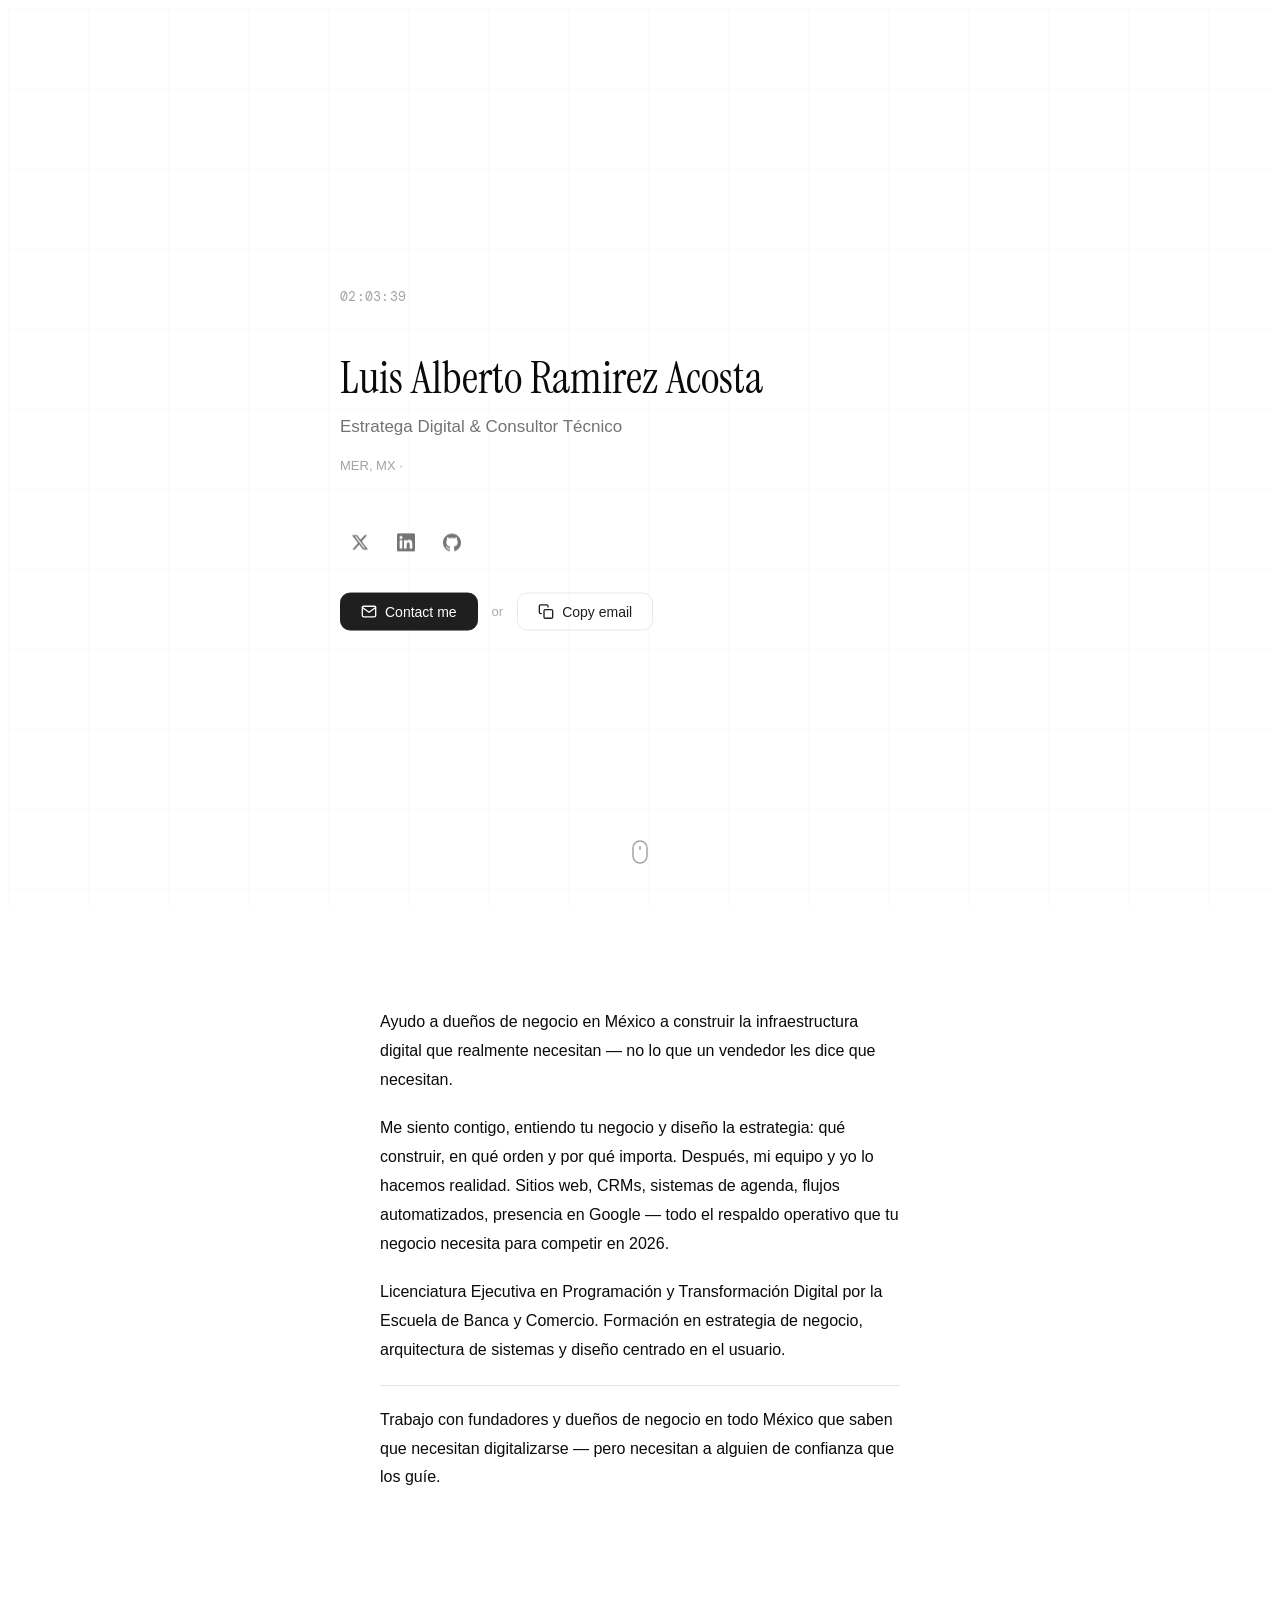
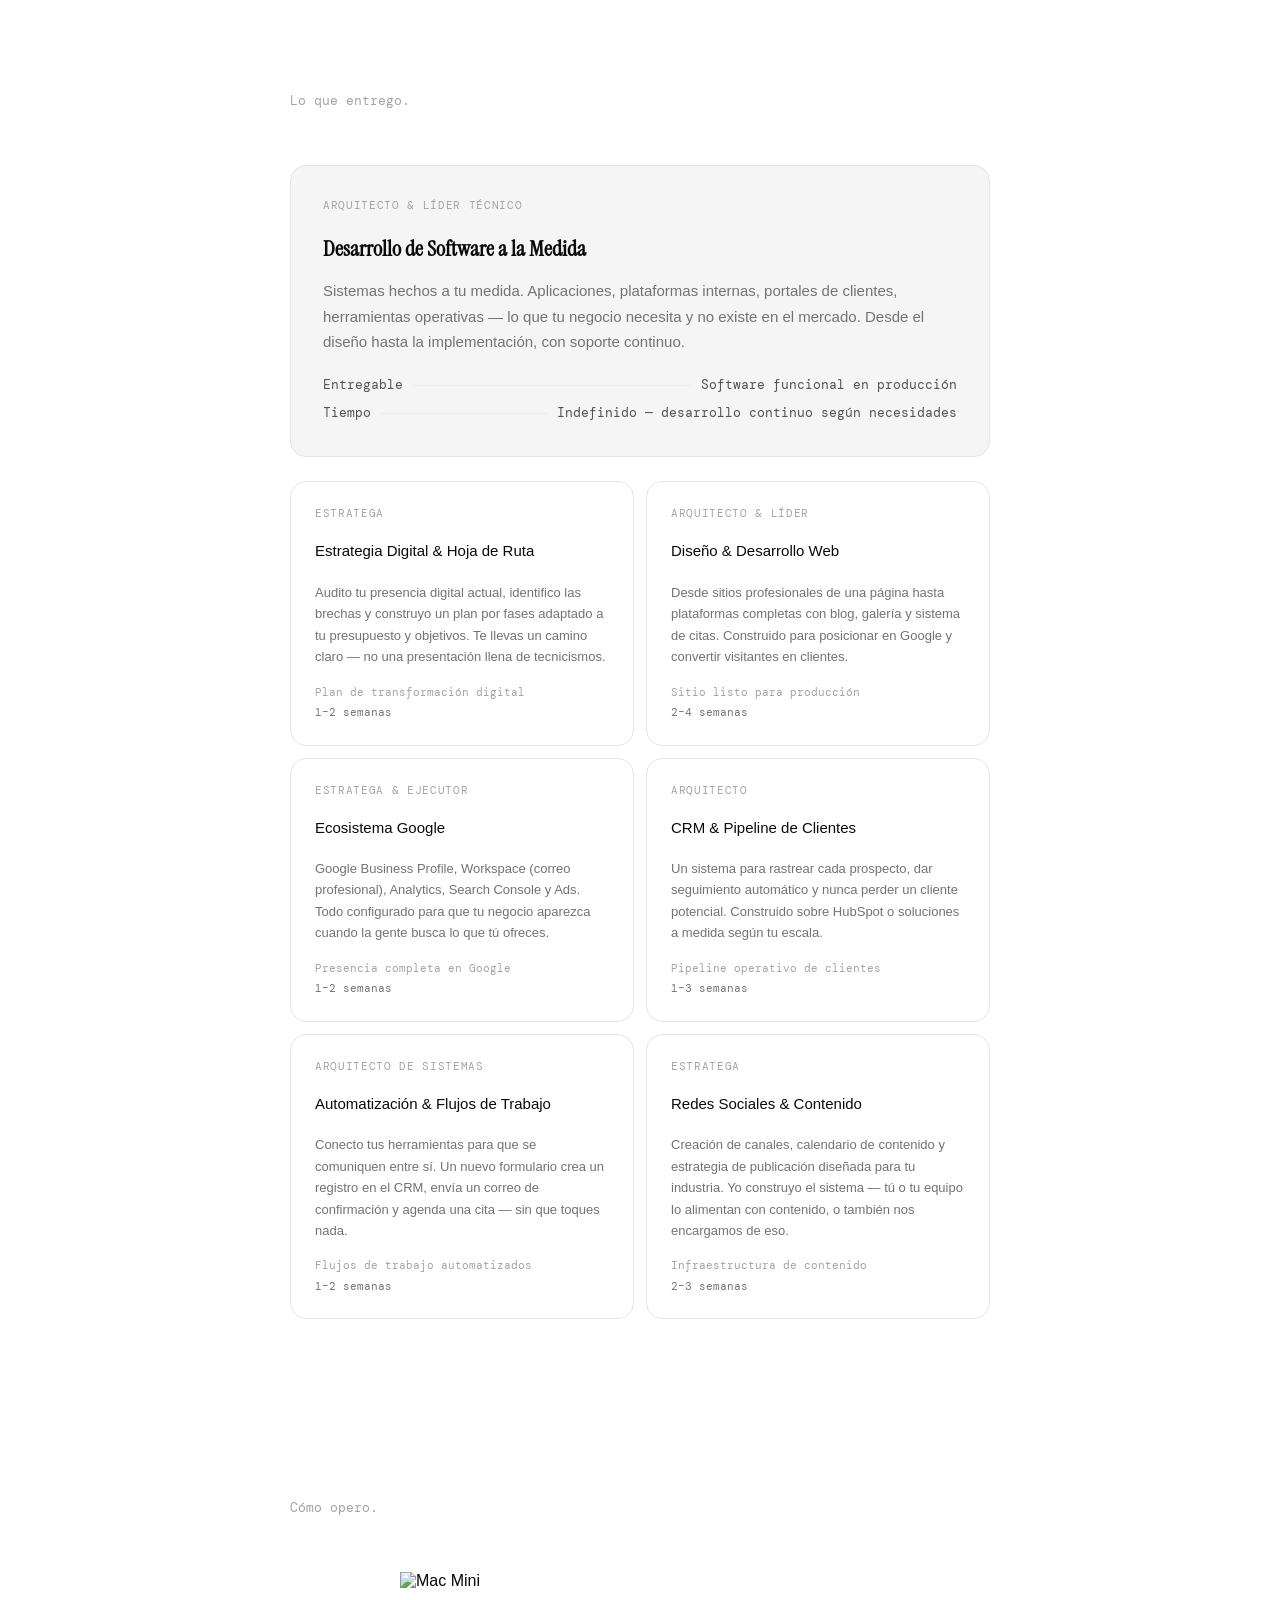
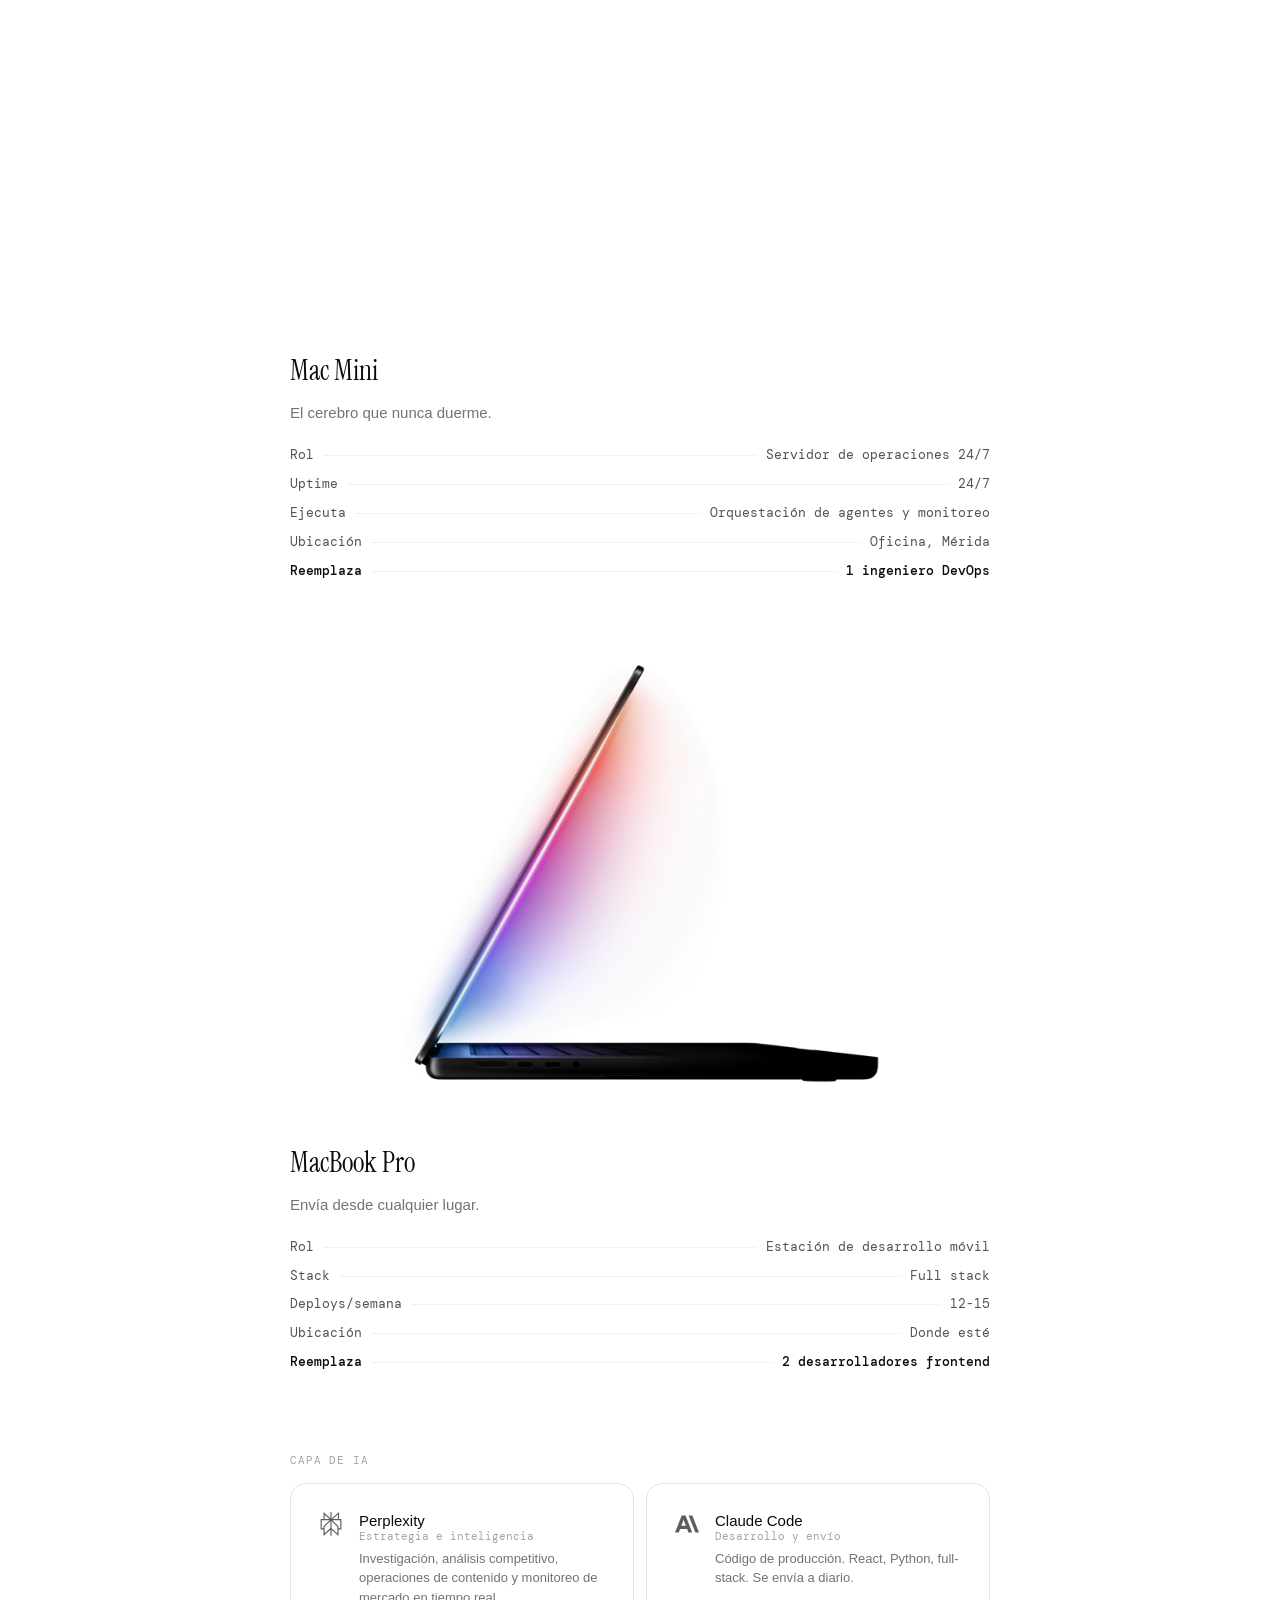
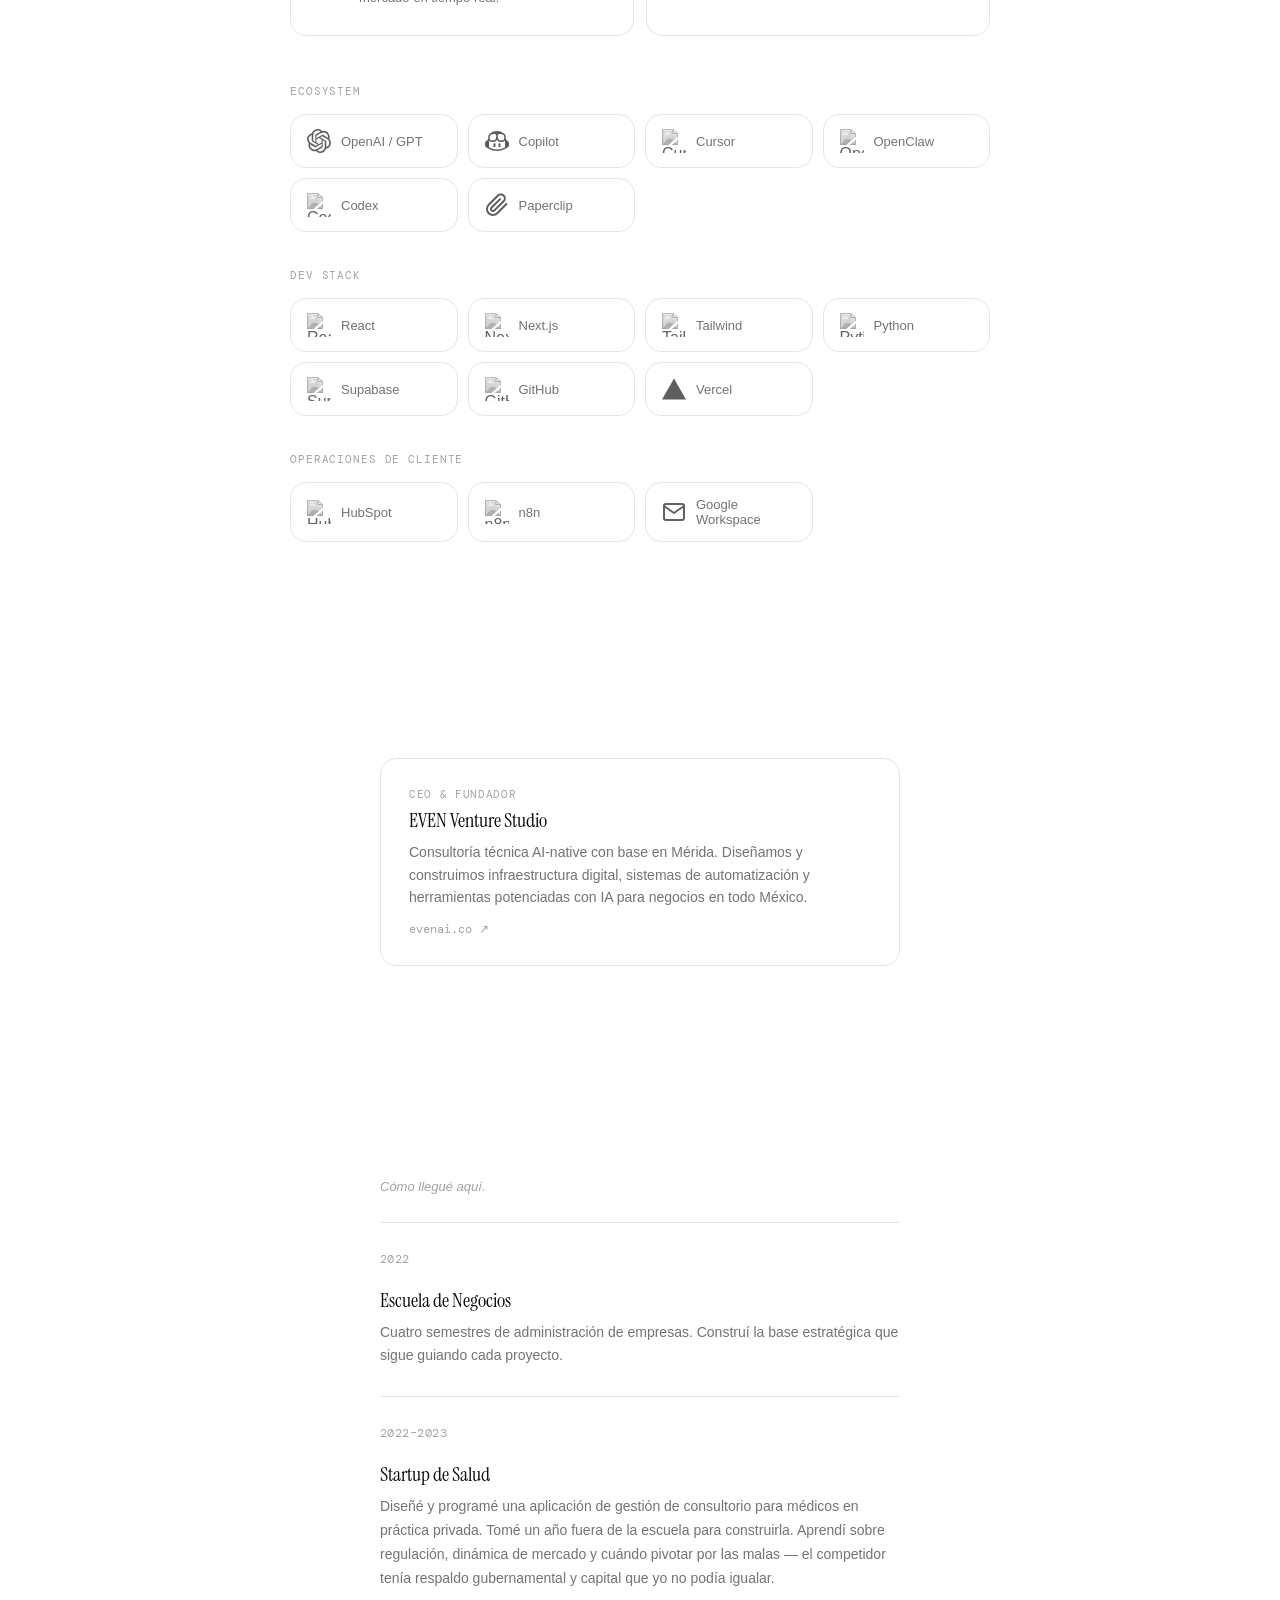
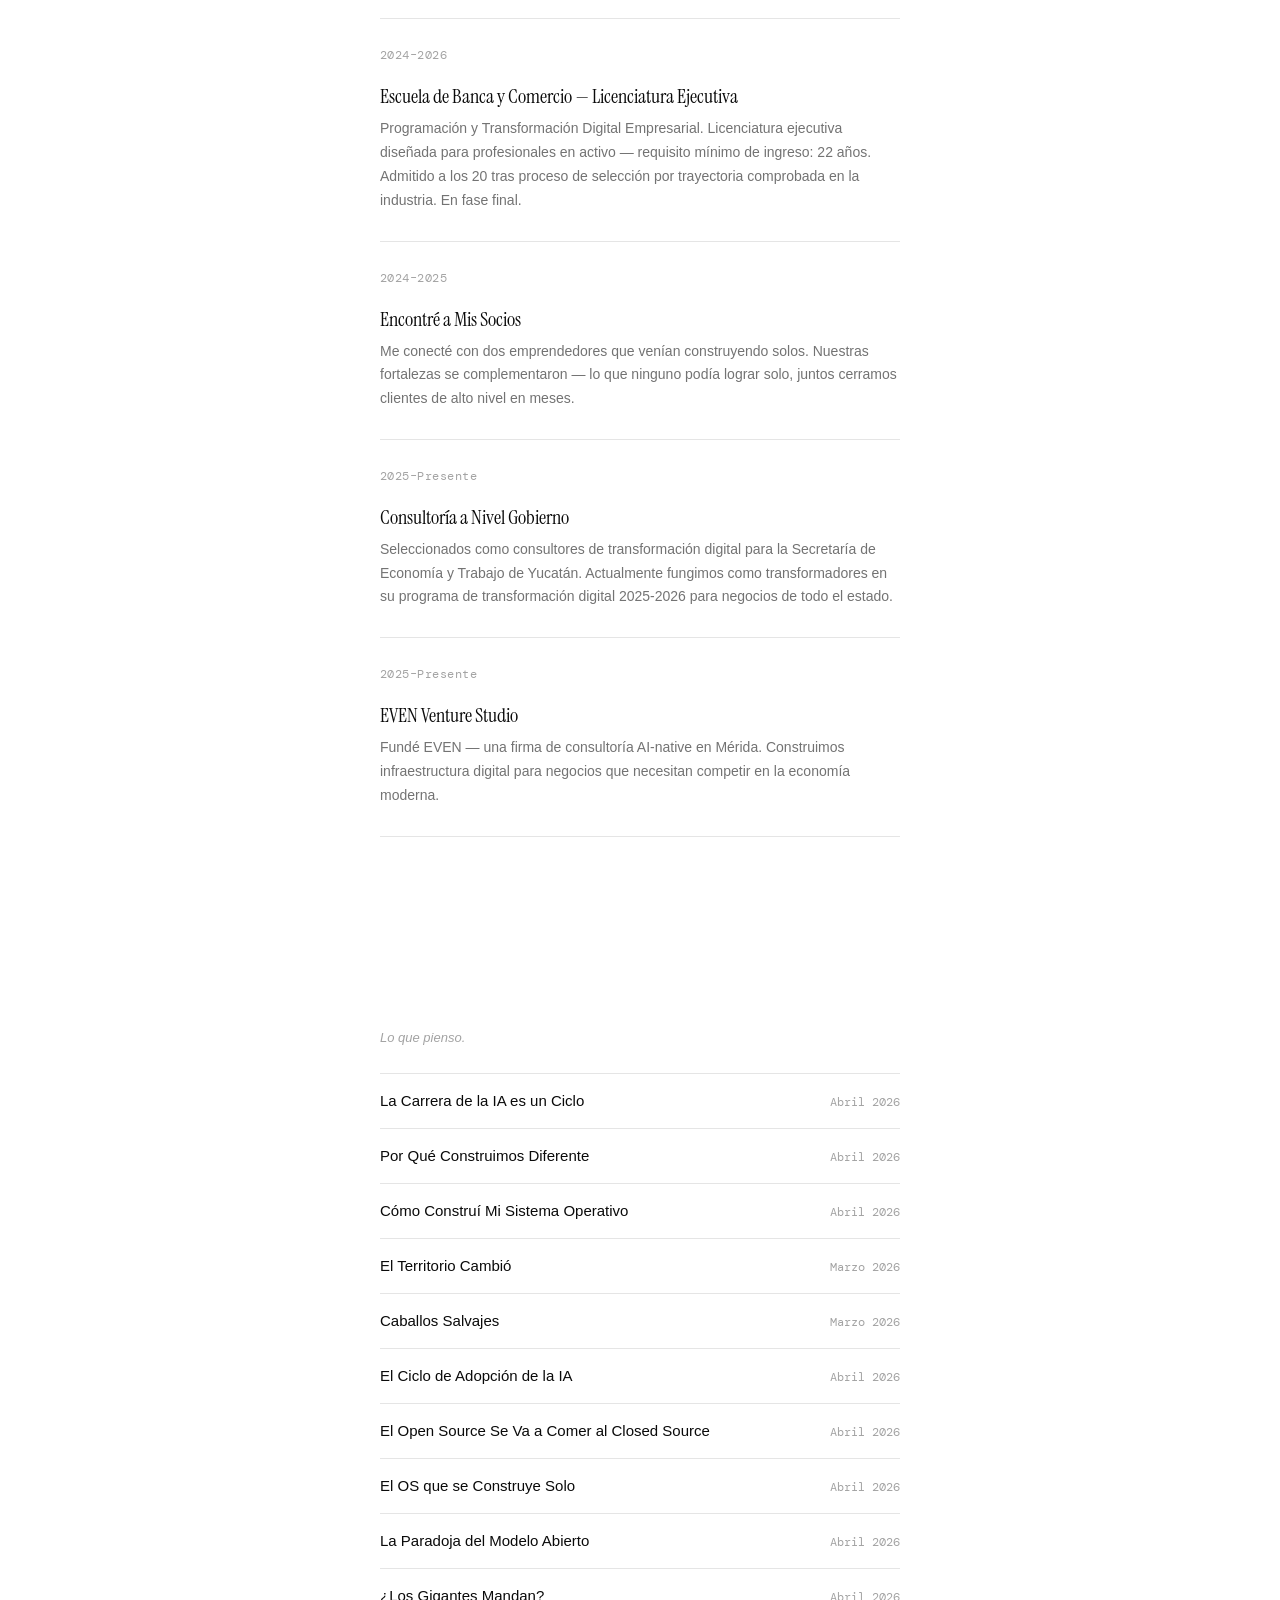
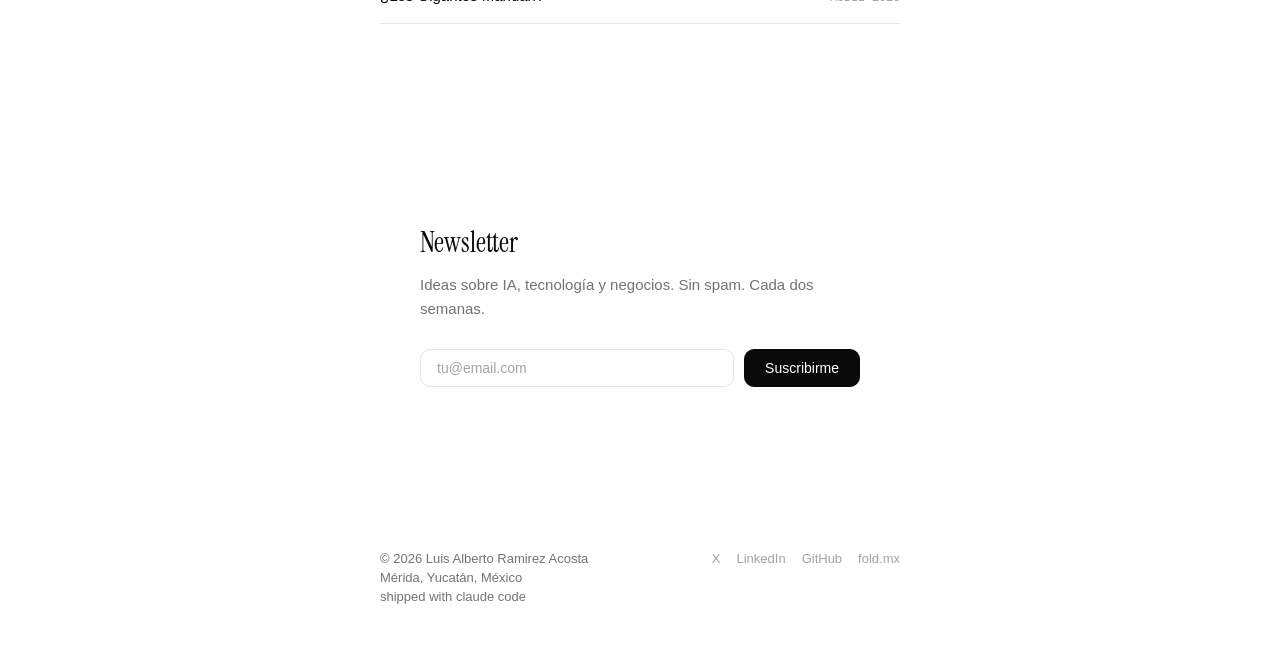
==== commit 0f549a73: "fix: clean up Servicios and Trayectoria section styling - Replace broken spec-row pattern in service" ====
--- a/index.html
+++ b/index.html
@@ -185,8 +185,8 @@
             <h3 class="service-title">Estrategia Digital & Hoja de Ruta</h3>
             <p class="service-desc">Audito tu presencia digital actual, identifico las brechas y construyo un plan por fases adaptado a tu presupuesto y objetivos. Te llevas un camino claro — no una presentación llena de tecnicismos.</p>
             <div class="service-meta">
-              <div class="spec-row"><span class="spec-key">Entregable</span><span class="spec-dots"></span><span class="spec-val">Plan de transformación digital personalizado</span></div>
-              <div class="spec-row"><span class="spec-key">Tiempo</span><span class="spec-dots"></span><span class="spec-val">1-2 semanas</span></div>
+              <span class="service-tag">Plan de transformación digital</span>
+              <span class="service-tag service-tag-time">1–2 semanas</span>
             </div>
           </div>
 
@@ -195,8 +195,8 @@
             <h3 class="service-title">Diseño & Desarrollo Web</h3>
             <p class="service-desc">Desde sitios profesionales de una página hasta plataformas completas con blog, galería y sistema de citas. Construido para posicionar en Google y convertir visitantes en clientes.</p>
             <div class="service-meta">
-              <div class="spec-row"><span class="spec-key">Entregable</span><span class="spec-dots"></span><span class="spec-val">Sitio web listo para producción</span></div>
-              <div class="spec-row"><span class="spec-key">Tiempo</span><span class="spec-dots"></span><span class="spec-val">2-4 semanas</span></div>
+              <span class="service-tag">Sitio listo para producción</span>
+              <span class="service-tag service-tag-time">2–4 semanas</span>
             </div>
           </div>
 
@@ -205,8 +205,8 @@
             <h3 class="service-title">Ecosistema Google</h3>
             <p class="service-desc">Google Business Profile, Workspace (correo profesional), Analytics, Search Console y Ads. Todo configurado para que tu negocio aparezca cuando la gente busca lo que tú ofreces.</p>
             <div class="service-meta">
-              <div class="spec-row"><span class="spec-key">Entregable</span><span class="spec-dots"></span><span class="spec-val">Presencia completa en Google</span></div>
-              <div class="spec-row"><span class="spec-key">Tiempo</span><span class="spec-dots"></span><span class="spec-val">1-2 semanas</span></div>
+              <span class="service-tag">Presencia completa en Google</span>
+              <span class="service-tag service-tag-time">1–2 semanas</span>
             </div>
           </div>
 
@@ -215,8 +215,8 @@
             <h3 class="service-title">CRM & Pipeline de Clientes</h3>
             <p class="service-desc">Un sistema para rastrear cada prospecto, dar seguimiento automático y nunca perder un cliente potencial. Construido sobre HubSpot o soluciones a medida según tu escala.</p>
             <div class="service-meta">
-              <div class="spec-row"><span class="spec-key">Entregable</span><span class="spec-dots"></span><span class="spec-val">Pipeline operativo de clientes</span></div>
-              <div class="spec-row"><span class="spec-key">Tiempo</span><span class="spec-dots"></span><span class="spec-val">1-3 semanas</span></div>
+              <span class="service-tag">Pipeline operativo de clientes</span>
+              <span class="service-tag service-tag-time">1–3 semanas</span>
             </div>
           </div>
 
@@ -225,18 +225,18 @@
             <h3 class="service-title">Automatización & Flujos de Trabajo</h3>
             <p class="service-desc">Conecto tus herramientas para que se comuniquen entre sí. Un nuevo formulario crea un registro en el CRM, envía un correo de confirmación y agenda una cita — sin que toques nada.</p>
             <div class="service-meta">
-              <div class="spec-row"><span class="spec-key">Entregable</span><span class="spec-dots"></span><span class="spec-val">Flujos de trabajo automatizados</span></div>
-              <div class="spec-row"><span class="spec-key">Tiempo</span><span class="spec-dots"></span><span class="spec-val">1-2 semanas</span></div>
+              <span class="service-tag">Flujos de trabajo automatizados</span>
+              <span class="service-tag service-tag-time">1–2 semanas</span>
             </div>
           </div>
 
           <div class="service-card card" data-animate>
             <div class="work-role">Estratega</div>
-            <h3 class="service-title">Redes Sociales & Estrategia de Contenido</h3>
+            <h3 class="service-title">Redes Sociales & Contenido</h3>
             <p class="service-desc">Creación de canales, calendario de contenido y estrategia de publicación diseñada para tu industria. Yo construyo el sistema — tú o tu equipo lo alimentan con contenido, o también nos encargamos de eso.</p>
             <div class="service-meta">
-              <div class="spec-row"><span class="spec-key">Entregable</span><span class="spec-dots"></span><span class="spec-val">Infraestructura de contenido + kit de lanzamiento</span></div>
-              <div class="spec-row"><span class="spec-key">Tiempo</span><span class="spec-dots"></span><span class="spec-val">2-3 semanas</span></div>
+              <span class="service-tag">Infraestructura de contenido</span>
+              <span class="service-tag service-tag-time">2–3 semanas</span>
             </div>
           </div>
         </div>
@@ -406,7 +406,7 @@
     <section id="trayectoria" class="section section-trayectoria">
       <div class="col-md">
         <span class="section-label">Trayectoria</span>
-        <p class="setup-intro" data-animate>Cómo llegué aquí.</p>
+        <p class="writing-note" data-animate>Cómo llegué aquí.</p>
 
         <div class="timeline">
           <div class="timeline-entry" data-animate>
--- a/style.css
+++ b/style.css
@@ -346,13 +346,20 @@
 .service-card-featured {
   padding: 32px;
   margin-bottom: 24px;
-  border: 2px solid var(--border);
+  background: var(--surface);
 }
 .service-card-featured .work-title {
-  font-size: 24px;
+  font-size: 22px;
+  margin-bottom: 10px;
+}
+.service-card-featured .work-desc {
+  font-size: 15px;
+  line-height: 1.7;
 }
 .service-card-featured .service-meta {
   margin-top: 20px;
+  flex-direction: column;
+  gap: 8px;
 }
 
 .service-grid {
@@ -367,16 +374,17 @@
   flex-direction: column;
 }
 .service-title {
-  font-family: var(--font-display);
-  font-size: 18px;
-  font-weight: 400;
+  font-family: var(--font-body);
+  font-size: 15px;
+  font-weight: 500;
   color: var(--text);
   margin-bottom: 8px;
+  line-height: 1.3;
 }
 .service-desc {
   font-family: var(--font-body);
   font-size: 13px;
-  line-height: 1.6;
+  line-height: 1.65;
   color: var(--text-muted);
   margin-bottom: 16px;
   flex: 1;
@@ -384,11 +392,17 @@
 .service-meta {
   display: flex;
   flex-direction: column;
-  gap: 6px;
-}
-.service-meta .spec-val {
-  white-space: normal;
-  text-align: right;
+  gap: 4px;
+}
+.service-tag {
+  font-family: var(--font-mono);
+  font-size: 11px;
+  color: var(--text-faint);
+  display: block;
+  line-height: 1.5;
+}
+.service-tag-time {
+  color: var(--text-muted);
 }
 
 /* ============================================
@@ -523,7 +537,7 @@
 .service-card[data-animate] { opacity: 0; transform: translateY(20px) scale(0.97); }
 
 /* Trayectoria: fade up */
-#trayectoria .setup-intro[data-animate] { opacity: 0; transform: translateY(20px); }
+#trayectoria .writing-note[data-animate] { opacity: 0; transform: translateY(20px); }
 .timeline-entry[data-animate] { opacity: 0; transform: translateY(20px); }
 
 /* Setup grids: pop in */
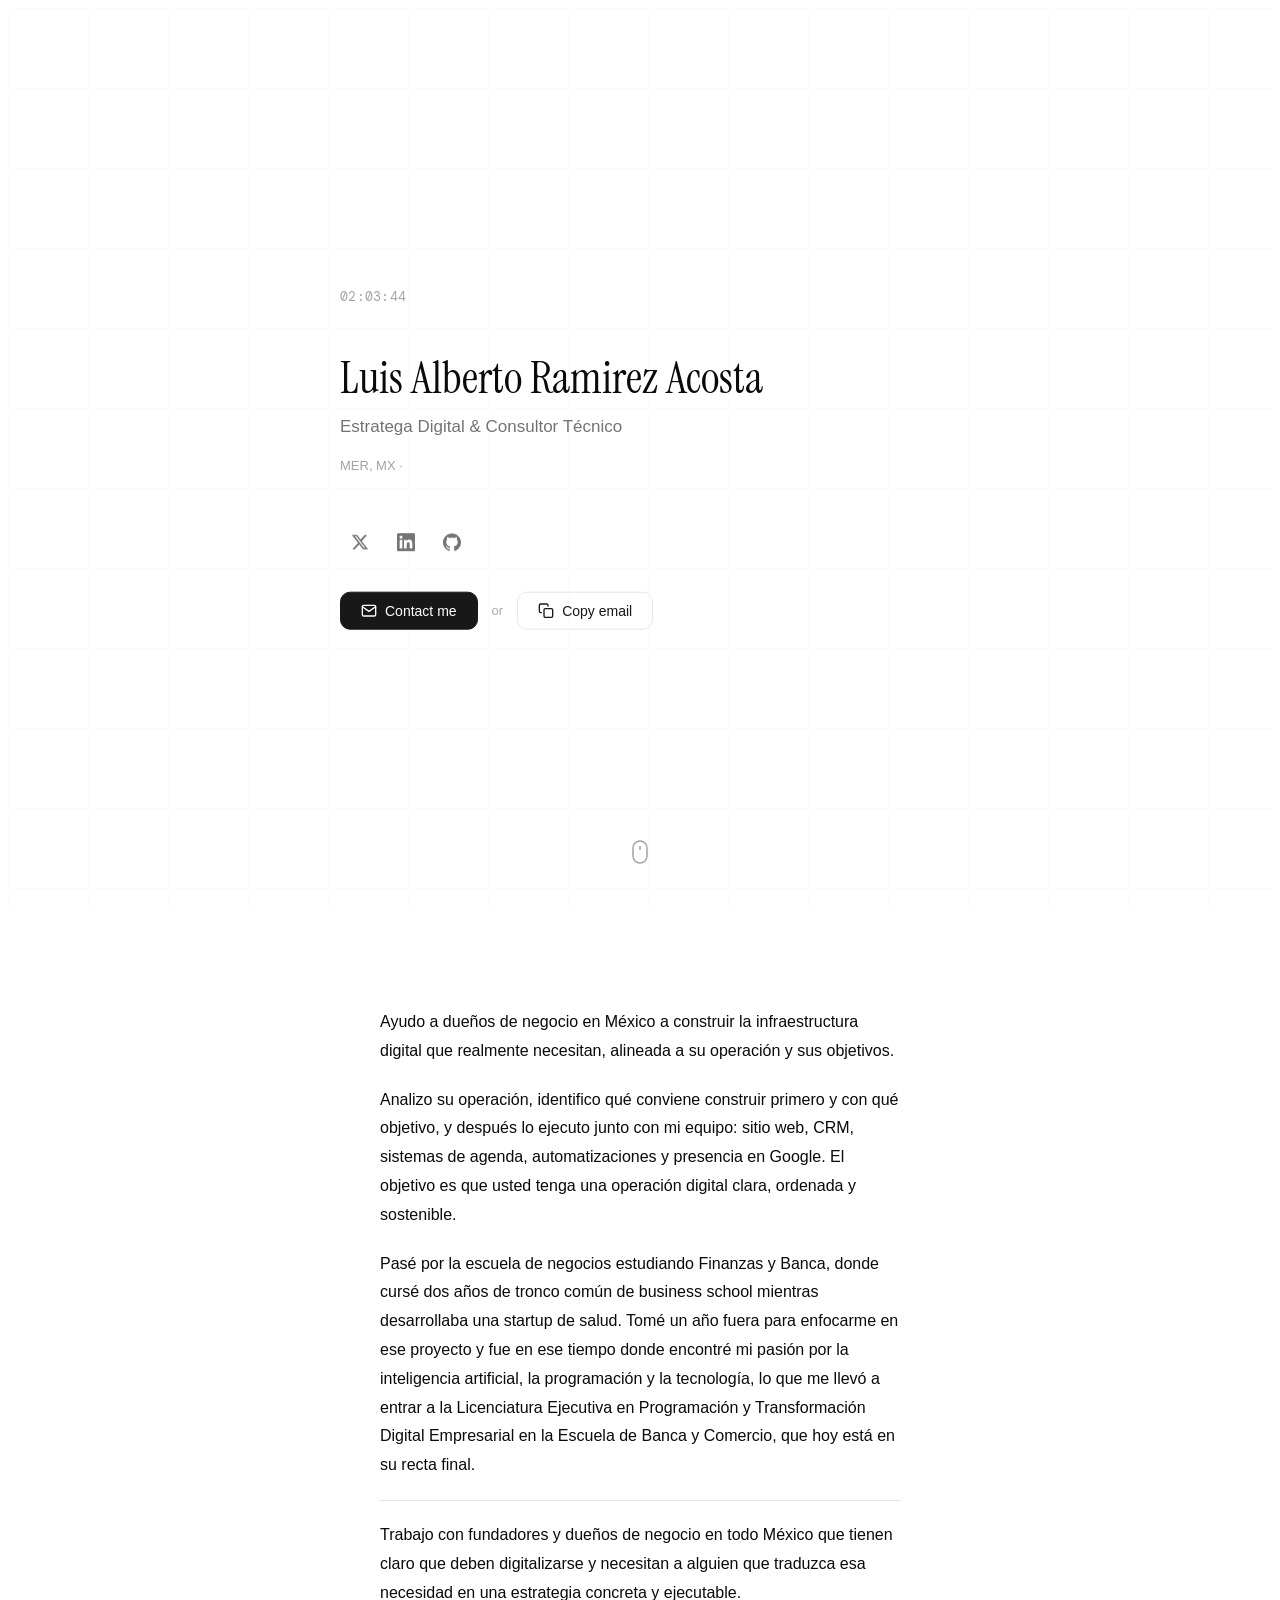
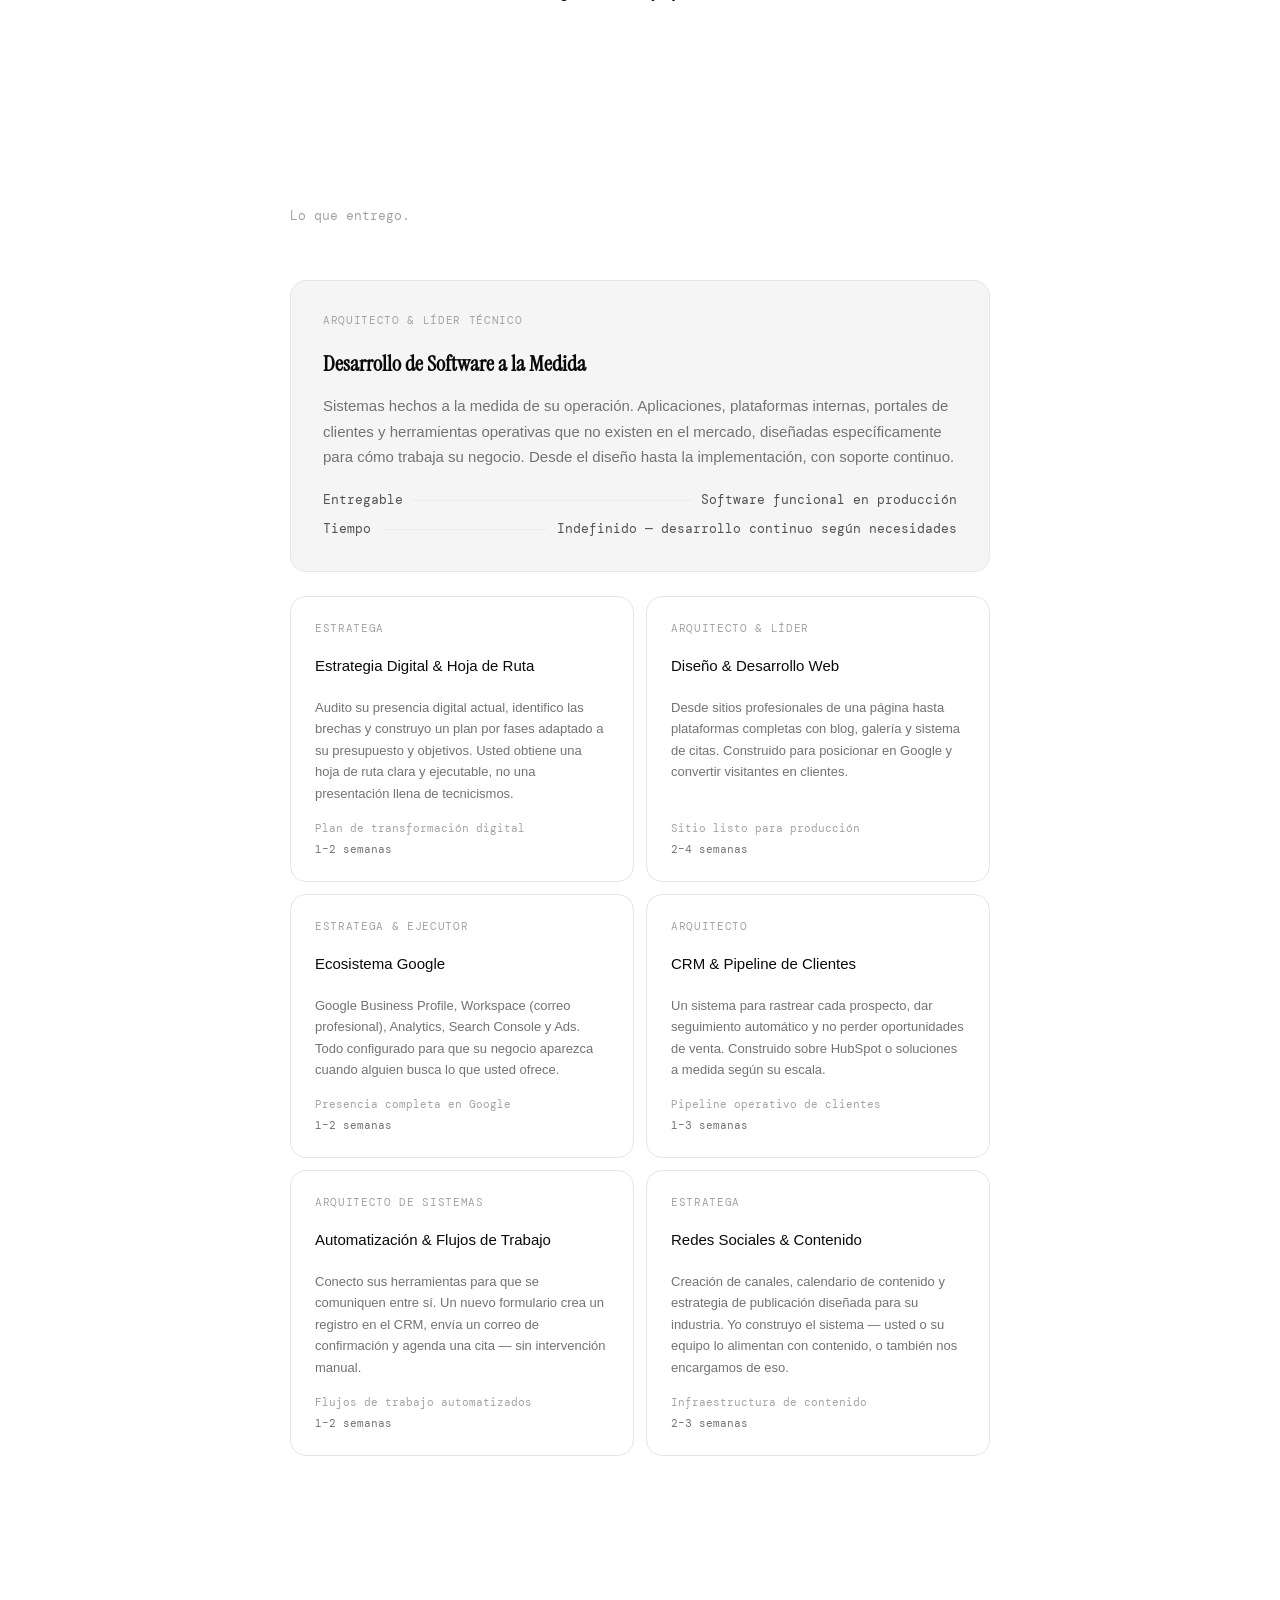
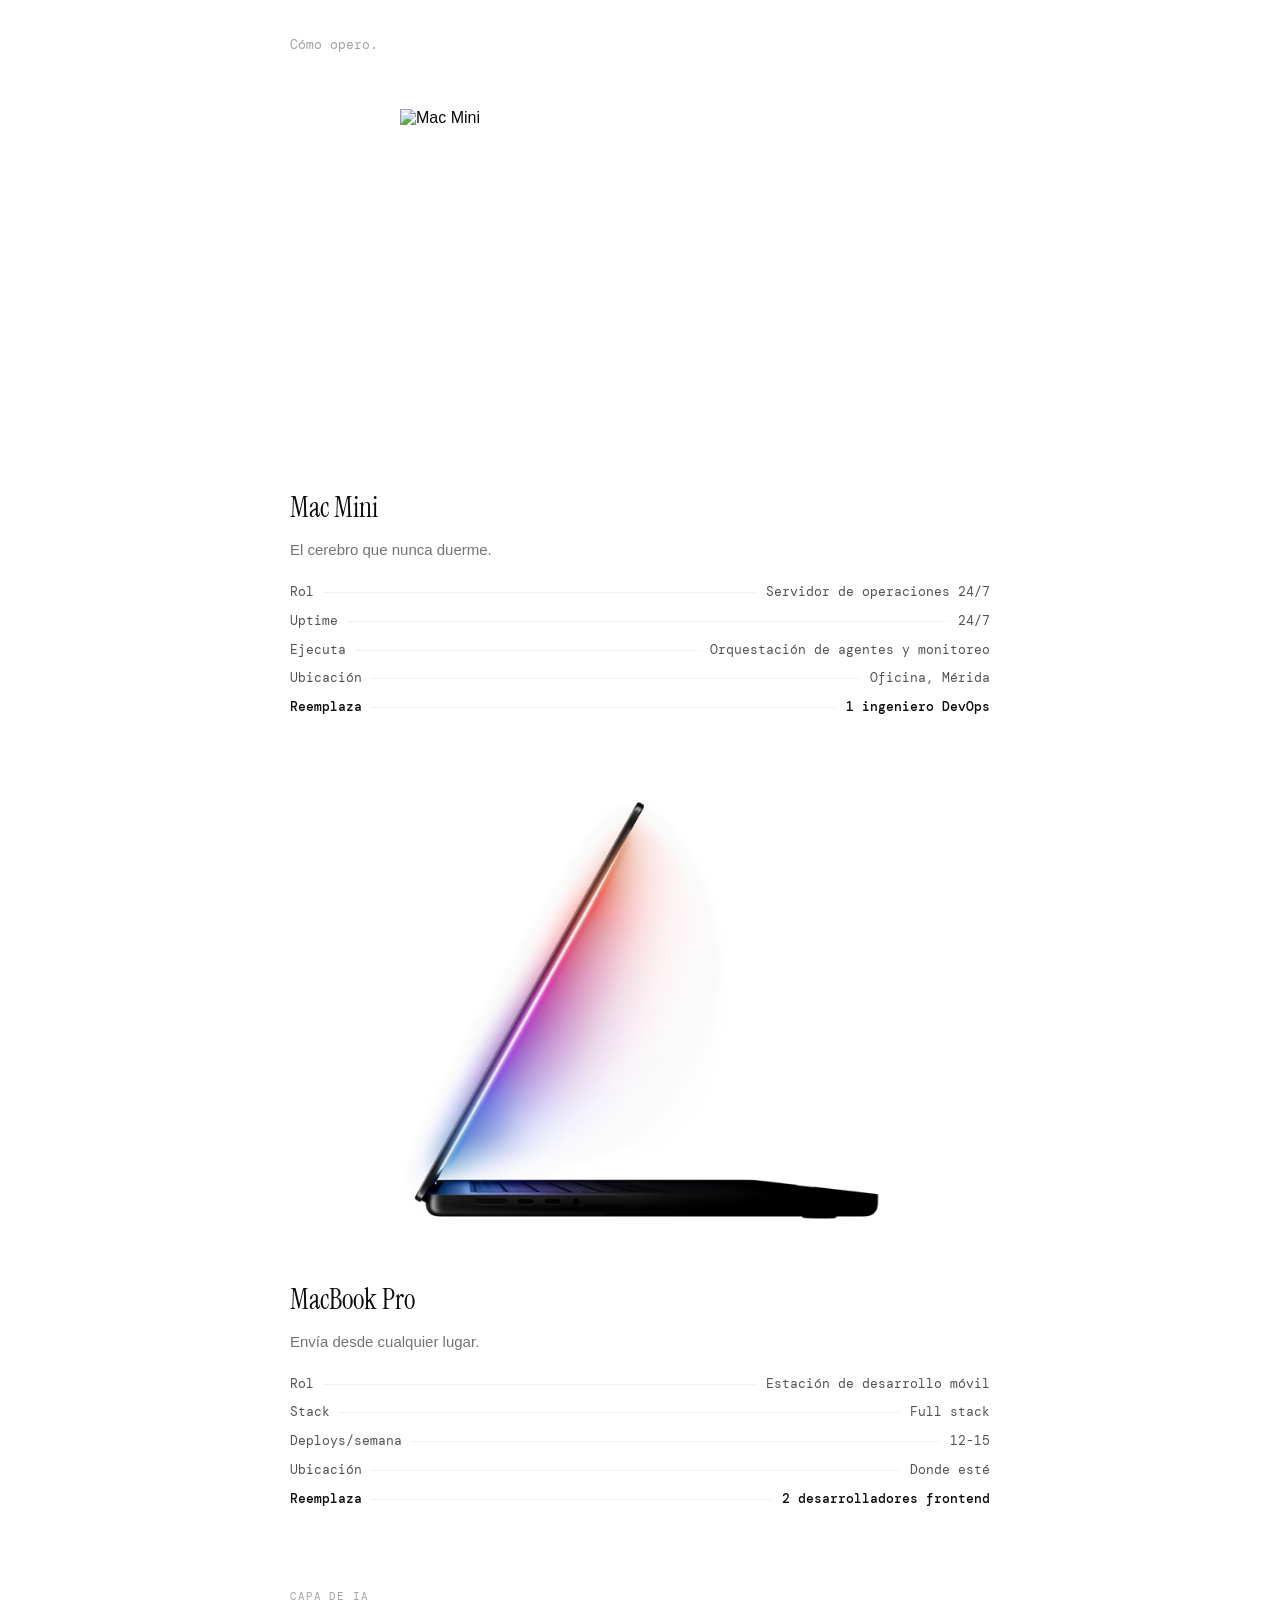
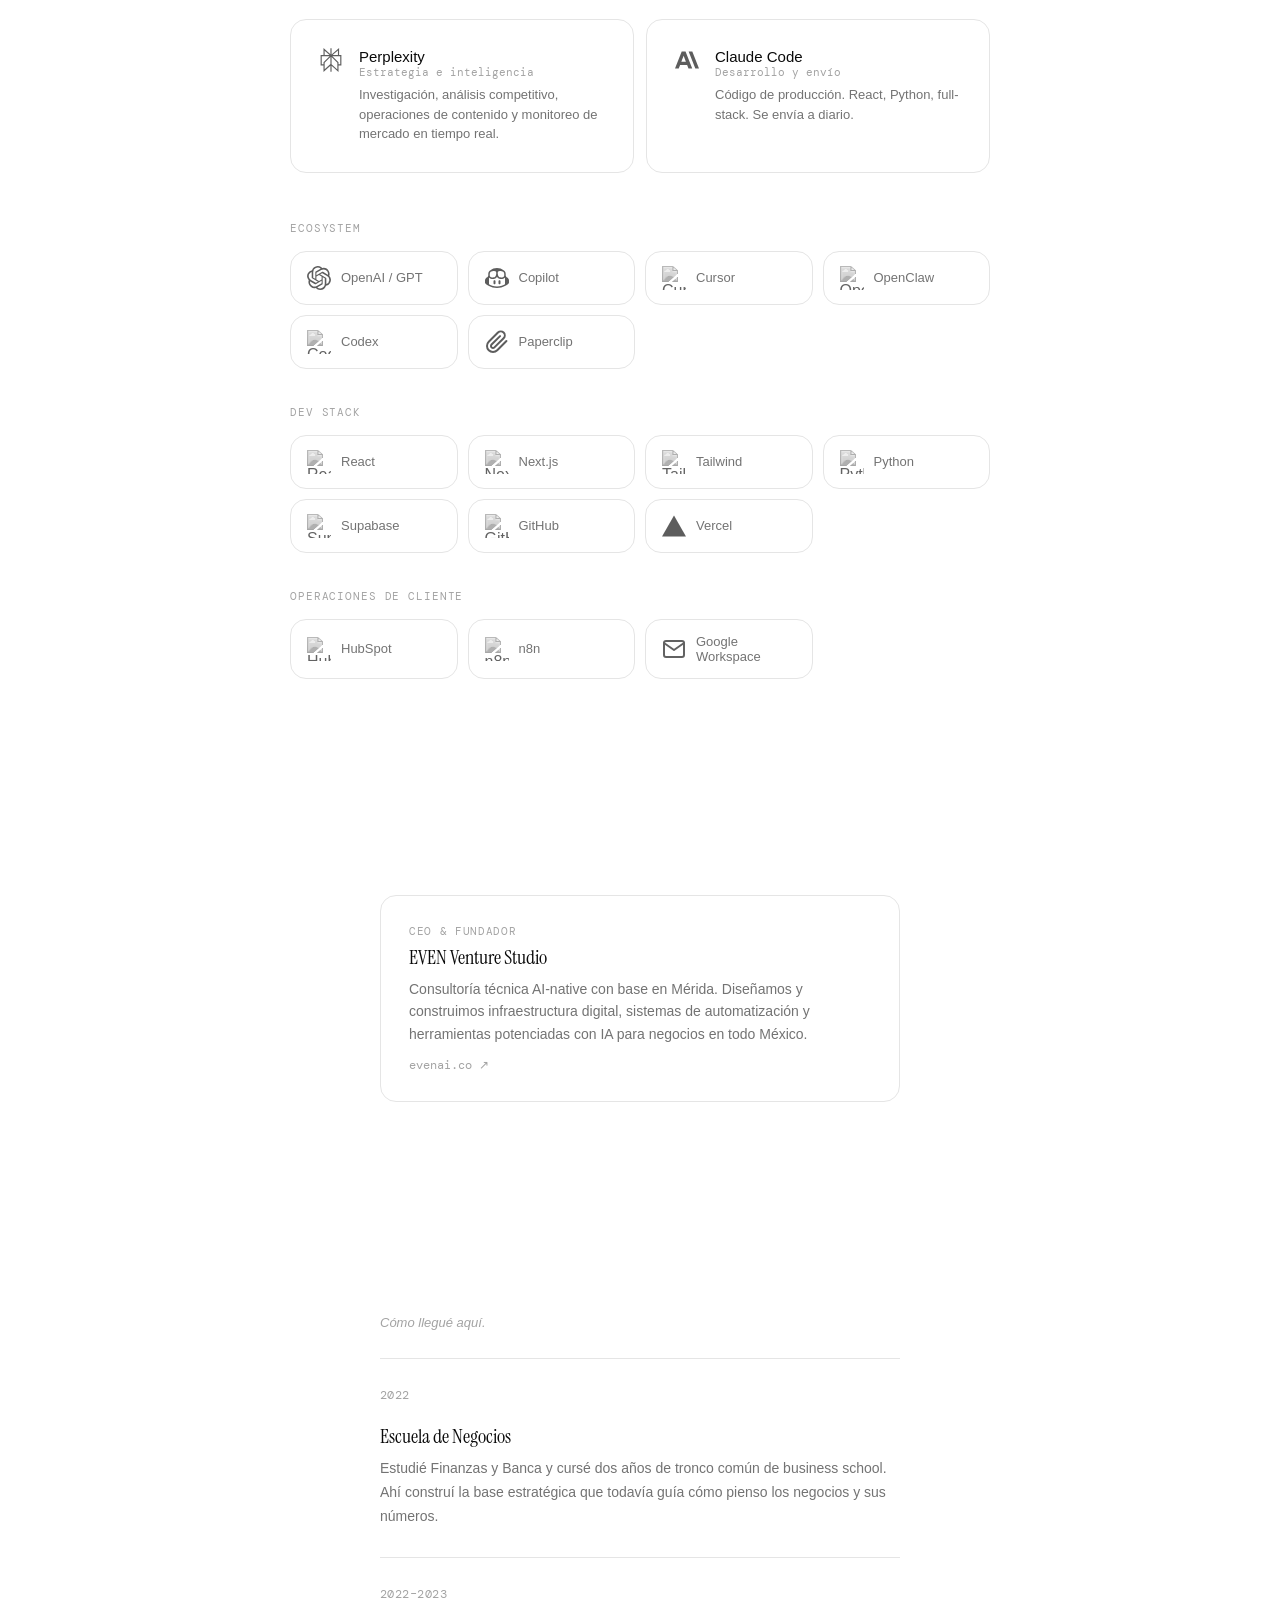
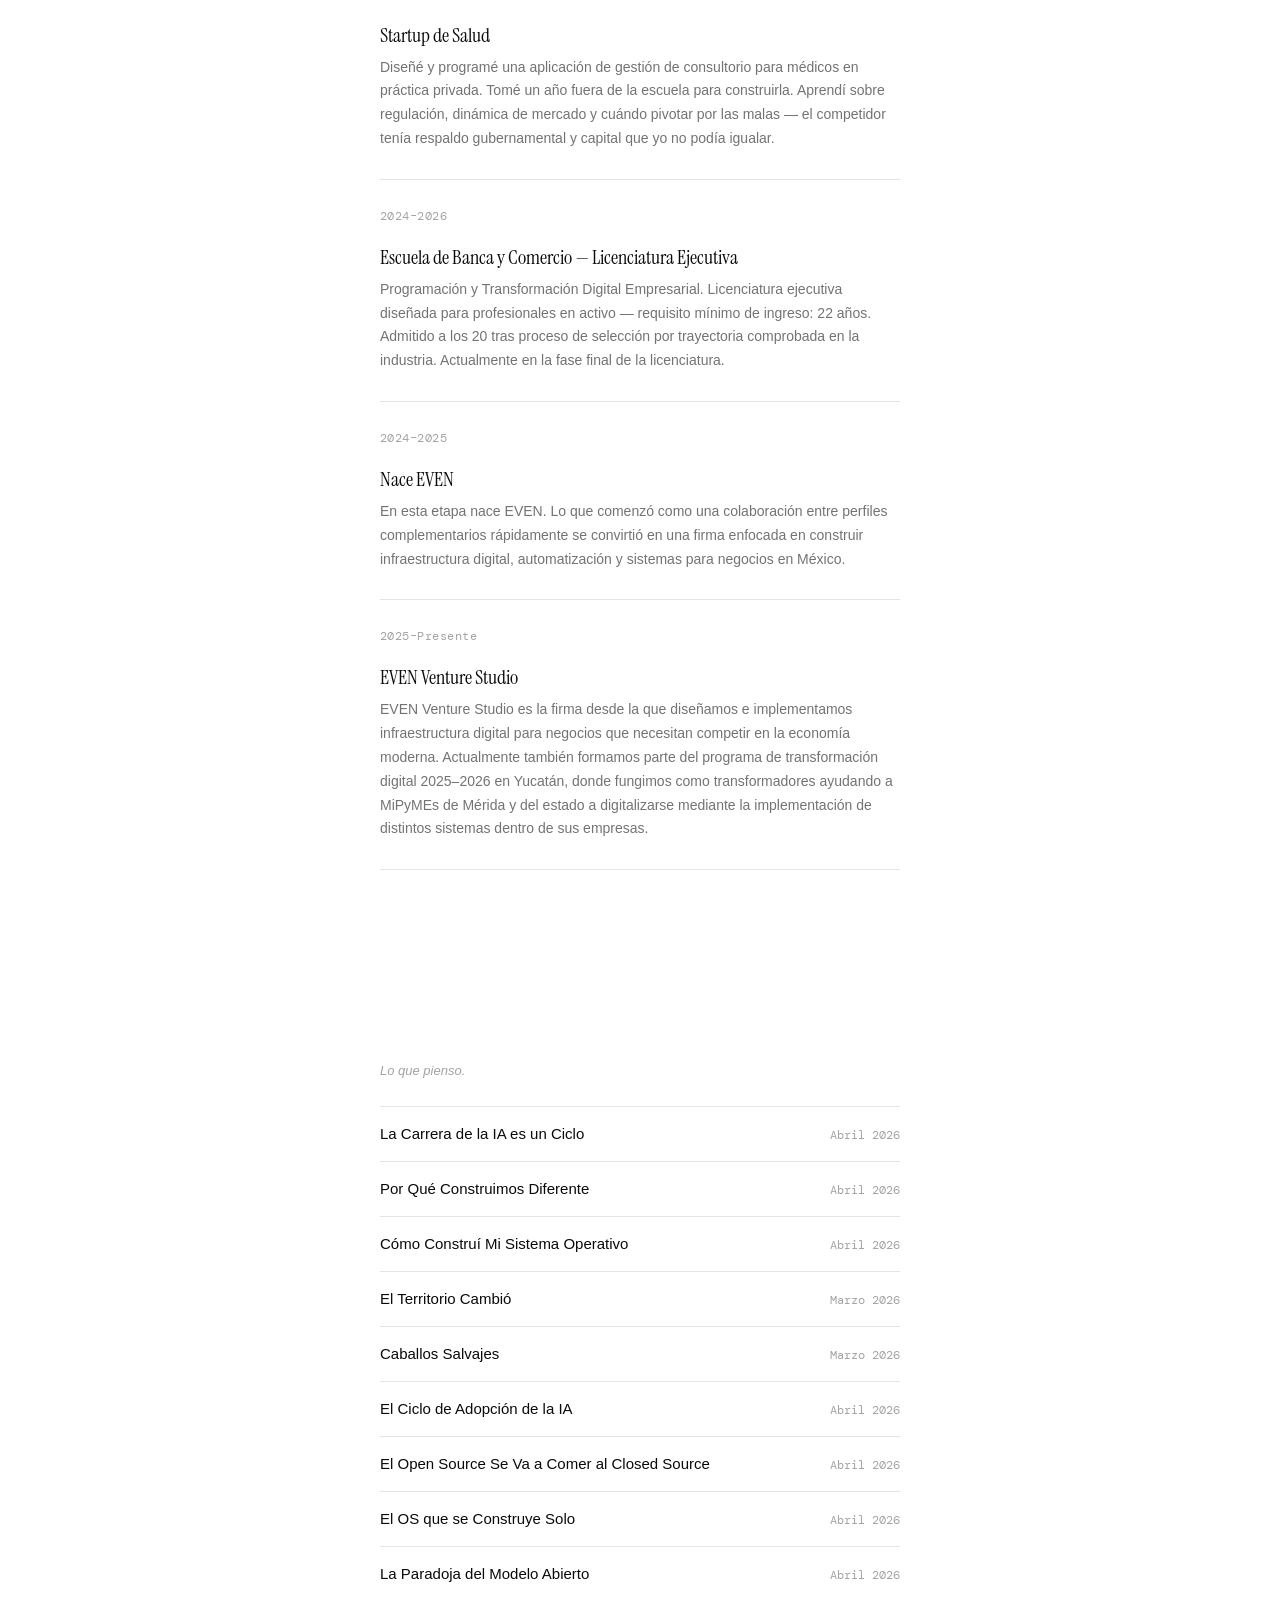
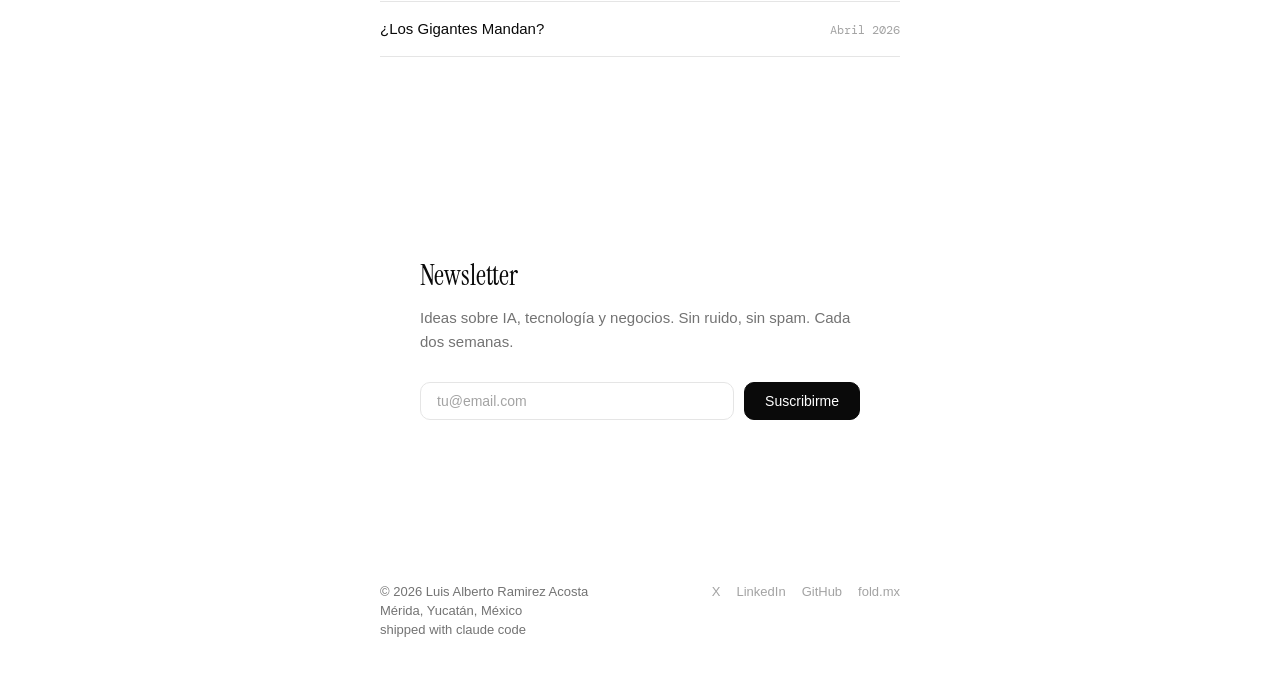
==== commit 010664a3: "copy: ustedeo completo — tono formal para dueños de negocio 40-60 - About: "su operación", objetivo " ====
--- a/index.html
+++ b/index.html
@@ -153,10 +153,10 @@
       <div class="col-md">
         <span class="section-label">About</span>
         <div class="about-text">
-          <p data-animate>Ayudo a dueños de negocio en México a construir la infraestructura digital que realmente necesitan — no lo que un vendedor les dice que necesitan.</p>
-          <p data-animate>Me siento contigo, entiendo tu negocio y diseño la estrategia: qué construir, en qué orden y por qué importa. Después, mi equipo y yo lo hacemos realidad. Sitios web, CRMs, sistemas de agenda, flujos automatizados, presencia en Google — todo el respaldo operativo que tu negocio necesita para competir en 2026.</p>
-          <p data-animate>Licenciatura Ejecutiva en Programación y Transformación Digital por la Escuela de Banca y Comercio. Formación en estrategia de negocio, arquitectura de sistemas y diseño centrado en el usuario.</p>
-          <p class="about-cta" data-animate>Trabajo con fundadores y dueños de negocio en todo México que saben que necesitan digitalizarse — pero necesitan a alguien de confianza que los guíe.</p>
+          <p data-animate>Ayudo a dueños de negocio en México a construir la infraestructura digital que realmente necesitan, alineada a su operación y sus objetivos.</p>
+          <p data-animate>Analizo su operación, identifico qué conviene construir primero y con qué objetivo, y después lo ejecuto junto con mi equipo: sitio web, CRM, sistemas de agenda, automatizaciones y presencia en Google. El objetivo es que usted tenga una operación digital clara, ordenada y sostenible.</p>
+          <p data-animate>Pasé por la escuela de negocios estudiando Finanzas y Banca, donde cursé dos años de tronco común de business school mientras desarrollaba una startup de salud. Tomé un año fuera para enfocarme en ese proyecto y fue en ese tiempo donde encontré mi pasión por la inteligencia artificial, la programación y la tecnología, lo que me llevó a entrar a la Licenciatura Ejecutiva en Programación y Transformación Digital Empresarial en la Escuela de Banca y Comercio, que hoy está en su recta final.</p>
+          <p class="about-cta" data-animate>Trabajo con fundadores y dueños de negocio en todo México que tienen claro que deben digitalizarse y necesitan a alguien que traduzca esa necesidad en una estrategia concreta y ejecutable.</p>
         </div>
       </div>
     </section>
@@ -171,7 +171,7 @@
         <div class="service-card-featured card" data-animate>
           <div class="work-role">Arquitecto & Líder Técnico</div>
           <h3 class="work-title">Desarrollo de Software a la Medida</h3>
-          <p class="work-desc">Sistemas hechos a tu medida. Aplicaciones, plataformas internas, portales de clientes, herramientas operativas — lo que tu negocio necesita y no existe en el mercado. Desde el diseño hasta la implementación, con soporte continuo.</p>
+          <p class="work-desc">Sistemas hechos a la medida de su operación. Aplicaciones, plataformas internas, portales de clientes y herramientas operativas que no existen en el mercado, diseñadas específicamente para cómo trabaja su negocio. Desde el diseño hasta la implementación, con soporte continuo.</p>
           <div class="service-meta">
             <div class="spec-row"><span class="spec-key">Entregable</span><span class="spec-dots"></span><span class="spec-val">Software funcional en producción</span></div>
             <div class="spec-row"><span class="spec-key">Tiempo</span><span class="spec-dots"></span><span class="spec-val">Indefinido — desarrollo continuo según necesidades</span></div>
@@ -183,7 +183,7 @@
           <div class="service-card card" data-animate>
             <div class="work-role">Estratega</div>
             <h3 class="service-title">Estrategia Digital & Hoja de Ruta</h3>
-            <p class="service-desc">Audito tu presencia digital actual, identifico las brechas y construyo un plan por fases adaptado a tu presupuesto y objetivos. Te llevas un camino claro — no una presentación llena de tecnicismos.</p>
+            <p class="service-desc">Audito su presencia digital actual, identifico las brechas y construyo un plan por fases adaptado a su presupuesto y objetivos. Usted obtiene una hoja de ruta clara y ejecutable, no una presentación llena de tecnicismos.</p>
             <div class="service-meta">
               <span class="service-tag">Plan de transformación digital</span>
               <span class="service-tag service-tag-time">1–2 semanas</span>
@@ -203,7 +203,7 @@
           <div class="service-card card" data-animate>
             <div class="work-role">Estratega & Ejecutor</div>
             <h3 class="service-title">Ecosistema Google</h3>
-            <p class="service-desc">Google Business Profile, Workspace (correo profesional), Analytics, Search Console y Ads. Todo configurado para que tu negocio aparezca cuando la gente busca lo que tú ofreces.</p>
+            <p class="service-desc">Google Business Profile, Workspace (correo profesional), Analytics, Search Console y Ads. Todo configurado para que su negocio aparezca cuando alguien busca lo que usted ofrece.</p>
             <div class="service-meta">
               <span class="service-tag">Presencia completa en Google</span>
               <span class="service-tag service-tag-time">1–2 semanas</span>
@@ -213,7 +213,7 @@
           <div class="service-card card" data-animate>
             <div class="work-role">Arquitecto</div>
             <h3 class="service-title">CRM & Pipeline de Clientes</h3>
-            <p class="service-desc">Un sistema para rastrear cada prospecto, dar seguimiento automático y nunca perder un cliente potencial. Construido sobre HubSpot o soluciones a medida según tu escala.</p>
+            <p class="service-desc">Un sistema para rastrear cada prospecto, dar seguimiento automático y no perder oportunidades de venta. Construido sobre HubSpot o soluciones a medida según su escala.</p>
             <div class="service-meta">
               <span class="service-tag">Pipeline operativo de clientes</span>
               <span class="service-tag service-tag-time">1–3 semanas</span>
@@ -223,7 +223,7 @@
           <div class="service-card card" data-animate>
             <div class="work-role">Arquitecto de Sistemas</div>
             <h3 class="service-title">Automatización & Flujos de Trabajo</h3>
-            <p class="service-desc">Conecto tus herramientas para que se comuniquen entre sí. Un nuevo formulario crea un registro en el CRM, envía un correo de confirmación y agenda una cita — sin que toques nada.</p>
+            <p class="service-desc">Conecto sus herramientas para que se comuniquen entre sí. Un nuevo formulario crea un registro en el CRM, envía un correo de confirmación y agenda una cita — sin intervención manual.</p>
             <div class="service-meta">
               <span class="service-tag">Flujos de trabajo automatizados</span>
               <span class="service-tag service-tag-time">1–2 semanas</span>
@@ -233,7 +233,7 @@
           <div class="service-card card" data-animate>
             <div class="work-role">Estratega</div>
             <h3 class="service-title">Redes Sociales & Contenido</h3>
-            <p class="service-desc">Creación de canales, calendario de contenido y estrategia de publicación diseñada para tu industria. Yo construyo el sistema — tú o tu equipo lo alimentan con contenido, o también nos encargamos de eso.</p>
+            <p class="service-desc">Creación de canales, calendario de contenido y estrategia de publicación diseñada para su industria. Yo construyo el sistema — usted o su equipo lo alimentan con contenido, o también nos encargamos de eso.</p>
             <div class="service-meta">
               <span class="service-tag">Infraestructura de contenido</span>
               <span class="service-tag service-tag-time">2–3 semanas</span>
@@ -412,7 +412,7 @@
           <div class="timeline-entry" data-animate>
             <div class="timeline-period">2022</div>
             <h3 class="timeline-title">Escuela de Negocios</h3>
-            <p class="timeline-desc">Cuatro semestres de administración de empresas. Construí la base estratégica que sigue guiando cada proyecto.</p>
+            <p class="timeline-desc">Estudié Finanzas y Banca y cursé dos años de tronco común de business school. Ahí construí la base estratégica que todavía guía cómo pienso los negocios y sus números.</p>
           </div>
 
           <div class="timeline-entry" data-animate>
@@ -424,25 +424,19 @@
           <div class="timeline-entry" data-animate>
             <div class="timeline-period">2024–2026</div>
             <h3 class="timeline-title">Escuela de Banca y Comercio — Licenciatura Ejecutiva</h3>
-            <p class="timeline-desc">Programación y Transformación Digital Empresarial. Licenciatura ejecutiva diseñada para profesionales en activo — requisito mínimo de ingreso: 22 años. Admitido a los 20 tras proceso de selección por trayectoria comprobada en la industria. En fase final.</p>
+            <p class="timeline-desc">Programación y Transformación Digital Empresarial. Licenciatura ejecutiva diseñada para profesionales en activo — requisito mínimo de ingreso: 22 años. Admitido a los 20 tras proceso de selección por trayectoria comprobada en la industria. Actualmente en la fase final de la licenciatura.</p>
           </div>
 
           <div class="timeline-entry" data-animate>
             <div class="timeline-period">2024–2025</div>
-            <h3 class="timeline-title">Encontré a Mis Socios</h3>
-            <p class="timeline-desc">Me conecté con dos emprendedores que venían construyendo solos. Nuestras fortalezas se complementaron — lo que ninguno podía lograr solo, juntos cerramos clientes de alto nivel en meses.</p>
-          </div>
-
-          <div class="timeline-entry" data-animate>
-            <div class="timeline-period">2025–Presente</div>
-            <h3 class="timeline-title">Consultoría a Nivel Gobierno</h3>
-            <p class="timeline-desc">Seleccionados como consultores de transformación digital para la Secretaría de Economía y Trabajo de Yucatán. Actualmente fungimos como transformadores en su programa de transformación digital 2025-2026 para negocios de todo el estado.</p>
+            <h3 class="timeline-title">Nace EVEN</h3>
+            <p class="timeline-desc">En esta etapa nace EVEN. Lo que comenzó como una colaboración entre perfiles complementarios rápidamente se convirtió en una firma enfocada en construir infraestructura digital, automatización y sistemas para negocios en México.</p>
           </div>
 
           <div class="timeline-entry" data-animate>
             <div class="timeline-period">2025–Presente</div>
             <h3 class="timeline-title">EVEN Venture Studio</h3>
-            <p class="timeline-desc">Fundé EVEN — una firma de consultoría AI-native en Mérida. Construimos infraestructura digital para negocios que necesitan competir en la economía moderna.</p>
+            <p class="timeline-desc">EVEN Venture Studio es la firma desde la que diseñamos e implementamos infraestructura digital para negocios que necesitan competir en la economía moderna. Actualmente también formamos parte del programa de transformación digital 2025–2026 en Yucatán, donde fungimos como transformadores ayudando a MiPyMEs de Mérida y del estado a digitalizarse mediante la implementación de distintos sistemas dentro de sus empresas.</p>
           </div>
         </div>
       </div>
@@ -523,7 +517,7 @@
       <div class="col-sm">
         <span class="section-label">Newsletter</span>
         <h2 class="newsletter-heading" data-animate>Newsletter</h2>
-        <p class="newsletter-sub" data-animate>Ideas sobre IA, tecnología y negocios. Sin spam. Cada dos semanas.</p>
+        <p class="newsletter-sub" data-animate>Ideas sobre IA, tecnología y negocios. Sin ruido, sin spam. Cada dos semanas.</p>
         <form id="newsletter-form" class="newsletter-form" novalidate data-animate>
           <div class="form-row" id="form-row">
             <input type="email" id="email-input" class="email-input" placeholder="tu@email.com" required autocomplete="email">
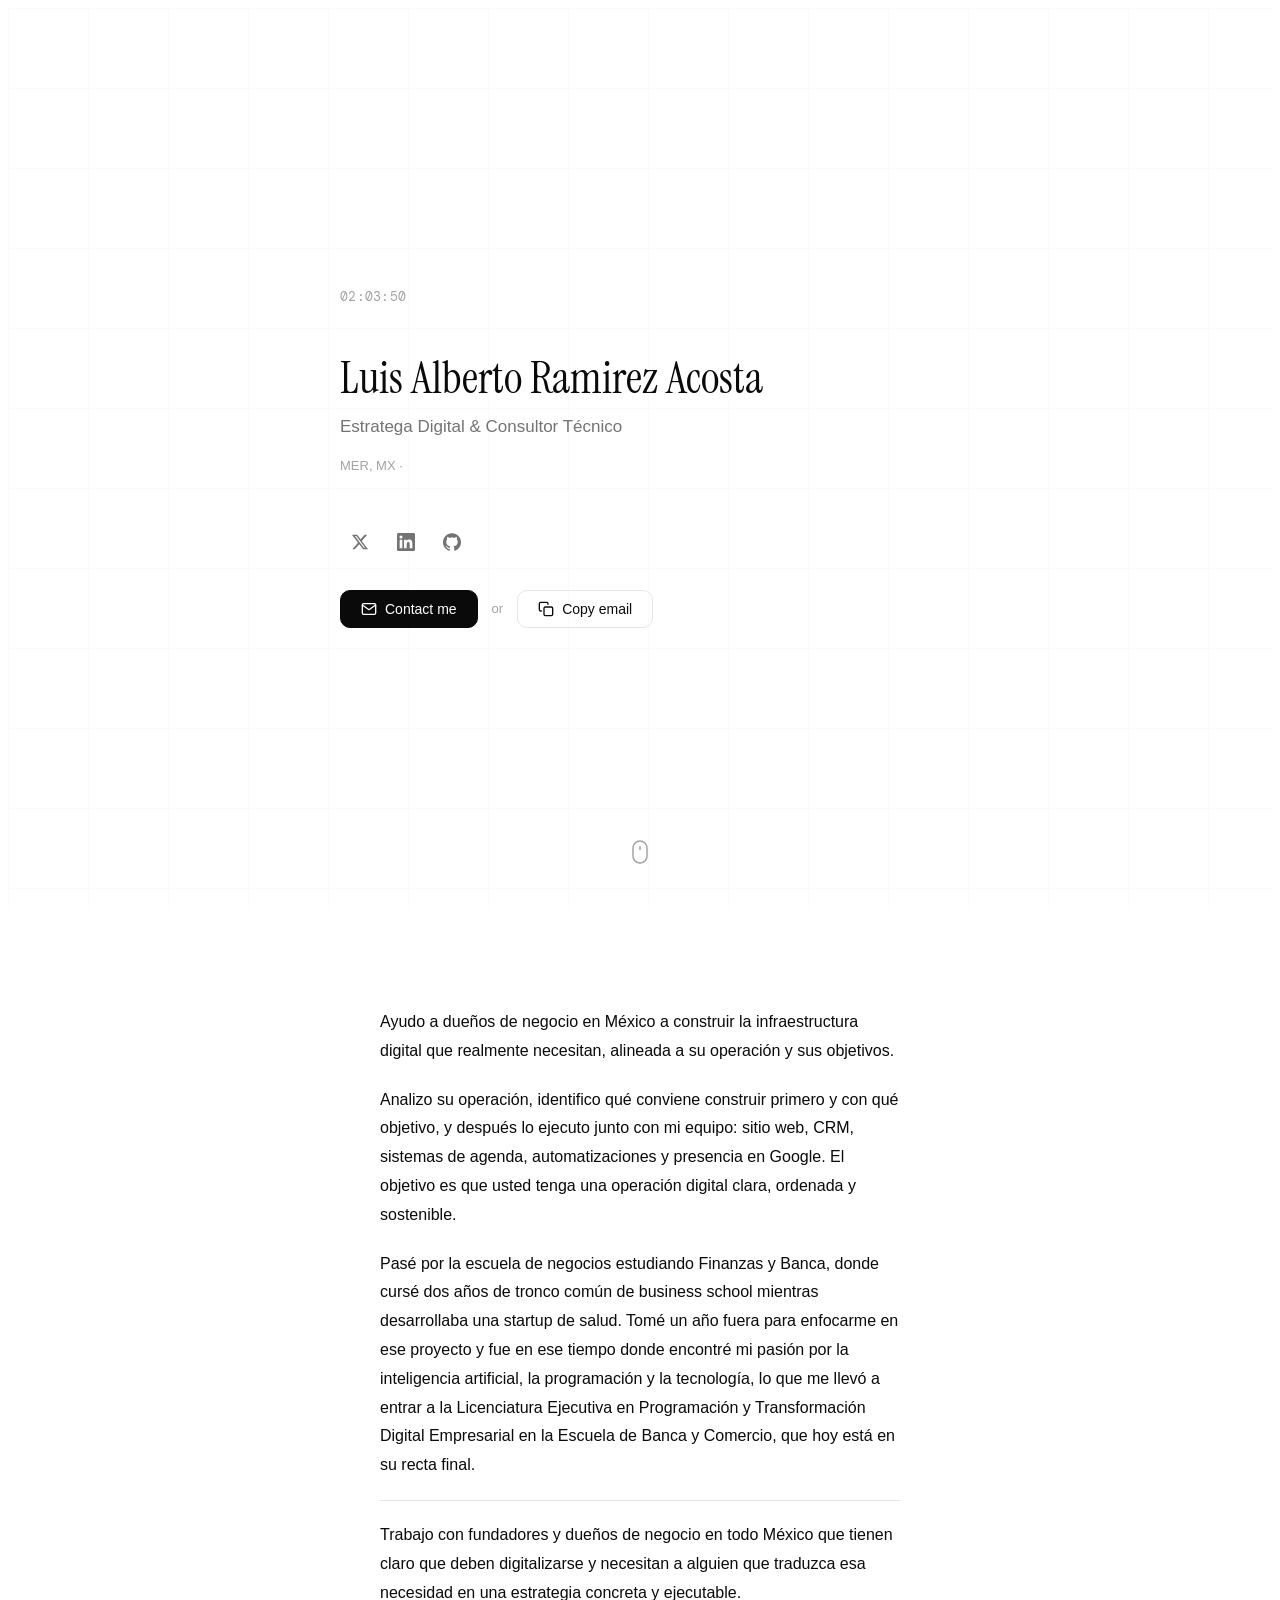
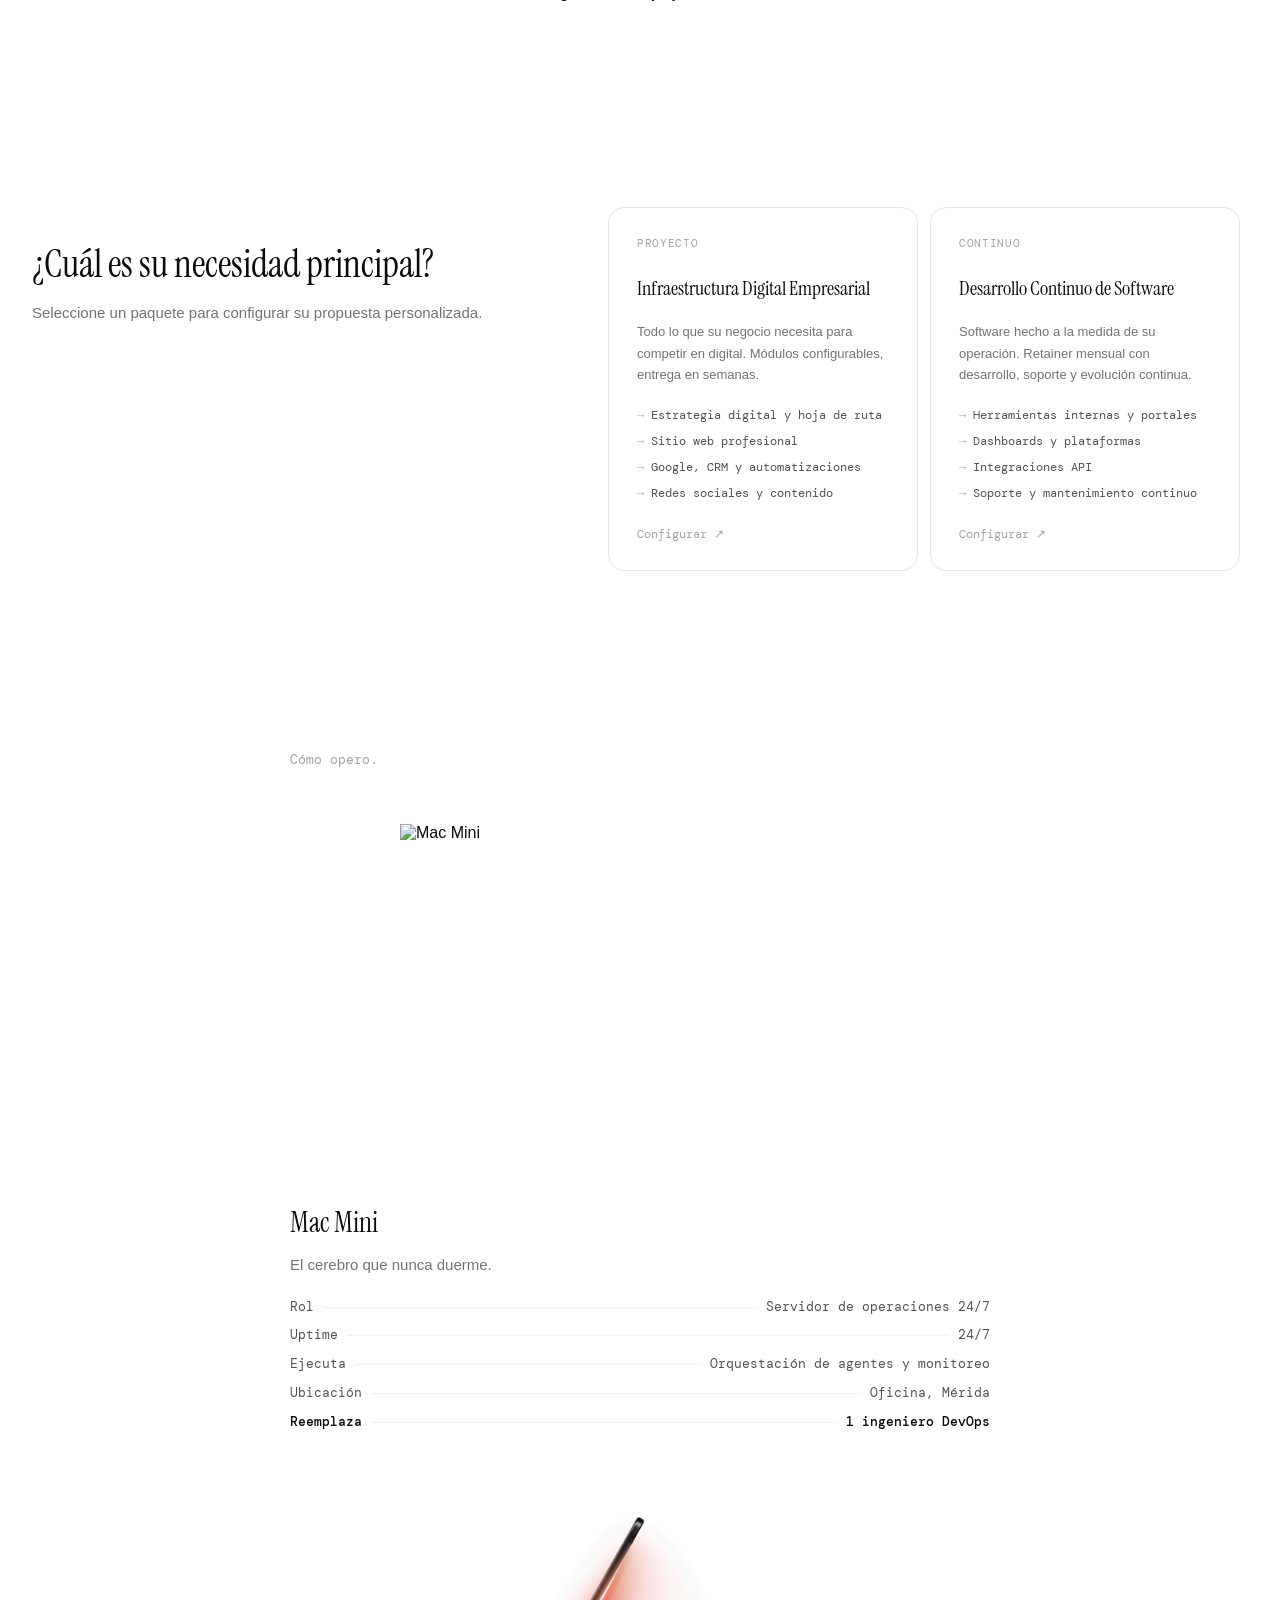
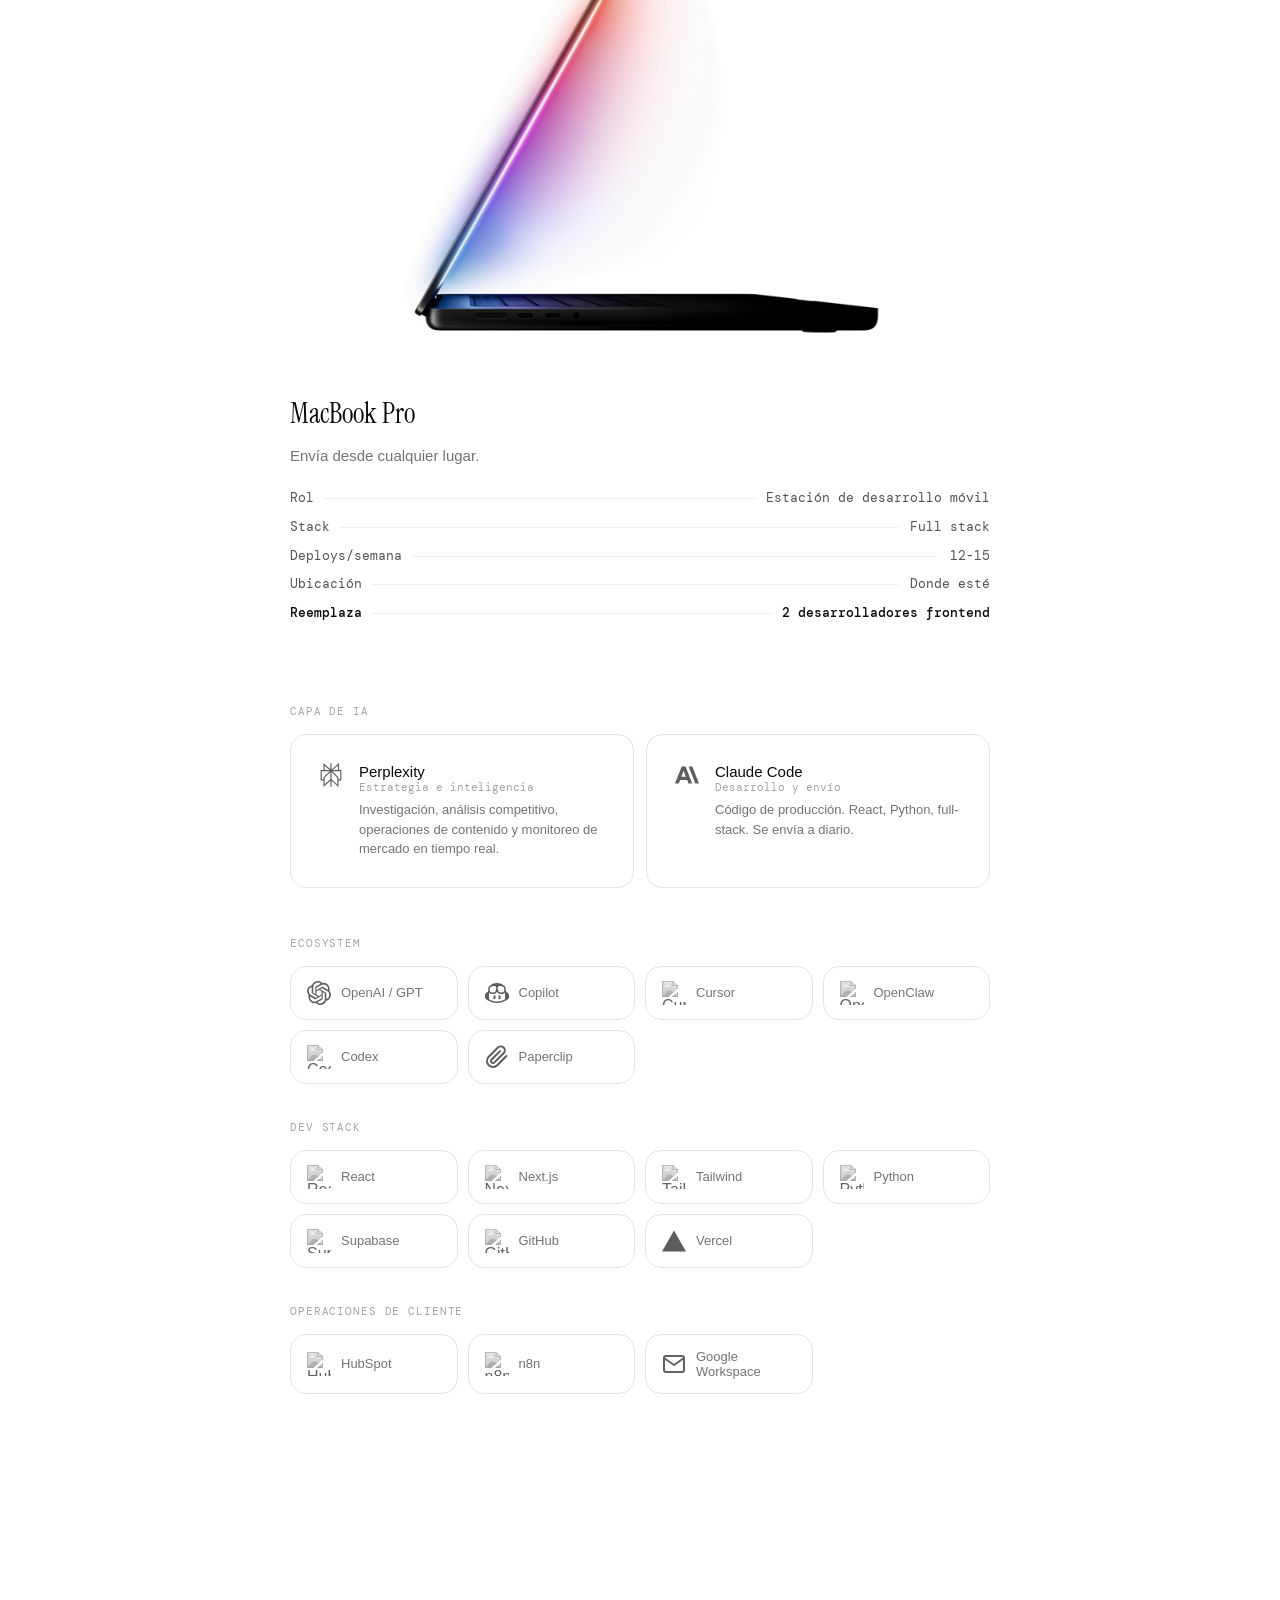
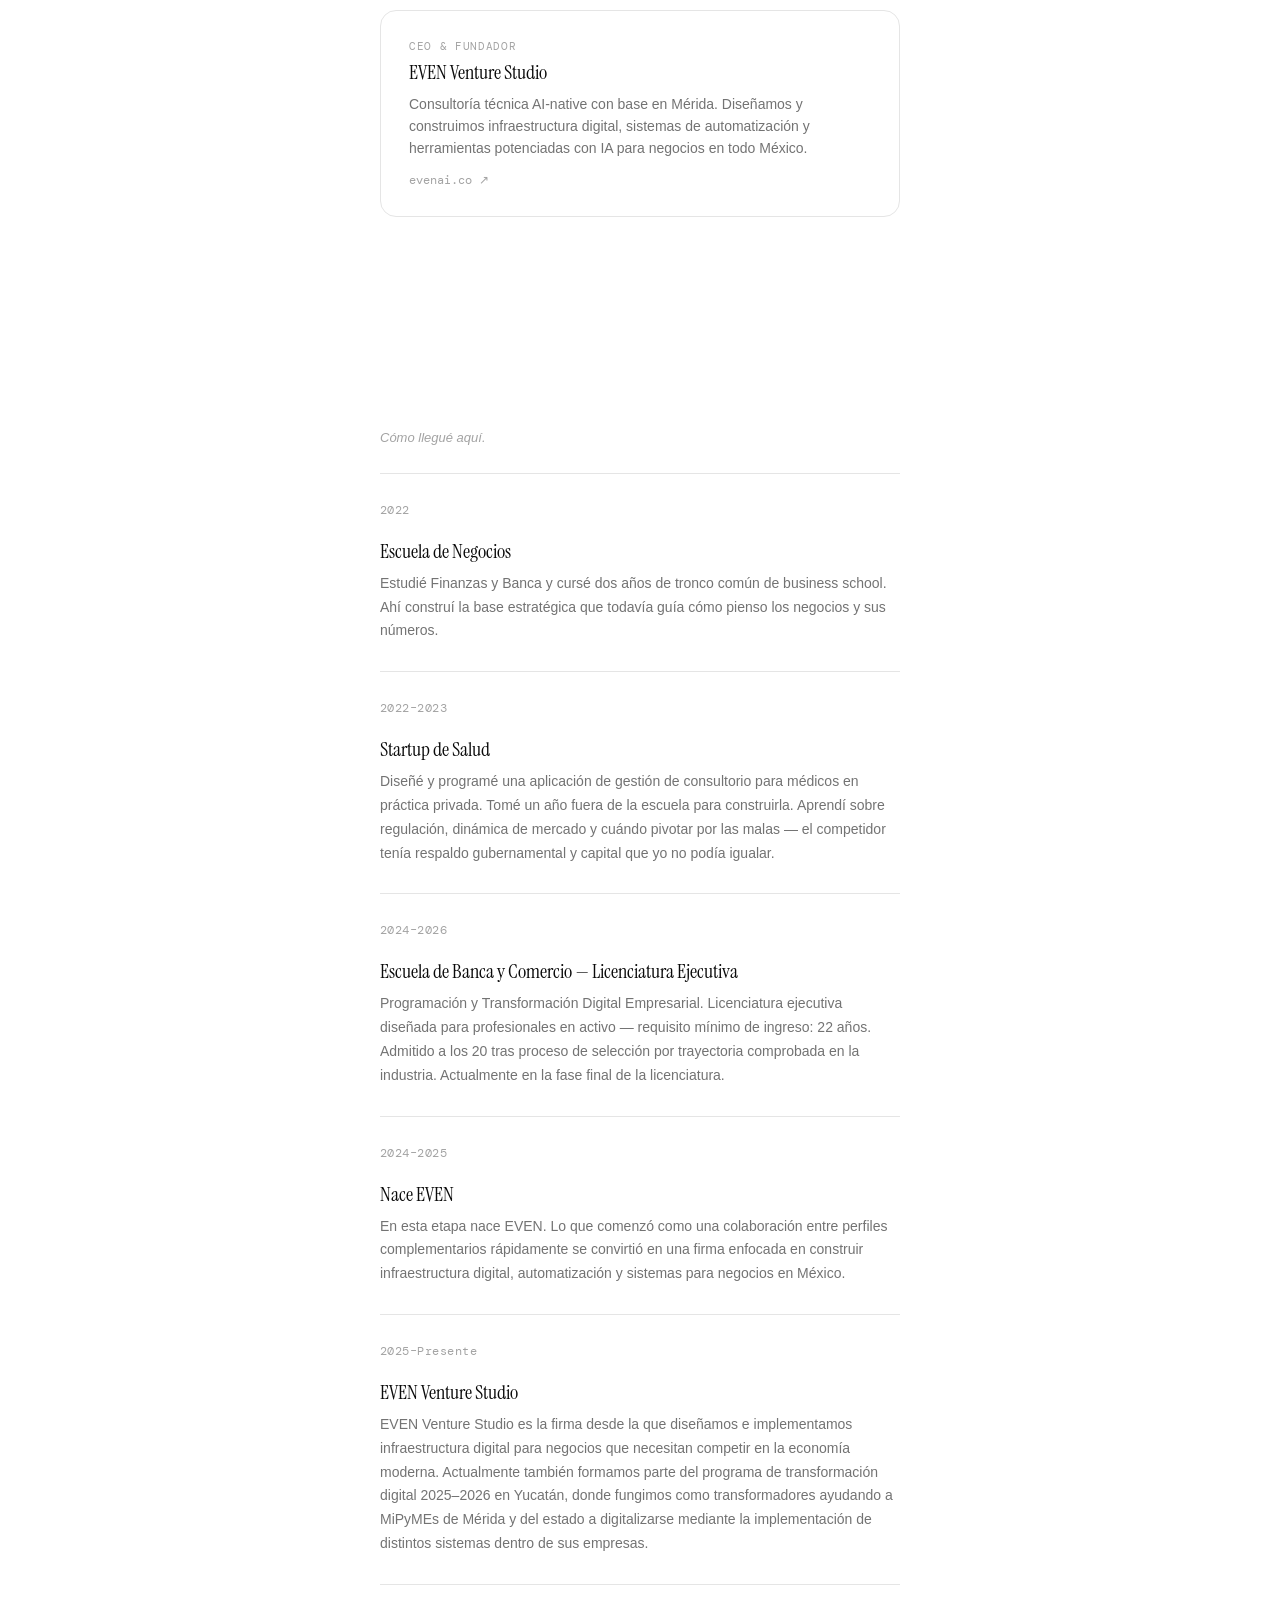
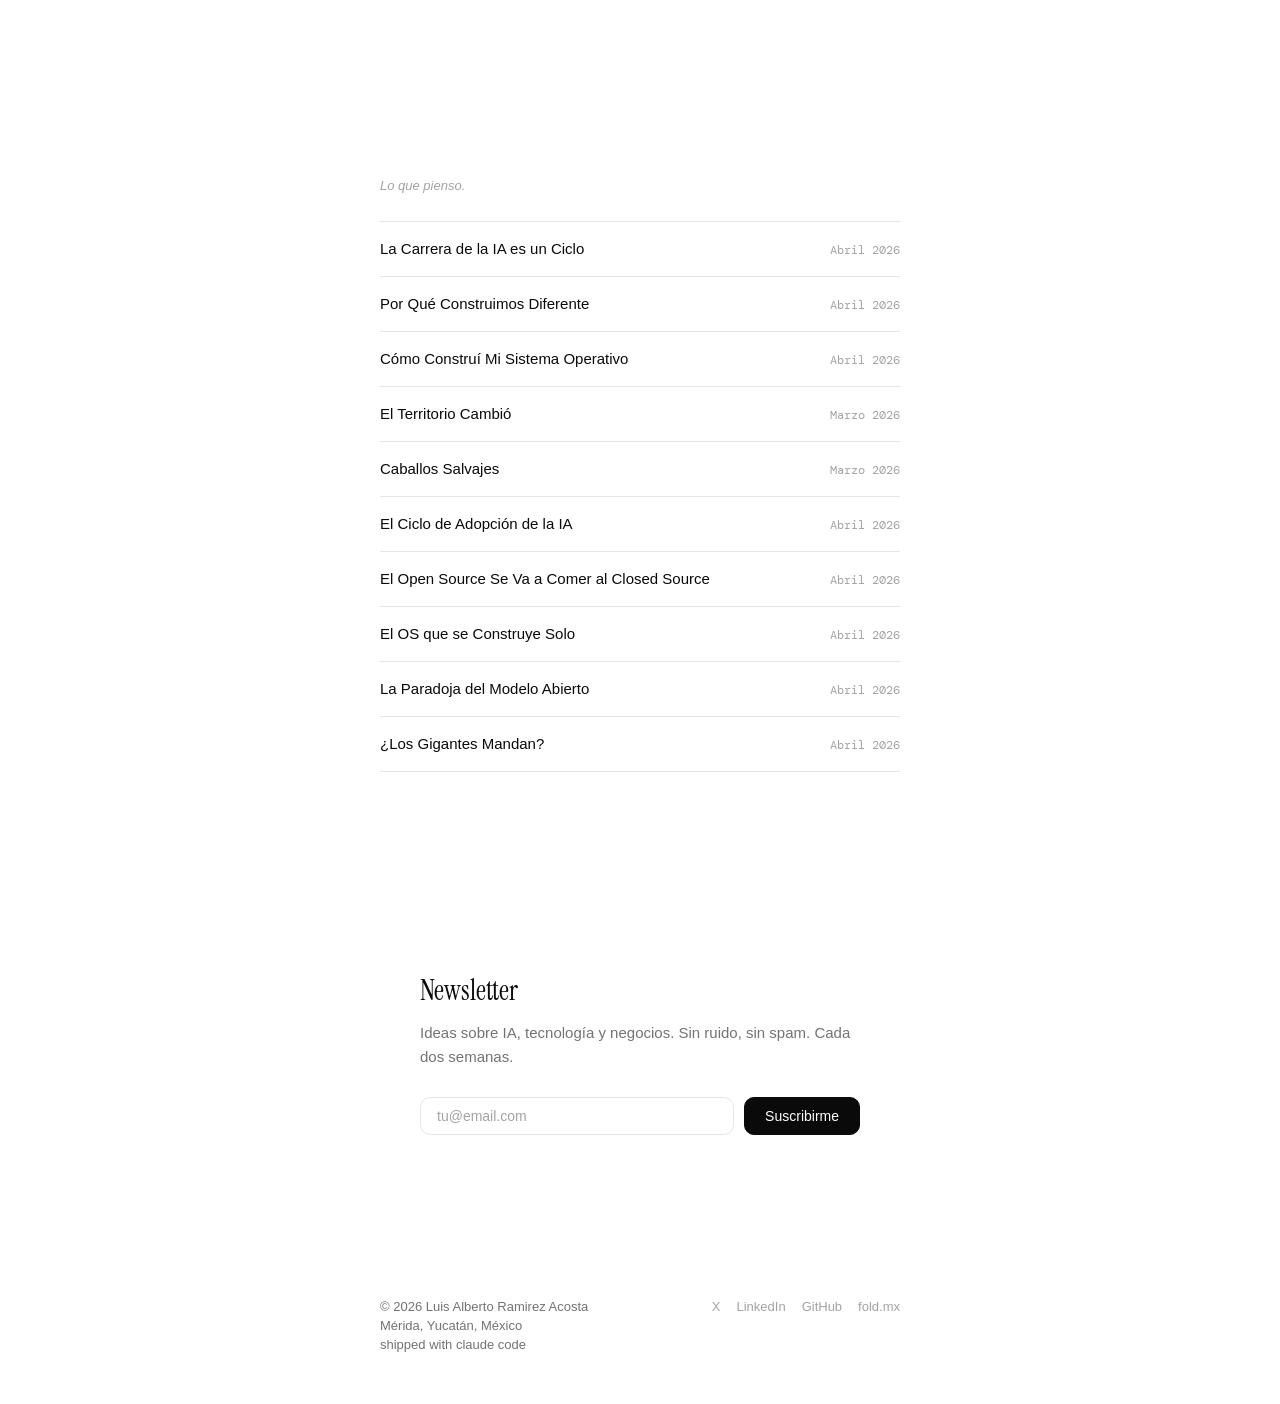
==== commit d8b4d8f1: "feat: CPQ service configurator — interactive sales call tool Two-package configurator replacing the " ====
--- a/index.html
+++ b/index.html
@@ -42,6 +42,7 @@
   <link rel="icon" href="./vitruvian.svg" type="image/svg+xml">
   <link rel="stylesheet" href="base.css">
   <link rel="stylesheet" href="style.css">
+  <link rel="stylesheet" href="configurador.css">
 
   <script type="application/ld+json">
   {
@@ -161,84 +162,44 @@
       </div>
     </section>
 
-    <!-- ===== SERVICIOS ===== -->
+    <!-- ===== SERVICIOS (Configurador) ===== -->
     <section id="servicios" class="section section-servicios">
+      <div class="col-md">
+        <span class="section-label">Configurador</span>
+        <h2 class="cfg-landing-title" data-animate>¿Cuál es su necesidad principal?</h2>
+        <p class="cfg-landing-desc" data-animate>Seleccione un paquete para configurar su propuesta personalizada.</p>
+      </div>
       <div class="col-wide">
-        <span class="section-label">Servicios</span>
-        <p class="setup-intro" data-animate>Lo que entrego.</p>
-
-        <!-- Featured service -->
-        <div class="service-card-featured card" data-animate>
-          <div class="work-role">Arquitecto & Líder Técnico</div>
-          <h3 class="work-title">Desarrollo de Software a la Medida</h3>
-          <p class="work-desc">Sistemas hechos a la medida de su operación. Aplicaciones, plataformas internas, portales de clientes y herramientas operativas que no existen en el mercado, diseñadas específicamente para cómo trabaja su negocio. Desde el diseño hasta la implementación, con soporte continuo.</p>
-          <div class="service-meta">
-            <div class="spec-row"><span class="spec-key">Entregable</span><span class="spec-dots"></span><span class="spec-val">Software funcional en producción</span></div>
-            <div class="spec-row"><span class="spec-key">Tiempo</span><span class="spec-dots"></span><span class="spec-val">Indefinido — desarrollo continuo según necesidades</span></div>
-          </div>
-        </div>
-
-        <!-- Service grid -->
-        <div class="service-grid">
-          <div class="service-card card" data-animate>
-            <div class="work-role">Estratega</div>
-            <h3 class="service-title">Estrategia Digital & Hoja de Ruta</h3>
-            <p class="service-desc">Audito su presencia digital actual, identifico las brechas y construyo un plan por fases adaptado a su presupuesto y objetivos. Usted obtiene una hoja de ruta clara y ejecutable, no una presentación llena de tecnicismos.</p>
-            <div class="service-meta">
-              <span class="service-tag">Plan de transformación digital</span>
-              <span class="service-tag service-tag-time">1–2 semanas</span>
-            </div>
-          </div>
-
-          <div class="service-card card" data-animate>
-            <div class="work-role">Arquitecto & Líder</div>
-            <h3 class="service-title">Diseño & Desarrollo Web</h3>
-            <p class="service-desc">Desde sitios profesionales de una página hasta plataformas completas con blog, galería y sistema de citas. Construido para posicionar en Google y convertir visitantes en clientes.</p>
-            <div class="service-meta">
-              <span class="service-tag">Sitio listo para producción</span>
-              <span class="service-tag service-tag-time">2–4 semanas</span>
-            </div>
-          </div>
-
-          <div class="service-card card" data-animate>
-            <div class="work-role">Estratega & Ejecutor</div>
-            <h3 class="service-title">Ecosistema Google</h3>
-            <p class="service-desc">Google Business Profile, Workspace (correo profesional), Analytics, Search Console y Ads. Todo configurado para que su negocio aparezca cuando alguien busca lo que usted ofrece.</p>
-            <div class="service-meta">
-              <span class="service-tag">Presencia completa en Google</span>
-              <span class="service-tag service-tag-time">1–2 semanas</span>
-            </div>
-          </div>
-
-          <div class="service-card card" data-animate>
-            <div class="work-role">Arquitecto</div>
-            <h3 class="service-title">CRM & Pipeline de Clientes</h3>
-            <p class="service-desc">Un sistema para rastrear cada prospecto, dar seguimiento automático y no perder oportunidades de venta. Construido sobre HubSpot o soluciones a medida según su escala.</p>
-            <div class="service-meta">
-              <span class="service-tag">Pipeline operativo de clientes</span>
-              <span class="service-tag service-tag-time">1–3 semanas</span>
-            </div>
-          </div>
-
-          <div class="service-card card" data-animate>
-            <div class="work-role">Arquitecto de Sistemas</div>
-            <h3 class="service-title">Automatización & Flujos de Trabajo</h3>
-            <p class="service-desc">Conecto sus herramientas para que se comuniquen entre sí. Un nuevo formulario crea un registro en el CRM, envía un correo de confirmación y agenda una cita — sin intervención manual.</p>
-            <div class="service-meta">
-              <span class="service-tag">Flujos de trabajo automatizados</span>
-              <span class="service-tag service-tag-time">1–2 semanas</span>
-            </div>
-          </div>
-
-          <div class="service-card card" data-animate>
-            <div class="work-role">Estratega</div>
-            <h3 class="service-title">Redes Sociales & Contenido</h3>
-            <p class="service-desc">Creación de canales, calendario de contenido y estrategia de publicación diseñada para su industria. Yo construyo el sistema — usted o su equipo lo alimentan con contenido, o también nos encargamos de eso.</p>
-            <div class="service-meta">
-              <span class="service-tag">Infraestructura de contenido</span>
-              <span class="service-tag service-tag-time">2–3 semanas</span>
-            </div>
-          </div>
+        <div class="cfg-package-grid">
+
+          <!-- Package 1: Infraestructura Digital -->
+          <a href="configurador-infraestructura.html" class="cfg-package-card card" data-animate>
+            <div class="work-role">Proyecto</div>
+            <h3 class="cfg-package-name">Infraestructura Digital Empresarial</h3>
+            <p class="cfg-package-desc">Todo lo que su negocio necesita para competir en digital. Módulos configurables, entrega en semanas.</p>
+            <ul class="cfg-package-bullets">
+              <li>Estrategia digital y hoja de ruta</li>
+              <li>Sitio web profesional</li>
+              <li>Google, CRM y automatizaciones</li>
+              <li>Redes sociales y contenido</li>
+            </ul>
+            <span class="work-indicator">Configurar &#8599;</span>
+          </a>
+
+          <!-- Package 2: Software Continuo -->
+          <a href="configurador-software.html" class="cfg-package-card card" data-animate>
+            <div class="work-role">Continuo</div>
+            <h3 class="cfg-package-name">Desarrollo Continuo de Software</h3>
+            <p class="cfg-package-desc">Software hecho a la medida de su operación. Retainer mensual con desarrollo, soporte y evolución continua.</p>
+            <ul class="cfg-package-bullets">
+              <li>Herramientas internas y portales</li>
+              <li>Dashboards y plataformas</li>
+              <li>Integraciones API</li>
+              <li>Soporte y mantenimiento continuo</li>
+            </ul>
+            <span class="work-indicator">Configurar &#8599;</span>
+          </a>
+
         </div>
       </div>
     </section>
--- a/style.css
+++ b/style.css
@@ -346,10 +346,10 @@
 .service-card-featured {
   padding: 32px;
   margin-bottom: 24px;
-  background: var(--surface);
 }
 .service-card-featured .work-title {
   font-size: 22px;
+  font-weight: 300;
   margin-bottom: 10px;
 }
 .service-card-featured .work-desc {
@@ -531,10 +531,10 @@
 .hw-name[data-animate], .hw-tagline[data-animate], .hw-specs[data-animate] { opacity: 0; transform: translateX(20px); }
 .setup-intro[data-animate] { opacity: 0; transform: translateY(20px); }
 
-/* Servicios: fade up */
-#servicios .setup-intro[data-animate] { opacity: 0; transform: translateY(20px); }
-.service-card-featured[data-animate] { opacity: 0; transform: translateY(24px); }
-.service-card[data-animate] { opacity: 0; transform: translateY(20px) scale(0.97); }
+/* Servicios (Configurador): fade up */
+#servicios .cfg-landing-title[data-animate] { opacity: 0; transform: translateY(20px); }
+#servicios .cfg-landing-desc[data-animate] { opacity: 0; transform: translateY(20px); }
+.cfg-package-card[data-animate] { opacity: 0; transform: translateY(20px) scale(0.97); }
 
 /* Trayectoria: fade up */
 #trayectoria .writing-note[data-animate] { opacity: 0; transform: translateY(20px); }
--- a/configurador.css
+++ b/configurador.css
@@ -0,0 +1,804 @@
+/* ============================================
+   Configurador (CPQ) — luisracosta.com
+   All styles for the service configurator.
+   Uses design tokens from style.css (:root).
+   ============================================ */
+
+/* ── Progress Bar ────────────────────────── */
+
+.cfg-progress {
+  position: fixed; top: 0; left: 0; right: 0;
+  height: 3px; z-index: 101;
+  background: var(--border);
+}
+.cfg-progress-fill {
+  height: 100%; width: 0%;
+  background: var(--text);
+}
+
+/* ── Package Selection Landing ───────────── */
+
+.cfg-landing {
+  padding: 120px 0 80px;
+}
+.cfg-landing-title {
+  font-family: var(--font-display);
+  font-size: clamp(1.6rem, 1rem + 2vw, 2.4rem);
+  font-weight: 400;
+  color: var(--text);
+  margin-bottom: 8px;
+}
+.cfg-landing-desc {
+  font-family: var(--font-body);
+  font-size: 15px;
+  color: var(--text-muted);
+  margin-bottom: 48px;
+}
+
+.cfg-package-grid {
+  display: grid;
+  grid-template-columns: repeat(2, 1fr);
+  gap: 12px;
+}
+
+.cfg-package-card {
+  display: flex;
+  flex-direction: column;
+  padding: 28px;
+  cursor: pointer;
+}
+.cfg-package-name {
+  font-family: var(--font-display);
+  font-size: 20px;
+  font-weight: 400;
+  color: var(--text);
+  margin-bottom: 8px;
+  line-height: 1.2;
+}
+.cfg-package-desc {
+  font-family: var(--font-body);
+  font-size: 13px;
+  line-height: 1.65;
+  color: var(--text-muted);
+  margin-bottom: 16px;
+  flex: 1;
+}
+.cfg-package-bullets {
+  list-style: none;
+  padding: 0;
+  margin: 0 0 20px;
+}
+.cfg-package-bullets li {
+  font-family: var(--font-mono);
+  font-size: 12px;
+  color: var(--text-2);
+  padding: 4px 0;
+  line-height: 1.5;
+}
+.cfg-package-bullets li::before {
+  content: '\2192\00a0';
+  color: var(--text-faint);
+}
+
+/* ── Homepage CTA Card ───────────────────── */
+
+.cfg-cta-card {
+  grid-column: 1 / -1;
+  display: flex;
+  align-items: center;
+  justify-content: space-between;
+  padding: 24px 28px;
+  border-style: dashed;
+  cursor: pointer;
+}
+.cfg-cta-card:hover {
+  border-style: solid;
+}
+.cfg-cta-title {
+  font-family: var(--font-body);
+  font-size: 15px;
+  font-weight: 500;
+  color: var(--text);
+  margin-bottom: 4px;
+}
+.cfg-cta-desc {
+  font-family: var(--font-body);
+  font-size: 13px;
+  color: var(--text-muted);
+  line-height: 1.5;
+}
+.cfg-cta-arrow {
+  font-size: 20px;
+  color: var(--text-faint);
+  transition: color 180ms var(--ease), transform 180ms var(--ease);
+  flex-shrink: 0;
+  margin-left: 16px;
+}
+.cfg-cta-card:hover .cfg-cta-arrow {
+  color: var(--text);
+  transform: translate(2px, -2px);
+}
+
+/* ── Stepper Container ───────────────────── */
+
+.cfg-stepper {
+  position: relative;
+  min-height: 100vh;
+}
+
+.cfg-step {
+  display: none;
+  min-height: calc(100vh - 120px);
+  min-height: calc(100dvh - 120px);
+  padding: 80px 0 40px;
+}
+.cfg-step-active {
+  display: block;
+}
+
+/* ── Step Headers ────────────────────────── */
+
+.cfg-step-label {
+  display: block;
+  font-family: var(--font-mono);
+  font-size: 11px;
+  font-weight: 400;
+  letter-spacing: 0.08em;
+  text-transform: uppercase;
+  color: var(--text-faint);
+  margin-bottom: 16px;
+}
+
+.cfg-step-title {
+  font-family: var(--font-display);
+  font-size: clamp(1.4rem, 1rem + 1.5vw, 2.2rem);
+  font-weight: 400;
+  color: var(--text);
+  margin-bottom: 8px;
+  line-height: 1.15;
+}
+
+.cfg-step-desc {
+  font-family: var(--font-body);
+  font-size: 15px;
+  color: var(--text-muted);
+  line-height: 1.6;
+  margin-bottom: 40px;
+}
+
+/* ── Form Fields ─────────────────────────── */
+
+.cfg-field {
+  margin-bottom: 20px;
+}
+
+.cfg-label {
+  display: block;
+  font-family: var(--font-body);
+  font-size: 13px;
+  font-weight: 500;
+  color: var(--text-2);
+  margin-bottom: 8px;
+}
+
+.cfg-input,
+.cfg-select,
+.cfg-textarea {
+  width: 100%;
+  font-family: var(--font-body);
+  font-size: 14px;
+  padding: 12px 16px;
+  border: 1px solid var(--border);
+  border-radius: 10px;
+  background: var(--card);
+  color: var(--text);
+  outline: none;
+  transition: border-color 180ms ease;
+}
+.cfg-input:focus,
+.cfg-select:focus,
+.cfg-textarea:focus {
+  border-color: var(--text-muted);
+}
+.cfg-input::placeholder,
+.cfg-textarea::placeholder {
+  color: var(--text-faint);
+}
+
+.cfg-select {
+  appearance: none;
+  background-image: url("data:image/svg+xml,%3Csvg width='12' height='8' viewBox='0 0 12 8' fill='none' xmlns='http://www.w3.org/2000/svg'%3E%3Cpath d='M1 1.5L6 6.5L11 1.5' stroke='%23737373' stroke-width='1.5' stroke-linecap='round' stroke-linejoin='round'/%3E%3C/svg%3E");
+  background-repeat: no-repeat;
+  background-position: right 16px center;
+  padding-right: 40px;
+}
+
+.cfg-textarea {
+  resize: vertical;
+  min-height: 100px;
+  line-height: 1.6;
+}
+
+/* ── Radio Cards (single select) ─────────── */
+
+.cfg-radio-group,
+.cfg-check-group {
+  display: flex;
+  flex-direction: column;
+  gap: 8px;
+}
+
+.cfg-radio-group--grid {
+  display: grid;
+  grid-template-columns: repeat(2, 1fr);
+  gap: 8px;
+}
+
+.cfg-option input[type="radio"],
+.cfg-option input[type="checkbox"] {
+  position: absolute;
+  width: 1px;
+  height: 1px;
+  padding: 0;
+  margin: -1px;
+  overflow: hidden;
+  clip: rect(0, 0, 0, 0);
+  white-space: nowrap;
+  border-width: 0;
+}
+
+.cfg-option-label {
+  display: flex;
+  align-items: center;
+  justify-content: space-between;
+  padding: 14px 16px;
+  border: 1px solid var(--border);
+  border-radius: 10px;
+  cursor: pointer;
+  transition: border-color 180ms var(--ease), background 180ms var(--ease);
+  gap: 12px;
+}
+.cfg-option-label:hover {
+  border-color: var(--border-hover);
+}
+
+.cfg-option input:checked + .cfg-option-label {
+  border-color: var(--text);
+  background: var(--surface);
+}
+
+.cfg-option-name {
+  font-family: var(--font-body);
+  font-size: 14px;
+  color: var(--text);
+}
+.cfg-option-detail {
+  font-family: var(--font-body);
+  font-size: 12px;
+  color: var(--text-muted);
+  margin-top: 2px;
+}
+.cfg-option-meta {
+  font-family: var(--font-mono);
+  font-size: 12px;
+  color: var(--text-faint);
+  white-space: nowrap;
+  flex-shrink: 0;
+}
+
+/* ── Multi-select Checkboxes ─────────────── */
+
+.cfg-check-grid {
+  display: grid;
+  grid-template-columns: repeat(2, 1fr);
+  gap: 8px;
+}
+
+.cfg-option input[type="checkbox"] + .cfg-option-label::before {
+  content: '';
+  width: 18px;
+  height: 18px;
+  border: 1.5px solid var(--border);
+  border-radius: 4px;
+  flex-shrink: 0;
+  transition: background 180ms var(--ease), border-color 180ms var(--ease);
+}
+.cfg-option input[type="checkbox"]:checked + .cfg-option-label::before {
+  background: var(--text);
+  border-color: var(--text);
+  background-image: url("data:image/svg+xml,%3Csvg width='12' height='10' viewBox='0 0 12 10' fill='none' xmlns='http://www.w3.org/2000/svg'%3E%3Cpath d='M1 5L4.5 8.5L11 1.5' stroke='white' stroke-width='2' stroke-linecap='round' stroke-linejoin='round'/%3E%3C/svg%3E");
+  background-repeat: no-repeat;
+  background-position: center;
+}
+[data-theme="dark"] .cfg-option input[type="checkbox"]:checked + .cfg-option-label::before {
+  background-image: url("data:image/svg+xml,%3Csvg width='12' height='10' viewBox='0 0 12 10' fill='none' xmlns='http://www.w3.org/2000/svg'%3E%3Cpath d='M1 5L4.5 8.5L11 1.5' stroke='%230A0A0A' stroke-width='2' stroke-linecap='round' stroke-linejoin='round'/%3E%3C/svg%3E");
+}
+
+.cfg-option input[type="checkbox"] + .cfg-option-label {
+  justify-content: flex-start;
+}
+
+/* ── Module Toggle Cards ─────────────────── */
+
+.cfg-modules {
+  display: flex;
+  flex-direction: column;
+  gap: 10px;
+}
+
+.cfg-module {
+  background: var(--card);
+  border: 1px solid var(--border);
+  border-radius: 16px;
+  padding: 20px 24px;
+  transition: border-color 180ms var(--ease);
+}
+.cfg-module.cfg-module-active {
+  border-color: var(--text);
+}
+
+.cfg-module-locked {
+  border-style: dashed;
+}
+
+.cfg-module-header {
+  display: flex;
+  align-items: center;
+  justify-content: space-between;
+  gap: 16px;
+}
+
+.cfg-module-info { flex: 1; min-width: 0; }
+
+.cfg-module-name {
+  font-family: var(--font-body);
+  font-size: 15px;
+  font-weight: 500;
+  color: var(--text);
+  margin-bottom: 2px;
+}
+
+.cfg-module-time {
+  font-family: var(--font-mono);
+  font-size: 11px;
+  color: var(--text-faint);
+}
+
+.cfg-module-badge {
+  font-family: var(--font-mono);
+  font-size: 11px;
+  color: var(--text-faint);
+  padding: 4px 10px;
+  border: 1px solid var(--border);
+  border-radius: 6px;
+  white-space: nowrap;
+  flex-shrink: 0;
+}
+
+/* ── Toggle Switch ───────────────────────── */
+
+.cfg-toggle {
+  width: 44px;
+  height: 24px;
+  padding: 0;
+  border: none;
+  background: none;
+  cursor: pointer;
+  flex-shrink: 0;
+}
+
+.cfg-toggle-track {
+  display: block;
+  width: 44px;
+  height: 24px;
+  border-radius: 12px;
+  background: var(--border);
+  position: relative;
+  transition: background 180ms var(--ease);
+}
+
+.cfg-toggle[aria-pressed="true"] .cfg-toggle-track {
+  background: var(--text);
+}
+
+.cfg-toggle-thumb {
+  display: block;
+  width: 18px;
+  height: 18px;
+  border-radius: 50%;
+  background: var(--bg);
+  position: absolute;
+  top: 3px;
+  left: 3px;
+  transition: transform 180ms var(--ease);
+}
+
+.cfg-toggle[aria-pressed="true"] .cfg-toggle-thumb {
+  transform: translateX(20px);
+}
+
+/* ── Sub-options (expanded under modules) ── */
+
+.cfg-suboptions {
+  padding: 20px 0 0;
+  overflow: hidden;
+}
+
+.cfg-suboption-group {
+  margin-bottom: 16px;
+}
+
+.cfg-suboption-label {
+  font-family: var(--font-mono);
+  font-size: 11px;
+  letter-spacing: 0.06em;
+  text-transform: uppercase;
+  color: var(--text-faint);
+  margin-bottom: 8px;
+  display: block;
+}
+
+/* ── Yes/No Pill Toggles ─────────────────── */
+
+.cfg-pill-group {
+  display: inline-flex;
+  border: 1px solid var(--border);
+  border-radius: 8px;
+  overflow: hidden;
+}
+
+.cfg-pill input {
+  position: absolute;
+  width: 1px;
+  height: 1px;
+  padding: 0;
+  margin: -1px;
+  overflow: hidden;
+  clip: rect(0, 0, 0, 0);
+  white-space: nowrap;
+  border-width: 0;
+}
+
+.cfg-pill-label {
+  font-family: var(--font-body);
+  font-size: 13px;
+  font-weight: 500;
+  padding: 8px 16px;
+  cursor: pointer;
+  color: var(--text-muted);
+  transition: background 180ms var(--ease), color 180ms var(--ease);
+  border-right: 1px solid var(--border);
+}
+.cfg-pill-label:last-of-type {
+  border-right: none;
+}
+
+.cfg-pill input:checked + .cfg-pill-label {
+  background: var(--text);
+  color: var(--bg);
+}
+
+/* ── Number Stepper ──────────────────────── */
+
+.cfg-stepper-input {
+  display: inline-flex;
+  align-items: center;
+  gap: 0;
+  border: 1px solid var(--border);
+  border-radius: 10px;
+  overflow: hidden;
+}
+
+.cfg-stepper-btn {
+  width: 40px;
+  height: 40px;
+  display: flex;
+  align-items: center;
+  justify-content: center;
+  font-family: var(--font-mono);
+  font-size: 16px;
+  color: var(--text-muted);
+  background: var(--card);
+  border: none;
+  cursor: pointer;
+  transition: background 180ms var(--ease), color 180ms var(--ease);
+}
+.cfg-stepper-btn:hover {
+  background: var(--surface);
+  color: var(--text);
+}
+
+.cfg-stepper-value {
+  width: 48px;
+  text-align: center;
+  font-family: var(--font-mono);
+  font-size: 14px;
+  color: var(--text);
+  border: none;
+  background: var(--card);
+  outline: none;
+}
+
+/* ── Navigation Bar (fixed bottom) ───────── */
+
+.cfg-nav {
+  position: fixed;
+  position: -webkit-sticky;
+  position: sticky;
+  bottom: 0;
+  left: 0;
+  right: 0;
+  width: 100%;
+  background: var(--bg);
+  border-top: 1px solid var(--border);
+  z-index: 100;
+  transition: background 200ms ease;
+  padding-bottom: env(safe-area-inset-bottom, 0px);
+  -webkit-padding-after: env(safe-area-inset-bottom, 0px);
+}
+
+.cfg-nav-inner {
+  max-width: 700px;
+  margin: 0 auto;
+  padding: 16px 32px;
+  display: flex;
+  justify-content: space-between;
+  align-items: center;
+}
+
+.cfg-nav .btn:disabled {
+  opacity: 0.3;
+  cursor: not-allowed;
+}
+
+/* ── Summary Section ─────────────────────── */
+
+.cfg-summary-section {
+  margin-bottom: 32px;
+}
+
+.cfg-summary-heading {
+  font-family: var(--font-mono);
+  font-size: 11px;
+  letter-spacing: 0.08em;
+  text-transform: uppercase;
+  color: var(--text-faint);
+  margin-bottom: 16px;
+}
+
+.cfg-summary-totals {
+  border-top: 1px solid var(--border);
+  padding-top: 16px;
+}
+
+.cfg-summary-total-row {
+  font-weight: 500;
+}
+
+.cfg-summary-nudge {
+  font-family: var(--font-body);
+  font-size: 13px;
+  color: var(--text-muted);
+  font-style: italic;
+  margin-top: 8px;
+}
+
+.cfg-summary-included {
+  font-family: var(--font-body);
+  font-size: 13px;
+  color: var(--text-faint);
+  font-style: italic;
+}
+
+/* ── Summary Action Buttons ──────────────── */
+
+.cfg-actions {
+  display: flex;
+  gap: 12px;
+  margin-top: 40px;
+}
+
+/* ── Software Package Layout ─────────────── */
+
+.cfg-software-contact-summary {
+  display: grid;
+  grid-template-columns: 1fr;
+  gap: 40px;
+  margin-bottom: 8px;
+}
+
+.cfg-summary-desc {
+  font-family: var(--font-body);
+  font-size: 14px;
+  color: var(--text-muted);
+  line-height: 1.6;
+  margin-top: 8px;
+  padding: 12px 16px;
+  background: var(--surface);
+  border-radius: 8px;
+}
+
+/* ── Timeline Estimate ───────────────────── */
+
+.cfg-timeline-estimate {
+  margin-top: 24px;
+  padding: 16px 20px;
+  background: var(--surface);
+  border-radius: 10px;
+}
+
+.cfg-timeline-label {
+  font-family: var(--font-mono);
+  font-size: 11px;
+  letter-spacing: 0.06em;
+  text-transform: uppercase;
+  color: var(--text-faint);
+  margin-bottom: 4px;
+}
+
+.cfg-timeline-value {
+  font-family: var(--font-body);
+  font-size: 15px;
+  font-weight: 500;
+  color: var(--text);
+}
+
+/* ── PDF Template (hidden, for html2canvas) ── */
+
+.cfg-pdf-template {
+  position: absolute;
+  left: -9999px;
+  top: 0;
+  width: 794px; /* A4 at 96dpi */
+  background: #FFFFFF;
+  color: #0A0A0A;
+}
+
+.cfg-pdf-page {
+  width: 794px;
+  min-height: 1123px; /* A4 height at 96dpi */
+  padding: 80px;
+  box-sizing: border-box;
+  position: relative;
+  page-break-after: always;
+}
+
+.cfg-pdf-cover-title {
+  font-family: var(--font-display);
+  font-size: 36px;
+  font-weight: 400;
+  color: #0A0A0A;
+}
+
+.cfg-pdf-cover-client {
+  font-family: var(--font-body);
+  font-size: 20px;
+  color: #525252;
+}
+
+.cfg-pdf-section-header {
+  font-family: var(--font-mono);
+  font-size: 11px;
+  letter-spacing: 0.08em;
+  text-transform: uppercase;
+  color: #A3A3A3;
+  margin-bottom: 24px;
+}
+
+.cfg-pdf-meta {
+  font-family: var(--font-mono);
+  font-size: 11px;
+  color: #A3A3A3;
+}
+
+.cfg-pdf-total {
+  font-family: var(--font-body);
+  font-size: 18px;
+  font-weight: 500;
+  color: #0A0A0A;
+}
+
+/* Force light mode colors inside PDF template */
+.cfg-pdf-template .spec-row {
+  color: #525252;
+}
+.cfg-pdf-template .spec-key {
+  color: #525252;
+}
+.cfg-pdf-template .spec-val {
+  color: #525252;
+}
+.cfg-pdf-template .spec-dots {
+  border-bottom-color: #E5E5E5;
+}
+.cfg-pdf-template .spec-highlight {
+  color: #0A0A0A;
+}
+
+/* ============================================
+   RESPONSIVE — Tablet
+   ============================================ */
+
+@media (min-width: 769px) and (max-width: 1024px) {
+  .cfg-package-grid {
+    grid-template-columns: repeat(2, 1fr);
+  }
+  .cfg-radio-group--grid {
+    grid-template-columns: repeat(2, 1fr);
+  }
+  .cfg-check-grid {
+    grid-template-columns: repeat(2, 1fr);
+  }
+}
+
+/* ============================================
+   RESPONSIVE — Mobile (max 768px)
+   ============================================ */
+
+@media (max-width: 768px) {
+  .cfg-landing {
+    padding: 80px 0 64px;
+  }
+
+  .cfg-package-grid {
+    grid-template-columns: 1fr;
+  }
+
+  .cfg-step {
+    min-height: auto;
+    min-height: calc(100dvh - 120px);
+    padding: 64px 0 24px;
+  }
+
+  .cfg-step-desc {
+    margin-bottom: 28px;
+  }
+
+  .cfg-radio-group--grid,
+  .cfg-check-grid {
+    grid-template-columns: 1fr;
+  }
+
+  .cfg-module {
+    padding: 16px 20px;
+  }
+
+  .cfg-module-header {
+    flex-wrap: wrap;
+    gap: 8px;
+  }
+
+  .cfg-nav-inner {
+    padding: 12px 20px;
+  }
+
+  .cfg-actions {
+    flex-direction: column;
+  }
+  .cfg-actions .btn {
+    width: 100%;
+    justify-content: center;
+  }
+
+  .cfg-cta-card {
+    padding: 20px;
+  }
+}
+
+/* ============================================
+   RESPONSIVE — Small phones (max 480px)
+   ============================================ */
+
+@media (max-width: 480px) {
+  .cfg-landing {
+    padding: 64px 0 48px;
+  }
+
+  .cfg-package-card {
+    padding: 20px;
+  }
+
+  .cfg-module-name {
+    font-size: 14px;
+  }
+}
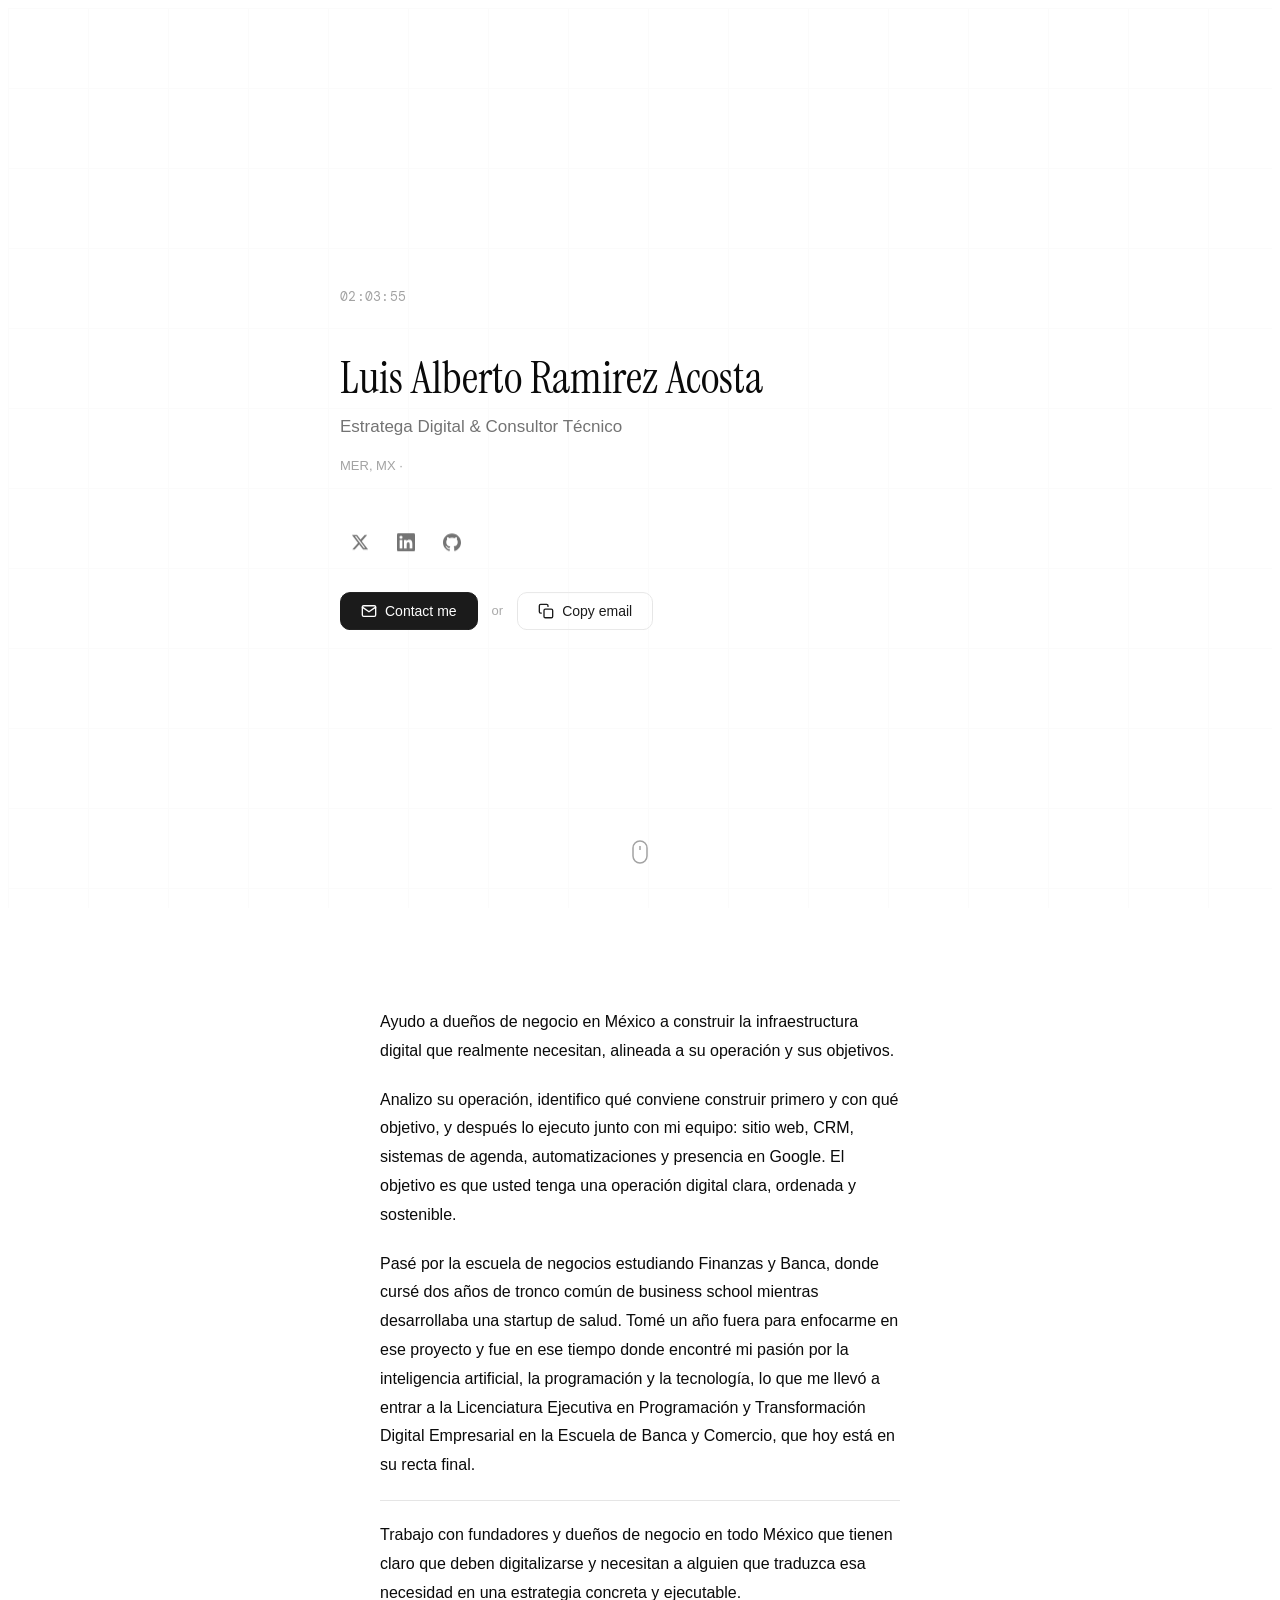
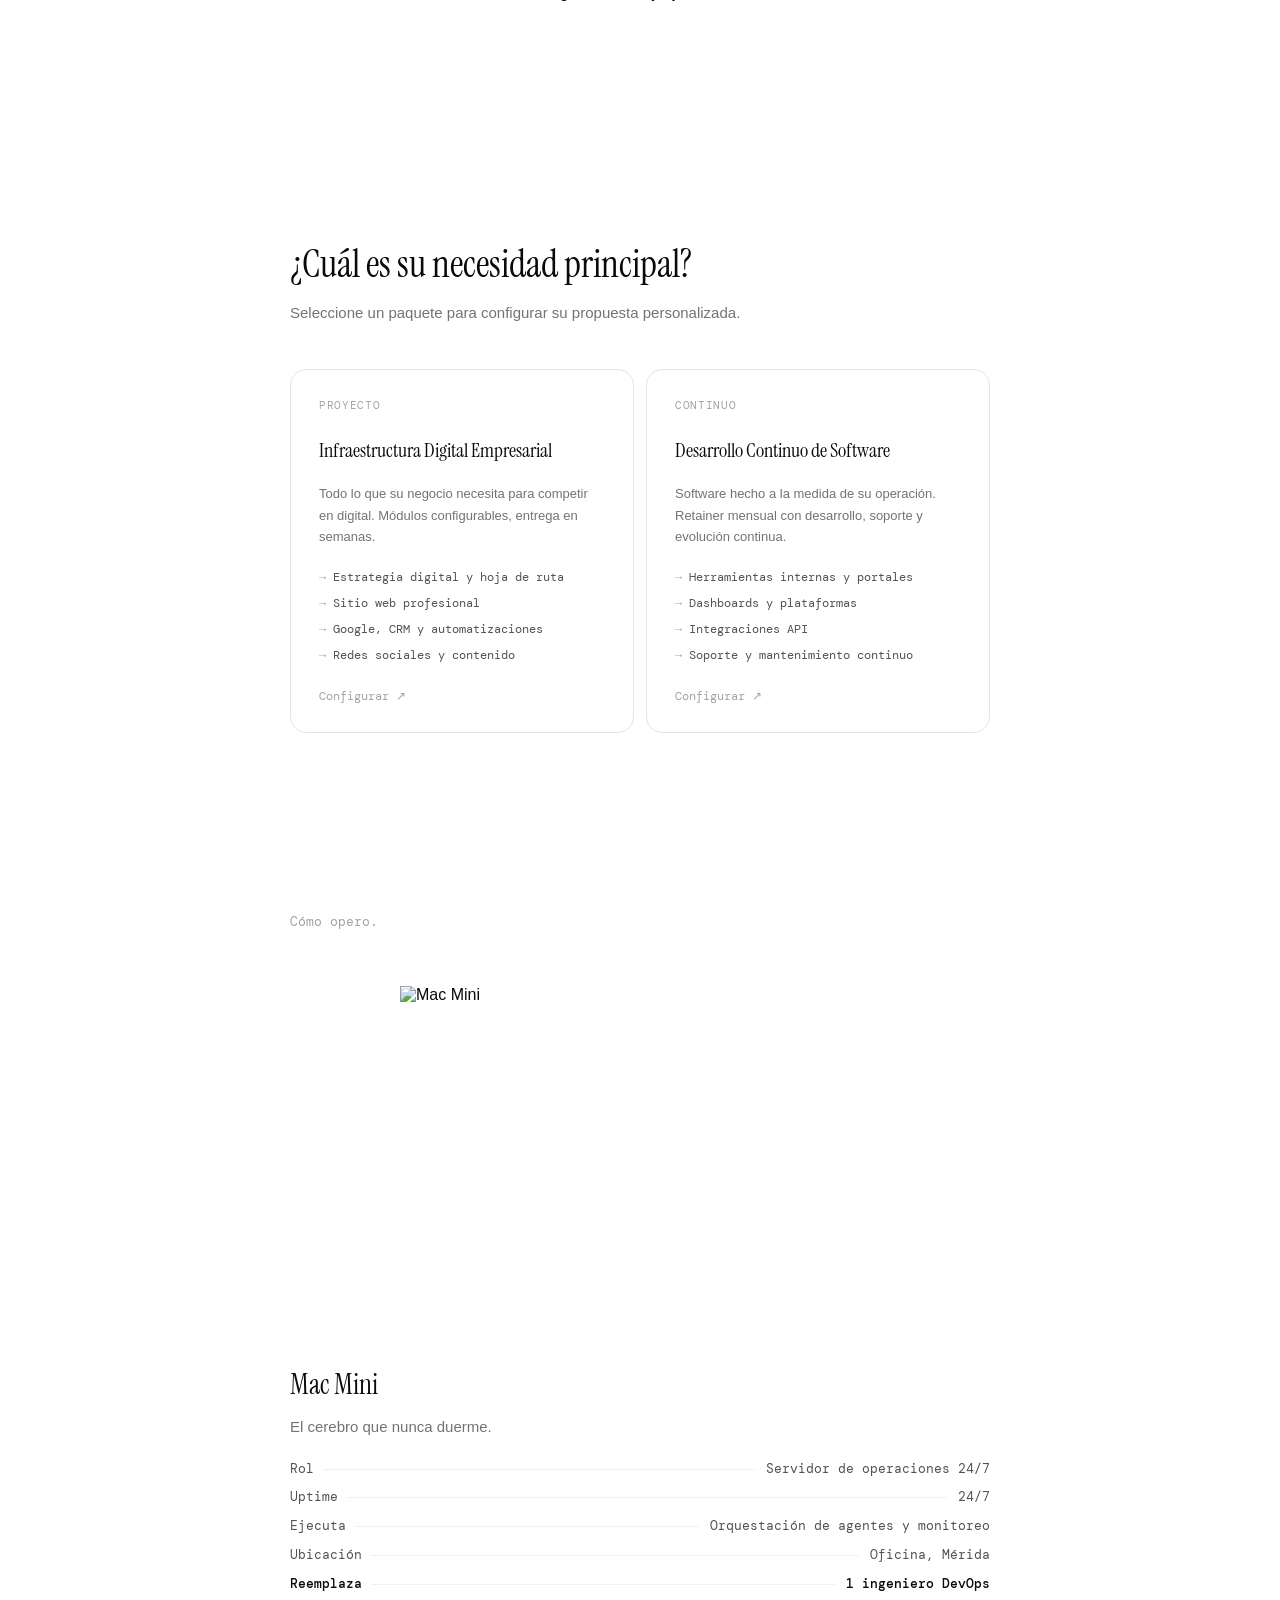
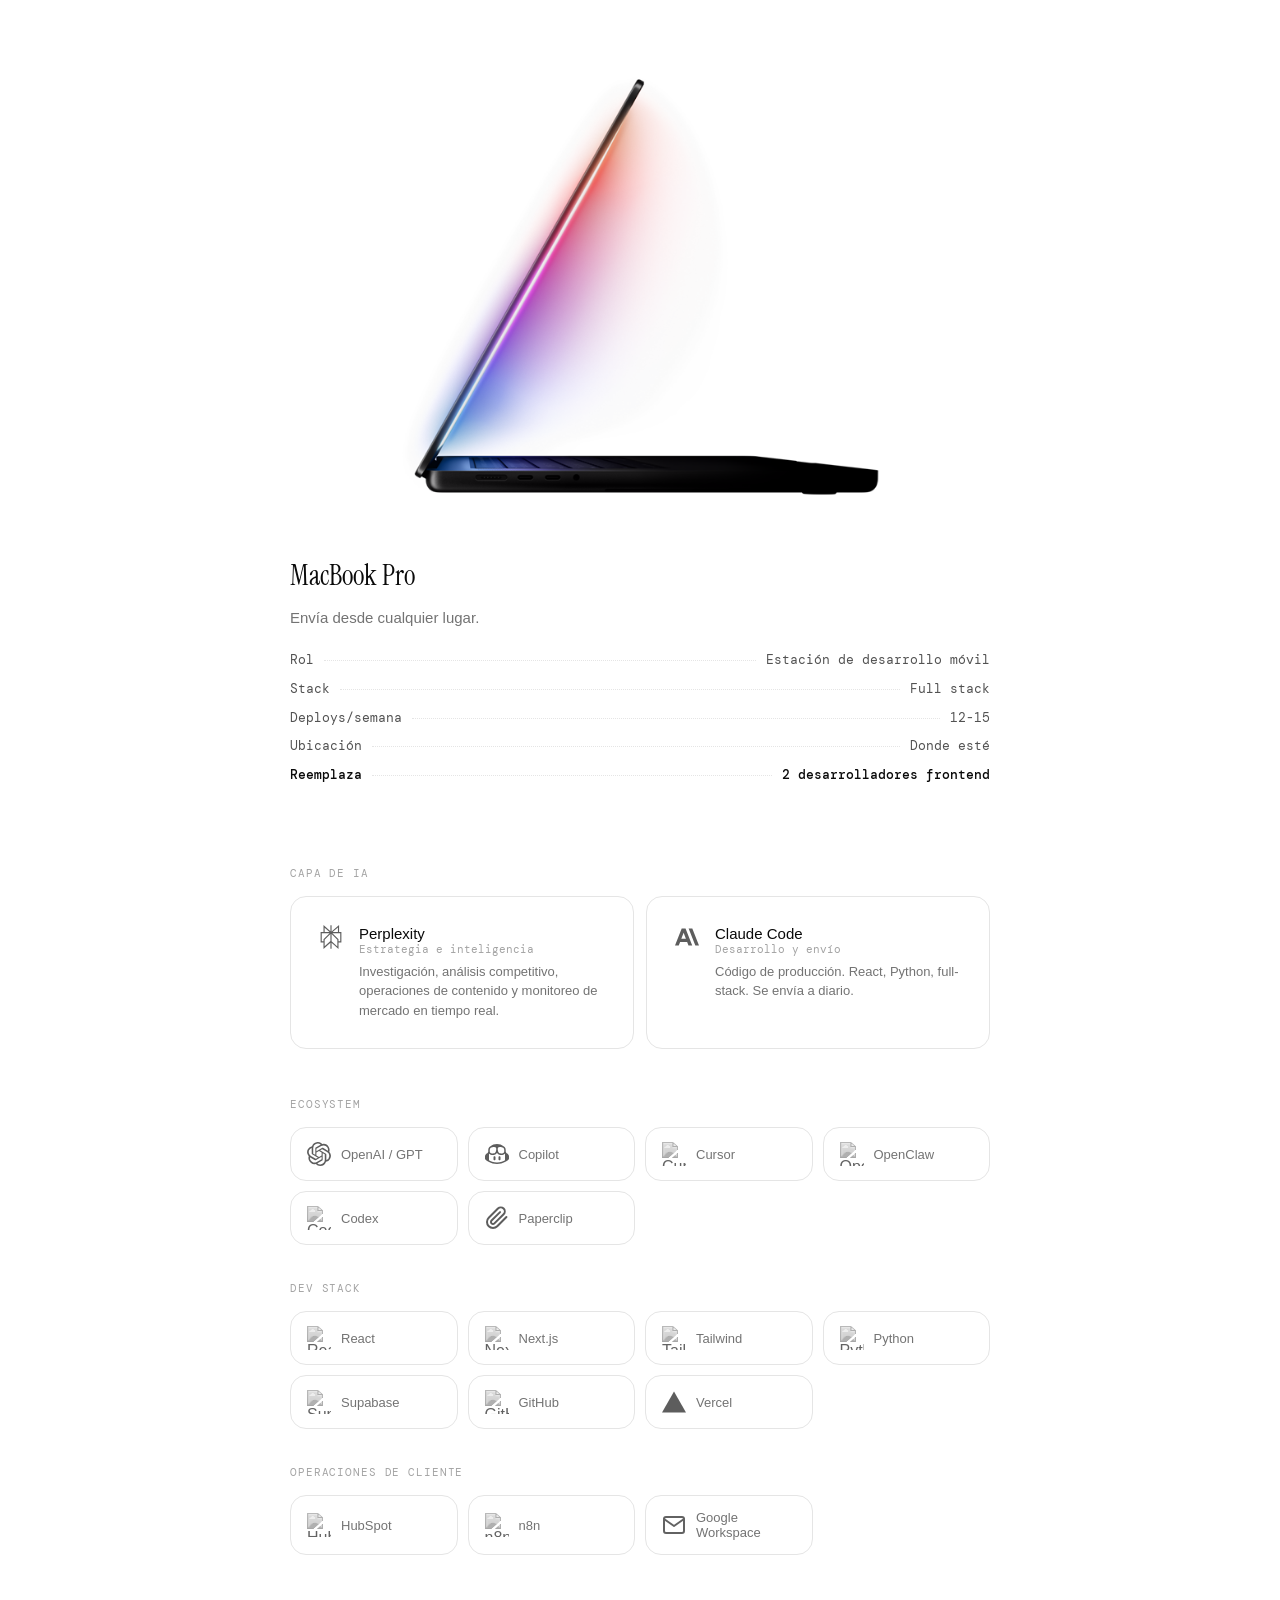
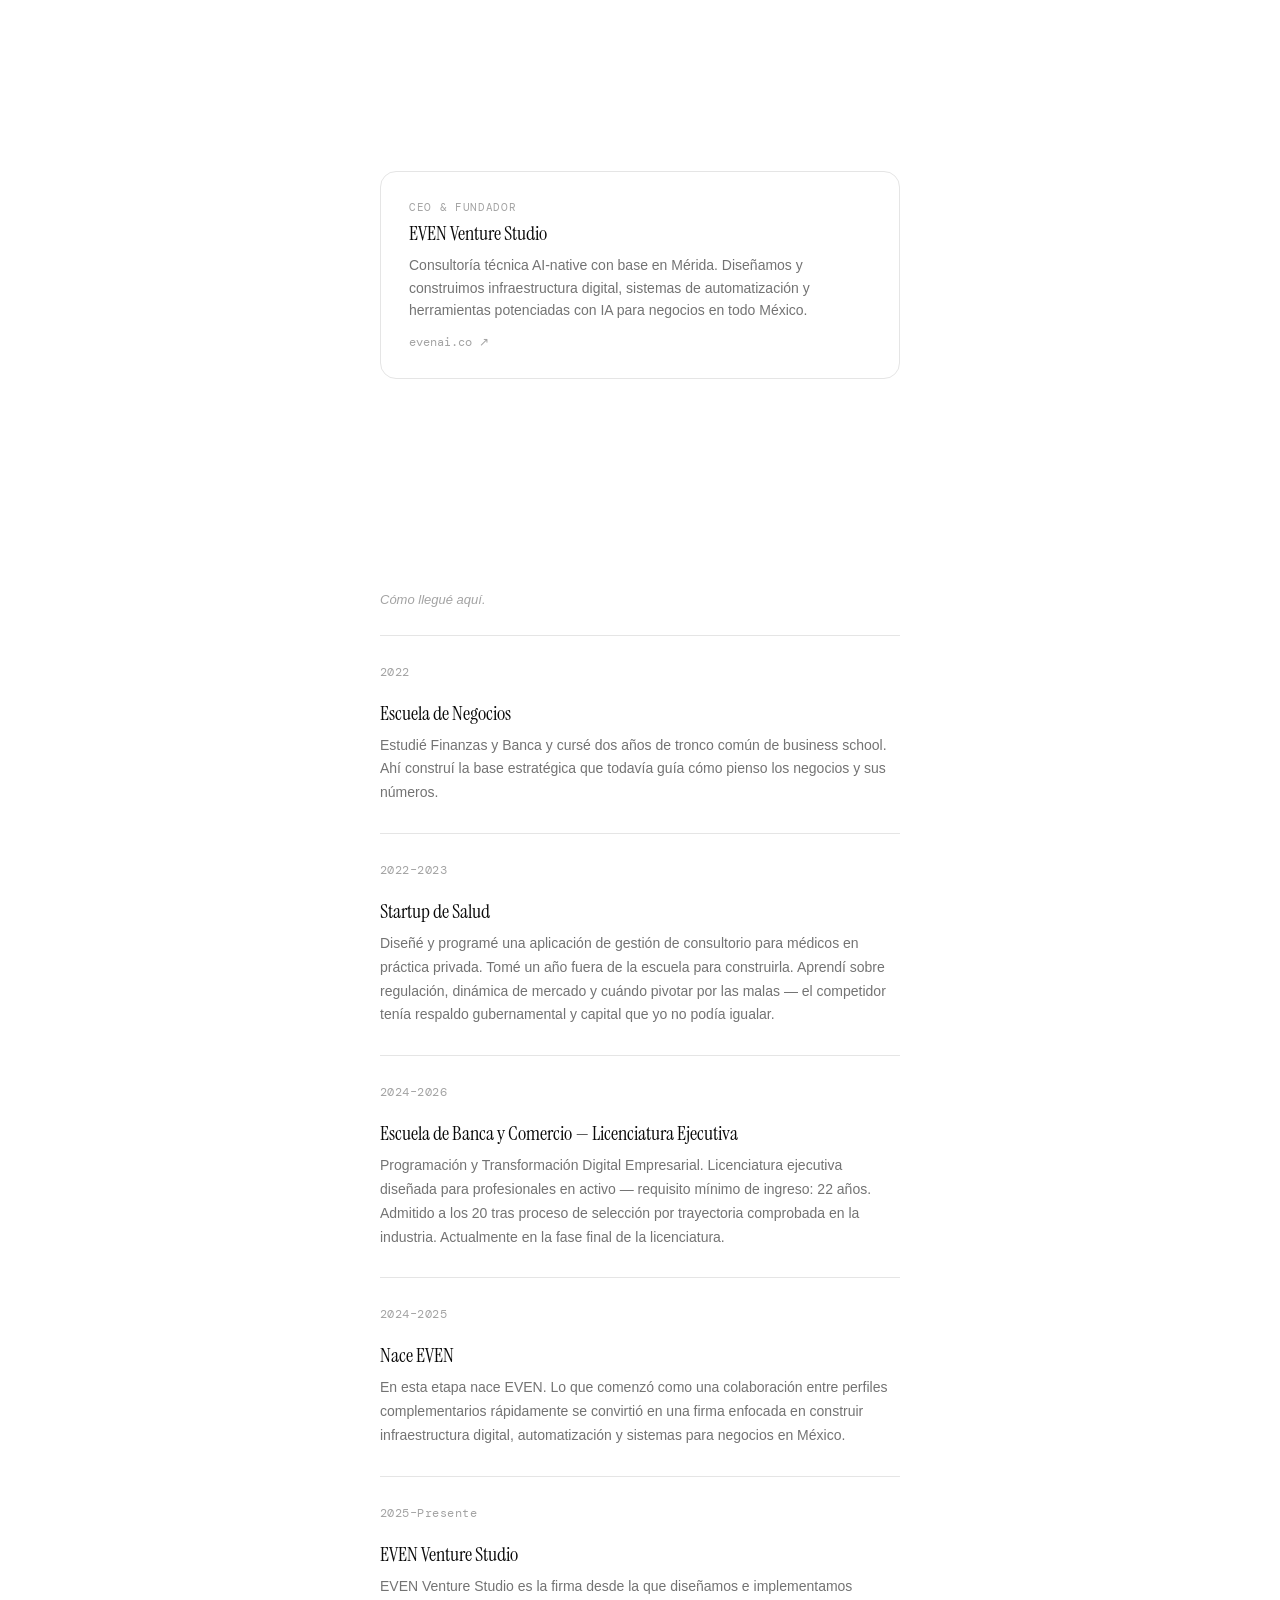
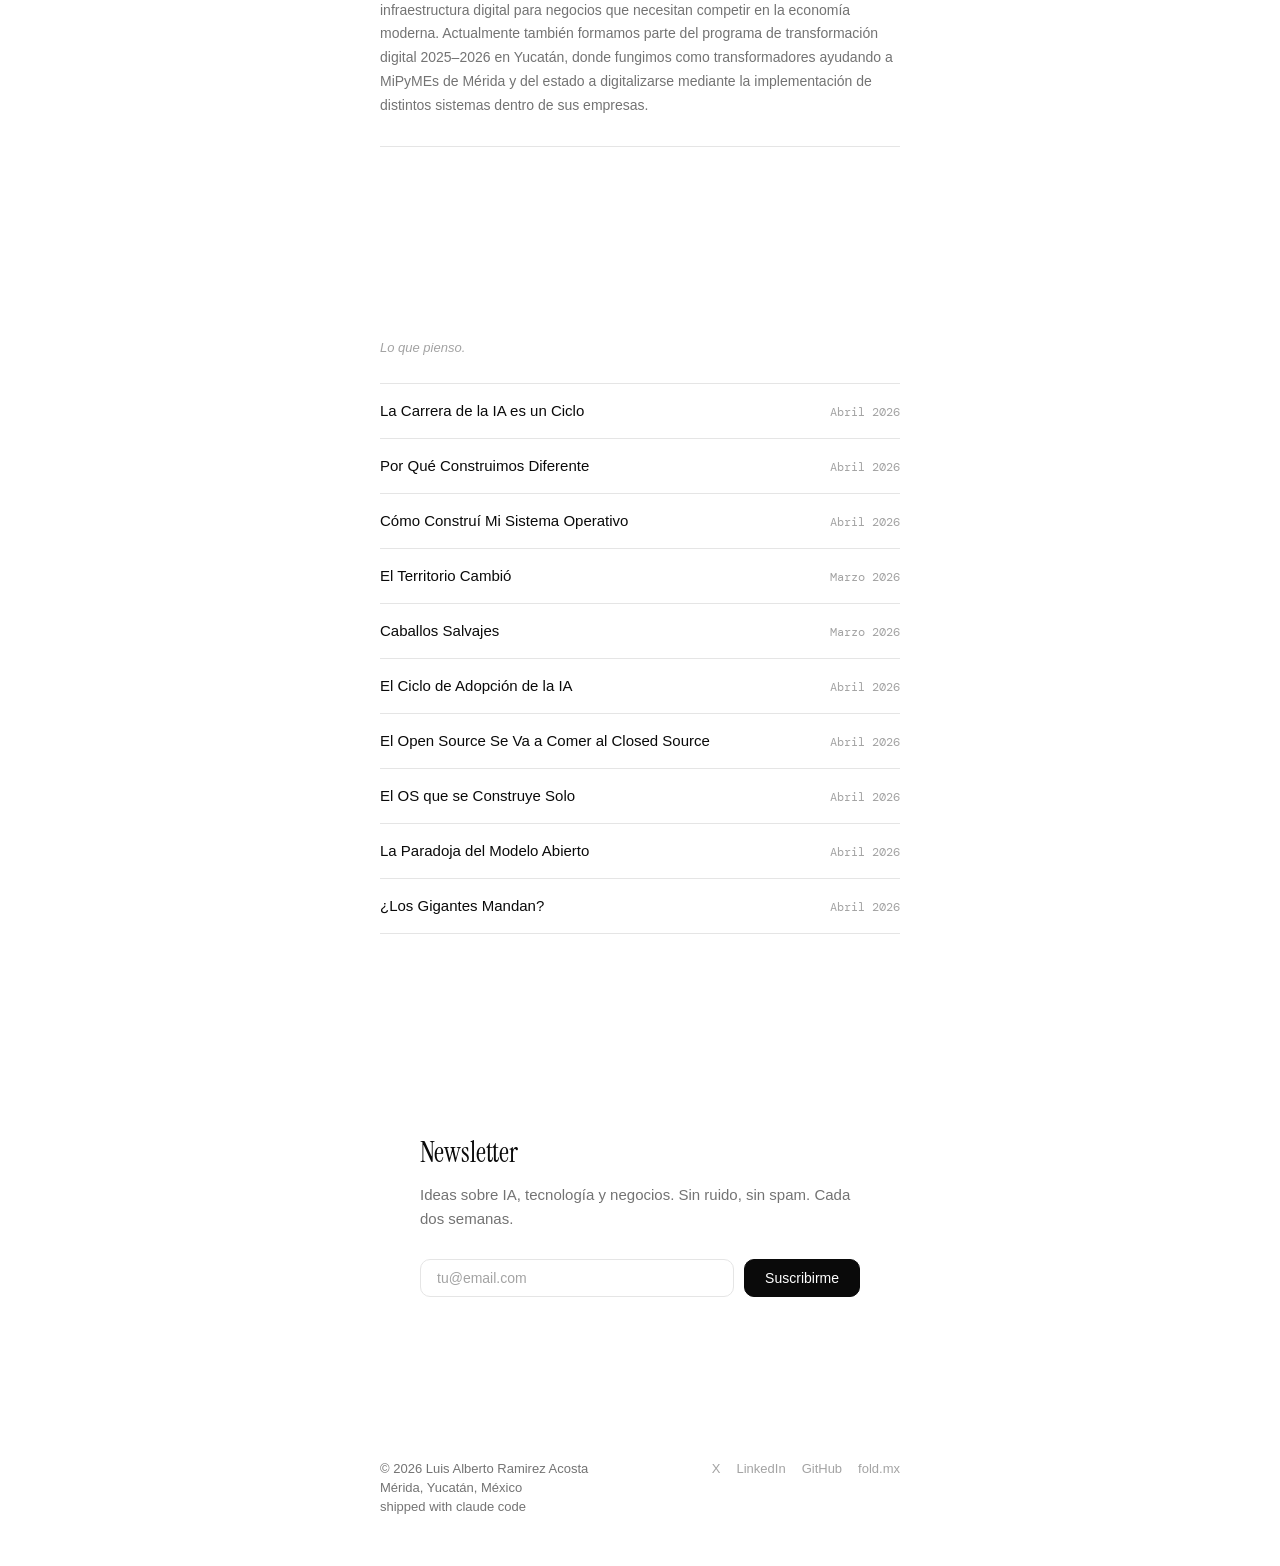
==== commit 14459ca5: "fix: configurador section layout — single container, stacked on mobile The heading and package grid " ====
--- a/index.html
+++ b/index.html
@@ -164,12 +164,10 @@
 
     <!-- ===== SERVICIOS (Configurador) ===== -->
     <section id="servicios" class="section section-servicios">
-      <div class="col-md">
+      <div class="col-wide">
         <span class="section-label">Configurador</span>
         <h2 class="cfg-landing-title" data-animate>¿Cuál es su necesidad principal?</h2>
         <p class="cfg-landing-desc" data-animate>Seleccione un paquete para configurar su propuesta personalizada.</p>
-      </div>
-      <div class="col-wide">
         <div class="cfg-package-grid">
 
           <!-- Package 1: Infraestructura Digital -->
